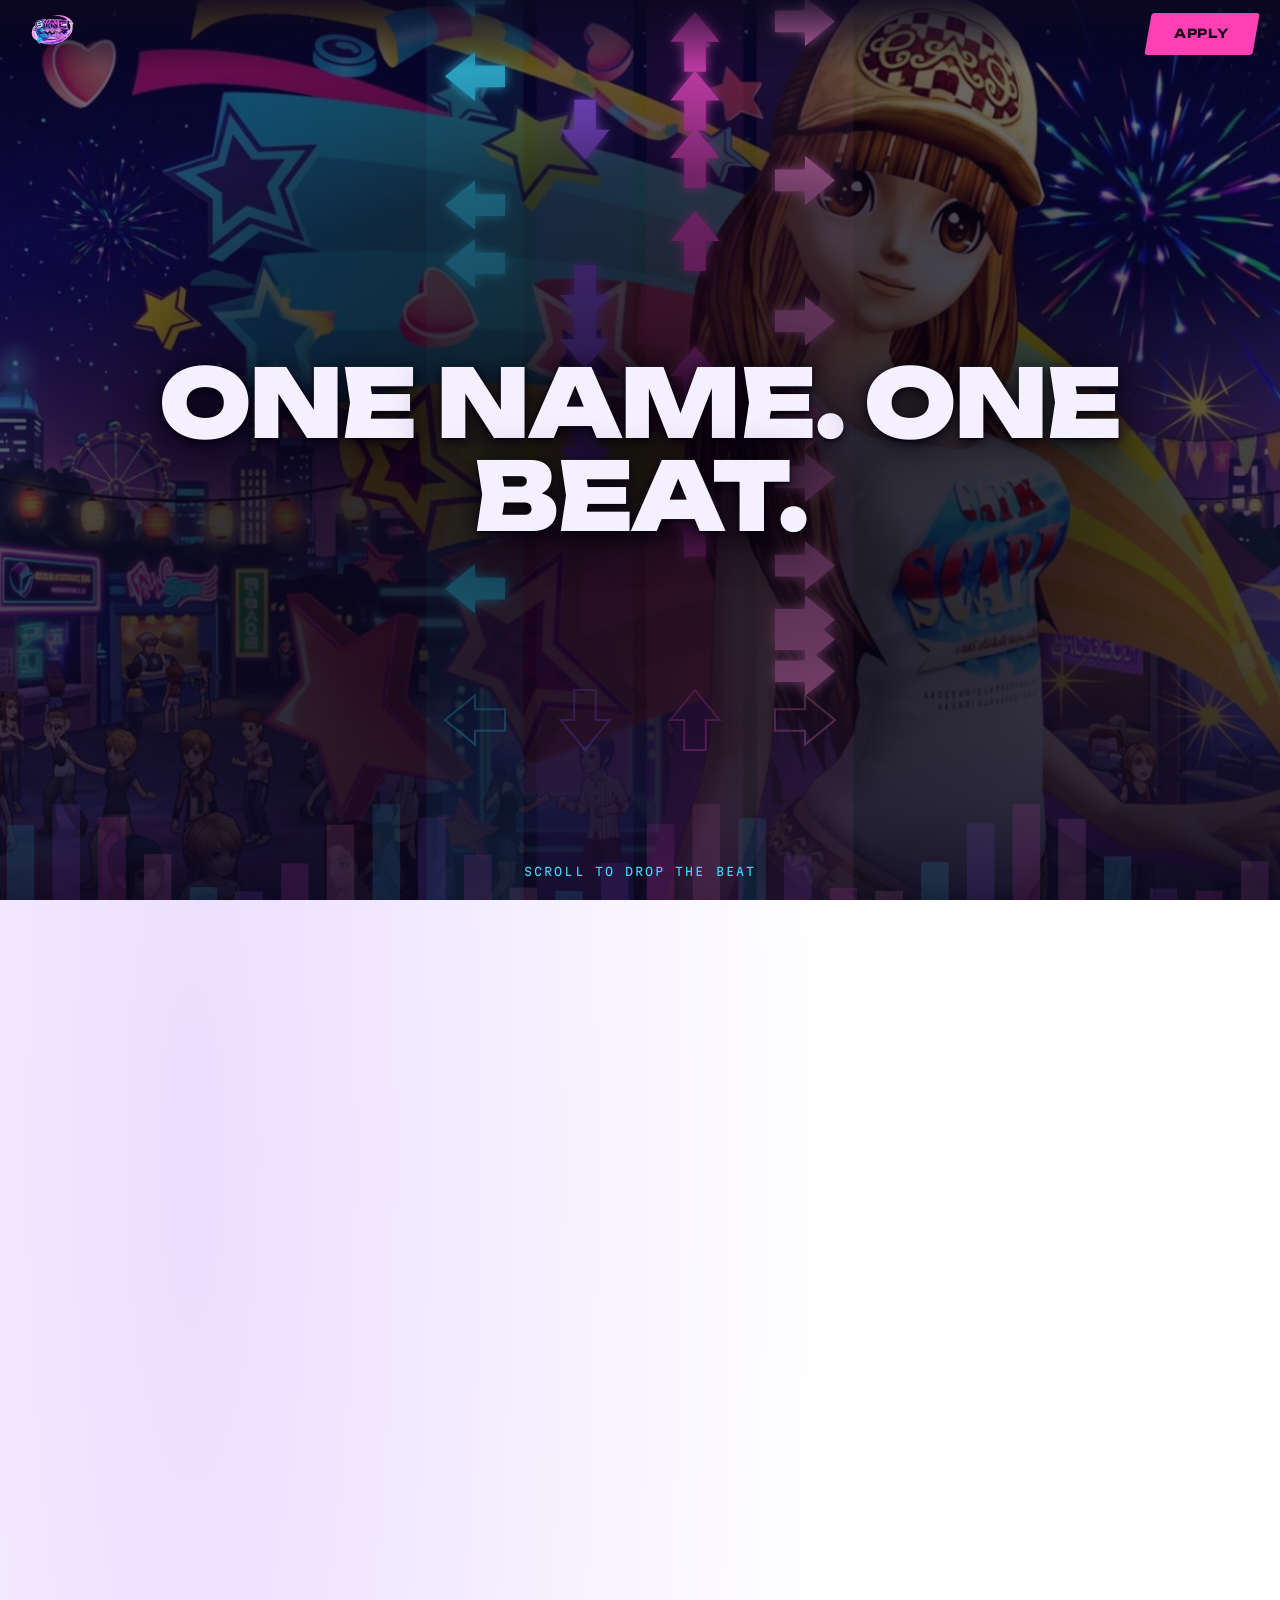
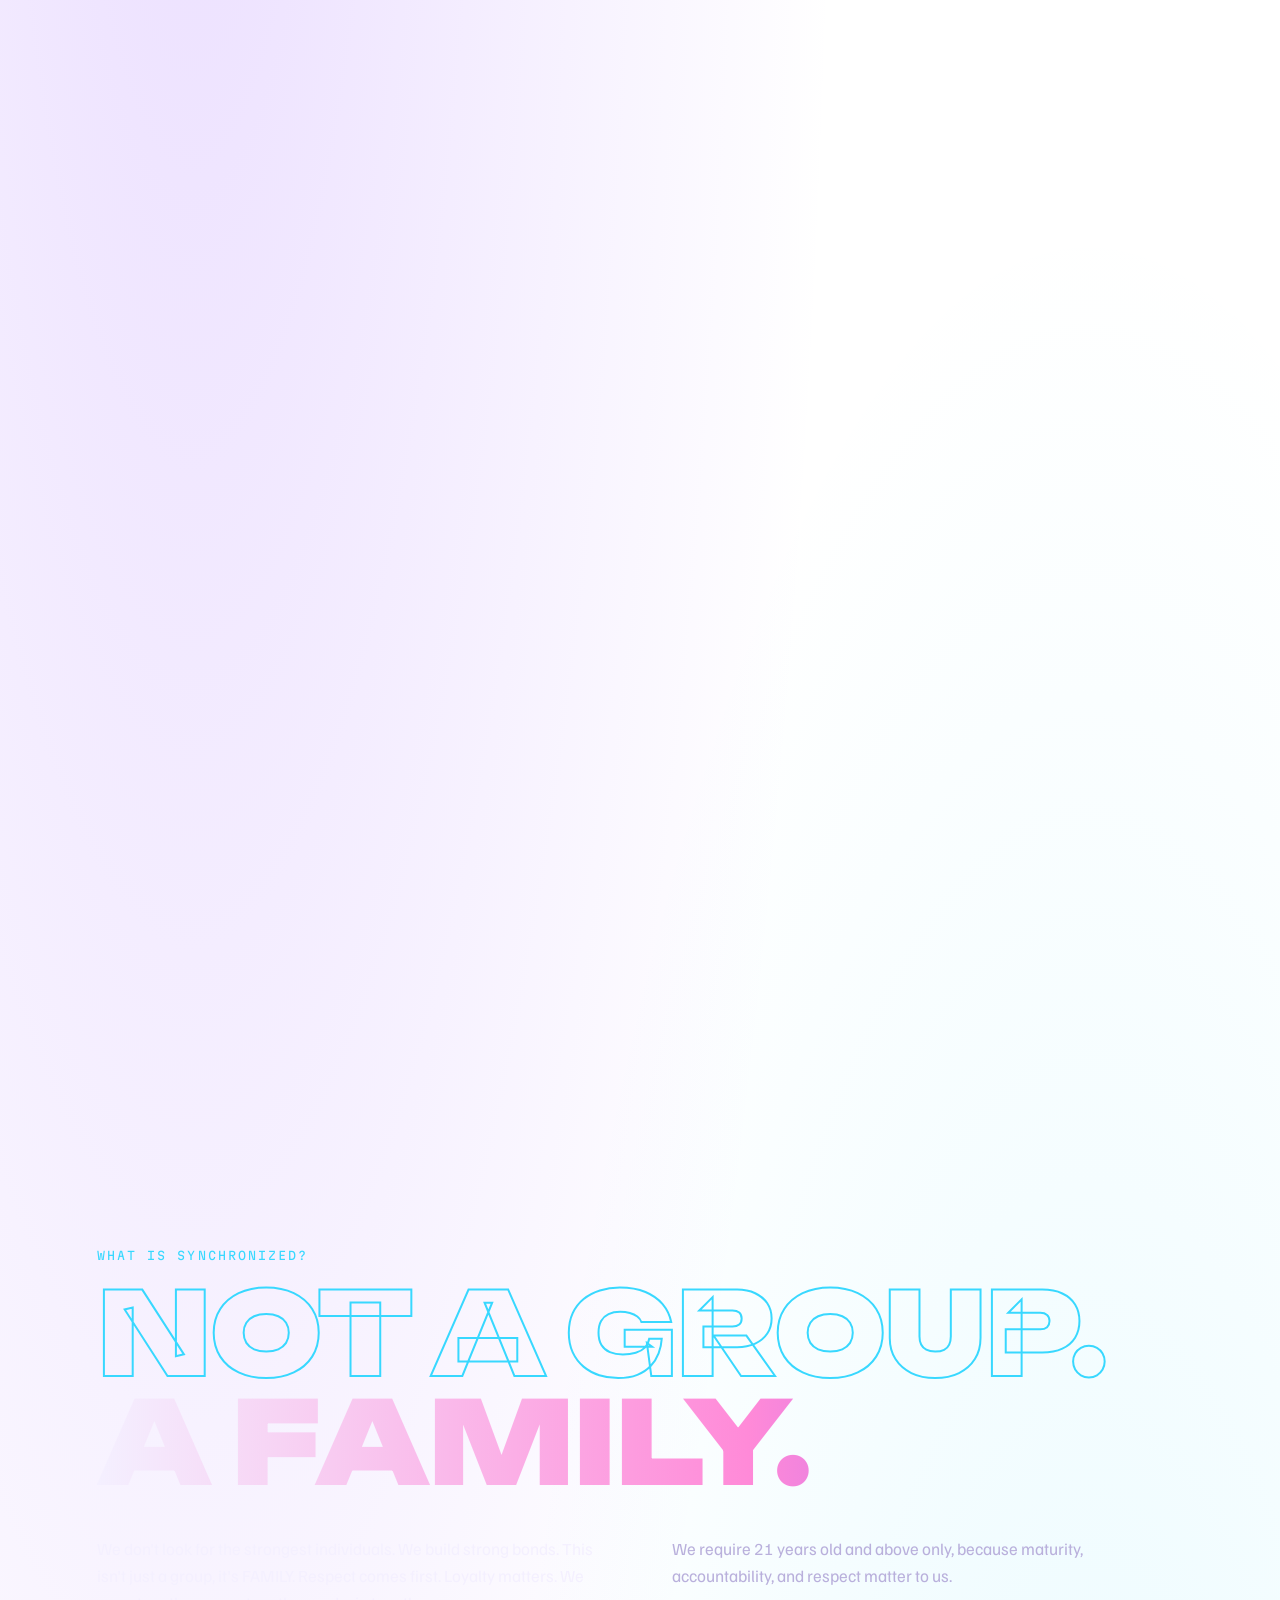
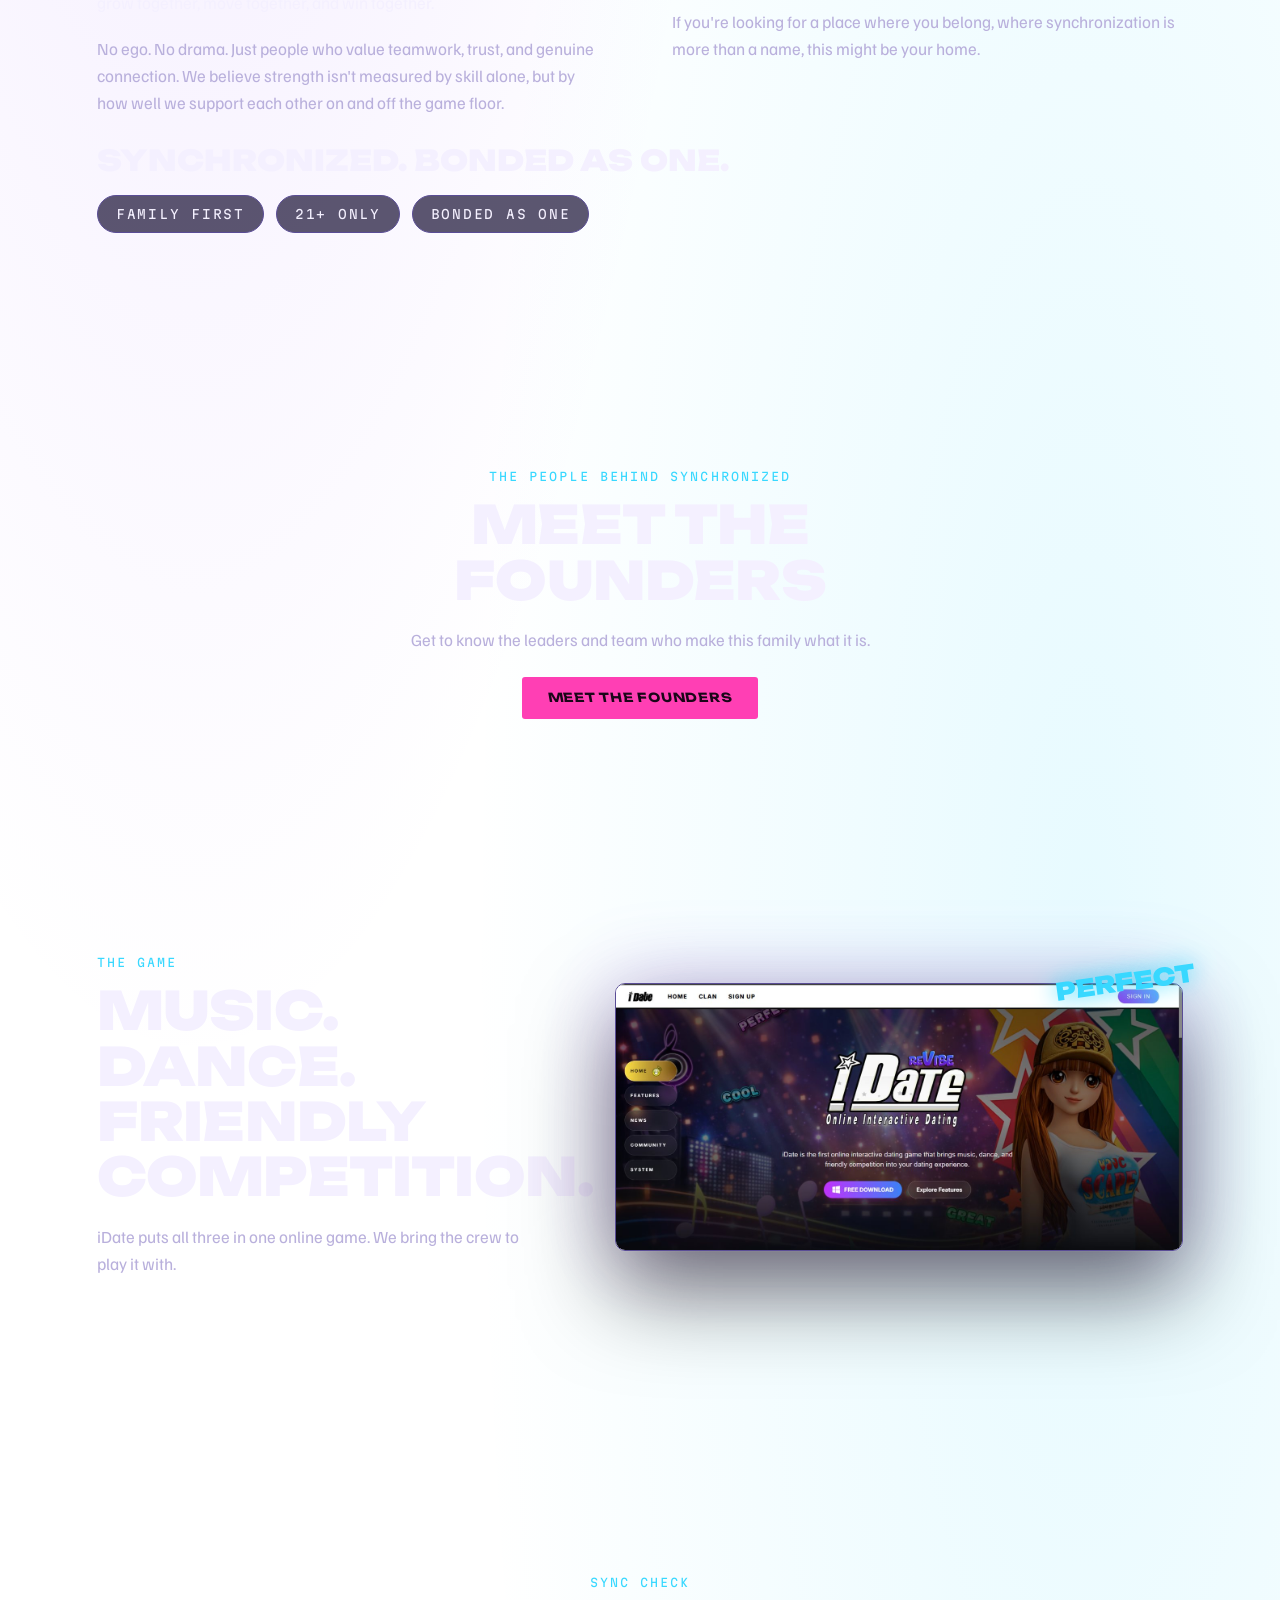
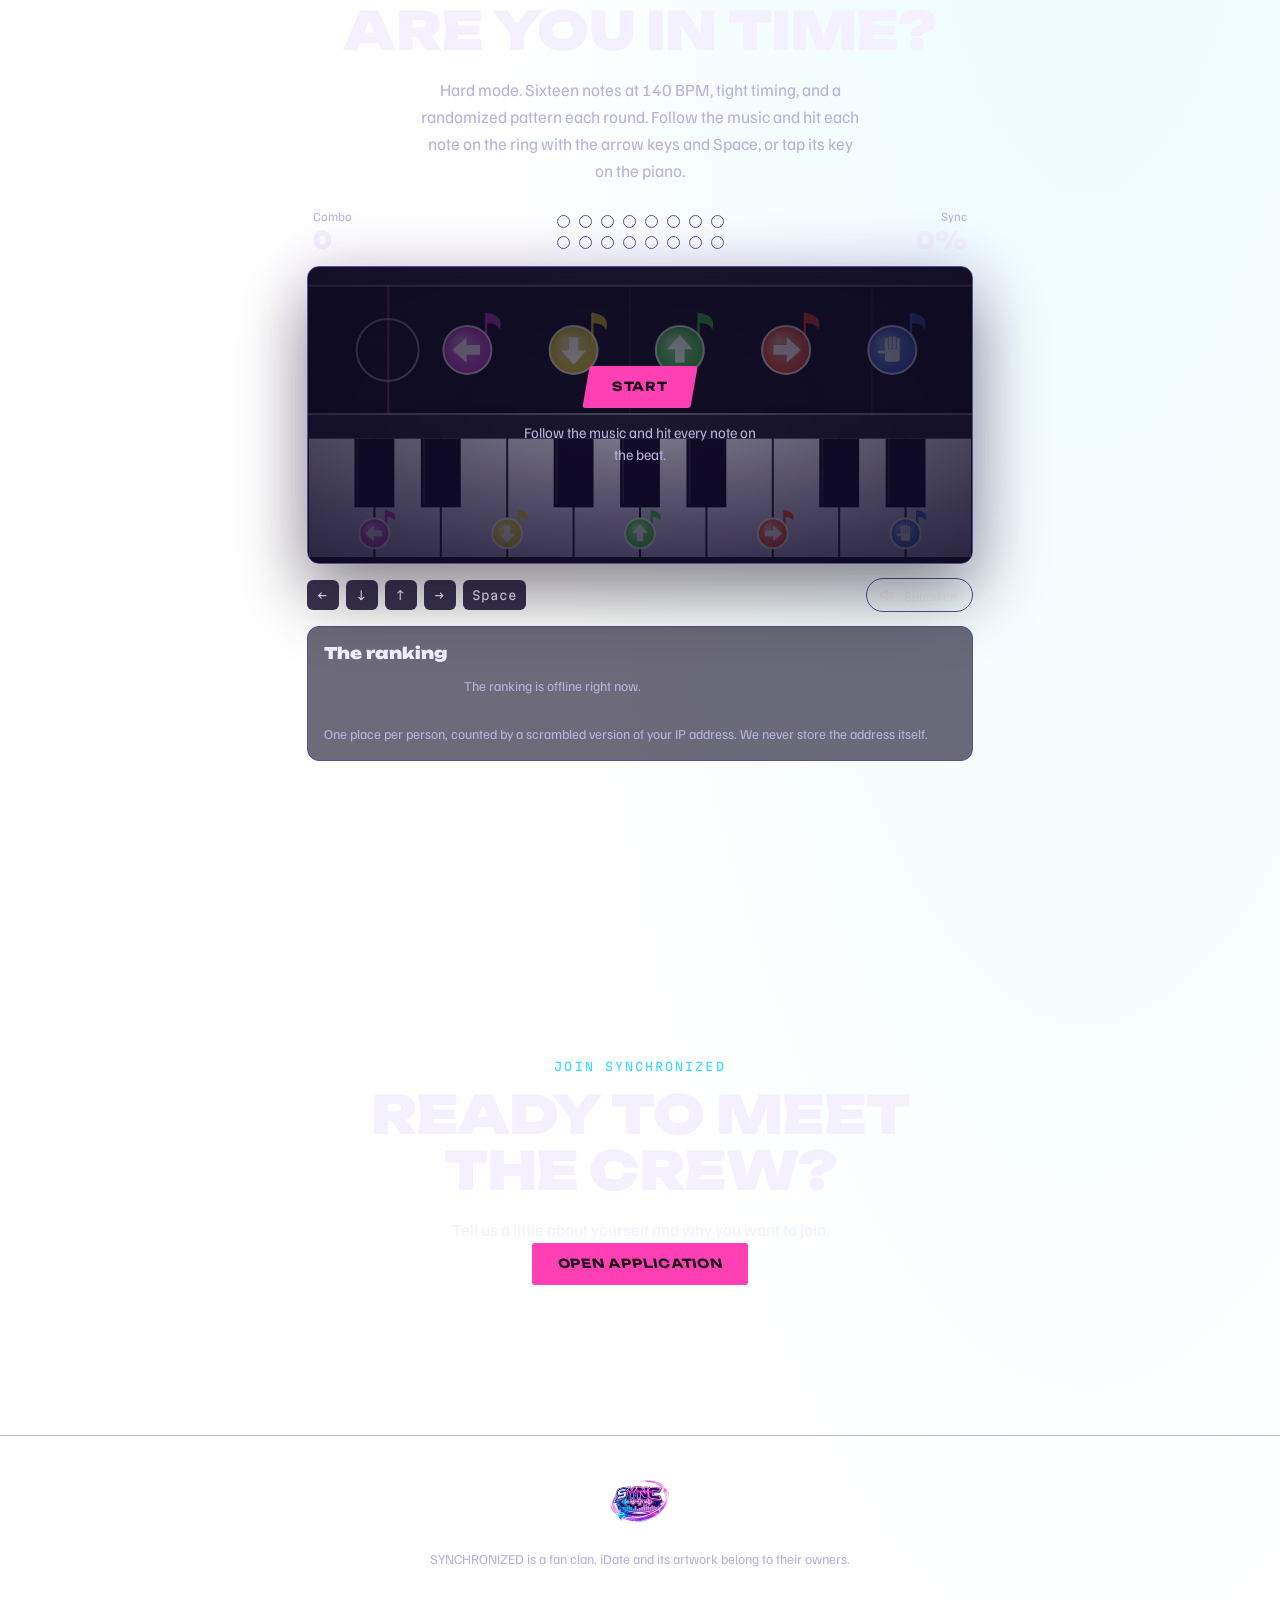
==== index.html @ 236f2f5f "Update print statement from 'Hello' to 'Goodbye'" ====
<!DOCTYPE html>
<html lang="en">
<head>
<meta charset="utf-8">
<meta name="viewport" content="width=device-width, initial-scale=1, viewport-fit=cover">
<title>SYNCHRONIZED | An iDate clan</title>
<meta name="description" content="SYNCHRONIZED is an iDate clan for people who hit the beat together. Apply to join.">
<meta name="theme-color" content="#0c0820">
<link rel="canonical" href="https://synchronized.site/">
<link rel="icon" type="image/png" href="https://synchronized.site/assets/logo.png">
<link rel="apple-touch-icon" href="https://synchronized.site/assets/logo.png">
<meta property="og:title" content="SYNCHRONIZED | An iDate clan">
<meta property="og:description" content="One Name. One beat. Apply to join.">
<meta property="og:url" content="https://synchronized.site/">
<meta property="og:type" content="website">
<meta property="og:image:alt" content="SYNCHRONIZED — One Name. One beat.">
<meta name="twitter:card" content="summary_large_image">
<meta name="twitter:title" content="SYNCHRONIZED | An iDate clan">
<meta name="twitter:description" content="One Name. One beat. Apply to join.">
<meta name="twitter:image" content="https://synchronized.site/assets/SYNCBANNER.jpg">
<meta property="og:image" content="https://synchronized.site/assets/SYNCBANNER.jpg">
<link rel="preconnect" href="https://fonts.googleapis.com"><link rel="preconnect" href="https://fonts.gstatic.com" crossorigin>
<link href="https://fonts.googleapis.com/css2?family=Unbounded:wght@700;900&family=Familjen+Grotesk:wght@400;500&family=Martian+Mono:wght@400&display=swap" rel="stylesheet">
<style>
@property --k{syntax:'<number>';inherits:true;initial-value:0}
:root{--canvas:#0c0820;--panel:#171034;--accent:#ff3fb4;--accent-hover:#ff6cc7;--accent-muted:rgba(255,63,180,.28);--text-secondary:#b9b0dc;--text-primary:#f4f0ff;--cy:#38d8ff;--vi:#9b5cff;--line:#5a4d96;
--ease:cubic-bezier(.2,.7,.1,1);--tshadow:0 1px 2px rgba(5,3,14,.95),0 3px 12px rgba(5,3,14,.78),0 10px 44px rgba(5,3,14,.8);
--d:'Unbounded',system-ui,sans-serif;--b:'Familjen Grotesk',system-ui,sans-serif;--m:'Martian Mono',ui-monospace,monospace}
*{box-sizing:border-box;margin:0}
html{overflow-x:hidden;overflow-x:clip;scroll-behavior:smooth}
body{overflow-x:hidden;overflow-x:clip;background:radial-gradient(ellipse at 15% 18%,rgba(155,92,255,.2),transparent 42%),radial-gradient(ellipse at 85% 65%,rgba(56,216,255,.12),transparent 40%),linear-gradient(135deg,#0c0820 0%,#171034 52%,#0c0820 100%) fixed;color:var(--text-primary);font:400 1.06rem/1.6 var(--b);animation:pg .9s var(--ease) both}
@keyframes pg{from{opacity:0}}
.env{position:fixed;inset:0;z-index:-1;overflow:hidden;pointer-events:none}
.env::before{content:"";position:absolute;inset:-30%;background:radial-gradient(40% 35% at 20% 30%,rgba(155,92,255,.30),transparent 70%),radial-gradient(35% 30% at 80% 65%,rgba(56,216,255,.16),transparent 70%),radial-gradient(30% 30% at 55% 95%,rgba(255,63,180,.18),transparent 70%);animation:dr 70s linear infinite alternate}
@keyframes dr{to{transform:translate3d(6%,-4%,0) rotate(8deg)}}
a{color:inherit}
:focus-visible{outline:2px solid var(--accent);outline-offset:3px}
.skip{position:absolute;left:-999px}.skip:focus{left:12px;top:12px;z-index:99;background:var(--panel);padding:8px 12px}
nav{position:fixed;top:0;left:0;right:0;z-index:20;display:flex;justify-content:space-between;align-items:center;padding:calc(12px + env(safe-area-inset-top,0px)) 24px 12px;background:linear-gradient(rgba(12,8,32,.85),transparent)}
nav img{height:38px;width:auto}
.btn{display:inline-block;font:700 .78rem/1 var(--d);letter-spacing:.06em;text-transform:uppercase;text-decoration:none;color:#1a0618;background:var(--accent);padding:15px 26px;border:0;border-radius:3px;cursor:pointer;transform:skewX(-10deg);transition:background .3s var(--ease),transform .3s var(--ease),box-shadow .3s var(--ease)}
.btn>span{display:inline-block;transform:skewX(10deg)}
.btn:hover{background:var(--accent-hover);transform:skewX(-10deg) translateY(-2px);box-shadow:0 10px 34px var(--accent-muted)}
@media(pointer:coarse){.btn{min-height:44px}}
.lab{font:400 .72rem/1 var(--m);letter-spacing:.18em;text-transform:uppercase;color:var(--cy)}
/* hero */
#hero{height:300vh;position:relative}
.stage{position:sticky;top:0;height:100vh;overflow:hidden}
#hc,#hv{position:absolute;inset:0;width:100%;height:100%}
#hv{object-fit:cover;opacity:0;transition:opacity 1s;will-change:transform}
.ok #hv{opacity:1}
.bg{transition:opacity 1s}.ok .bg{opacity:0}
.bg{position:absolute;inset:-3%;background:url([data-uri]) 68% 50%/cover no-repeat;will-change:transform}
.bg::after{content:"";position:absolute;inset:0;background:linear-gradient(rgba(12,8,32,.55),rgba(12,8,32,.38) 40%,rgba(12,8,32,.82) 86%,#0c0820)}
@media(max-width:820px){.bg{background-position:78% 50%}}
.scrim{position:absolute;inset:0;pointer-events:none;background:radial-gradient(ellipse 120% 90% at 50% 45%,rgba(10,6,24,0) 35%,rgba(10,6,24,.62) 100%)}
.band{position:absolute;inset:0;display:flex;flex-direction:column;align-items:center;justify-content:center;text-align:center;padding:0 6vw;text-shadow:var(--tshadow);opacity:0;pointer-events:none}
.band.on{pointer-events:auto}
.band::before{content:"";position:absolute;inset:-4%;z-index:-1;pointer-events:none;opacity:calc(.25 + .75*var(--k,1));background:radial-gradient(ellipse 74% 62% at 50% 50%,rgba(6,3,16,.8) 0%,rgba(6,3,16,.56) 46%,transparent 76%)}
.band h2,.band h1{font:900 clamp(2.2rem,7.4vw,6.4rem)/.98 var(--d);letter-spacing:-.02em;text-transform:uppercase}
.band h1{font-size:clamp(1.7rem,5.6vw,4.6rem)}
.w{display:inline-block;--kc:clamp(0,calc((var(--k) - var(--i)*.1)*3),1);opacity:var(--kc);transform:translateY(calc((1 - var(--kc))*-26px))}
.band p{max-width:34ch;margin-top:1.1rem;color:var(--text-primary)}
.band .logo{width:min(380px,62vw);margin-bottom:.6rem;filter:drop-shadow(0 0 30px rgba(155,92,255,.55))}
.band .btn{margin-top:1.6rem;text-shadow:none}
#b1{--k:1;transition:--k 1.1s var(--ease)}
.cue{position:absolute;bottom:22px;left:50%;translate:-50% 0;transition:opacity .4s}
@media(max-height:560px){.cue{display:none}}
/* sections */
section{padding:clamp(80px,12vw,150px) 6vw;position:relative}
.rv{opacity:0;transform:translateY(28px);transition:opacity .9s var(--ease),transform .9s var(--ease);transition-delay:calc(var(--n,0)*.11s)}
.in .rv,.rv.in{opacity:1;transform:none}
h3{font:900 clamp(1.6rem,4.2vw,3.3rem)/1.05 var(--d);text-transform:uppercase;letter-spacing:-.015em;margin:.9rem 0 1.1rem}
#game{display:grid;grid-template-columns:minmax(0,1fr) minmax(0,1.25fr);gap:clamp(28px,5vw,80px);align-items:center;max-width:1240px;margin:auto}
#game p{color:var(--text-secondary);max-width:44ch}
.shot{position:relative;transform:perspective(1400px) rotateY(-9deg) rotateX(3deg);transition:transform 1s var(--ease)}
.shot:hover{transform:perspective(1400px) rotateY(-2deg) rotateX(0)}
.shot img{width:100%;display:block;border:1px solid var(--line);border-radius:10px;box-shadow:0 0 0 1px rgba(255,255,255,.04),0 40px 90px rgba(0,0,0,.55),0 0 80px rgba(155,92,255,.28)}
.shot::after{content:"PERFECT";position:absolute;right:-2%;top:-6%;font:900 1.5rem var(--d);color:var(--cy);transform:rotate(-8deg);text-shadow:0 0 22px var(--cy);animation:fl 5s ease-in-out -1.2s infinite}
@keyframes fl{50%{opacity:.35}}
/* sync check */
.rk{border:1px solid var(--line);border-radius:12px;padding:16px;background:rgba(12,8,32,.6)}
.rk h4{font:900 1rem var(--d);margin:0 0 12px}
.rk ol{list-style:none;padding:0;margin:0;display:grid;gap:6px}
.rk li{display:grid;grid-template-columns:2.2rem 1fr auto;gap:10px;align-items:center;padding:8px 10px;border-radius:8px;background:rgba(255,255,255,.04);font:400 .95rem var(--b)}
.rk li.me{outline:1.5px solid var(--accent)}
.rk li b{font:900 1rem var(--d);font-variant-numeric:tabular-nums}
.rk p,.rk small{display:block;margin:12px 0 0;color:var(--text-secondary);font-size:.85rem;max-width:none}
.ent{display:grid;grid-template-columns:minmax(0,1fr) auto;align-items:center;gap:10px;margin:14px 0}
.ent input{width:100%;min-width:0;min-height:44px;padding:0 12px;border-radius:8px;border:1px solid var(--line);background:rgba(8,5,22,.65);color:var(--text-primary);font:inherit}
.ent .btn{white-space:nowrap}
.ent-status{grid-column:1/-1;margin:0;color:var(--text-secondary);font-size:.9rem}
@property --p{syntax:'<number>';inherits:false;initial-value:0}
#check{text-align:center;max-width:820px;margin:auto}
#check p{color:var(--text-secondary);margin:0 auto 1.6rem;max-width:44ch}
.gm{display:grid;gap:14px;width:min(780px,100%);margin:0 auto;text-align:left}
.vh{position:absolute;width:1px;height:1px;overflow:hidden;clip:rect(0 0 0 0);white-space:nowrap}
.hud{display:grid;grid-template-columns:minmax(70px,1fr) auto minmax(70px,1fr);align-items:end;gap:14px;padding:0 6px}
.hud .st{display:grid;gap:6px;justify-items:start}
.hud .st:last-child{justify-items:end}
.hud small{font:400 .78rem/1 var(--b);color:var(--text-secondary)}
.hud b{font:900 1.5rem/1 var(--d);font-variant-numeric:tabular-nums;display:inline-block}
.hud b.pop{animation:cpop .32s var(--ease)}
@keyframes cpop{0%{transform:scale(1.45)}100%{transform:none}}
.dots{list-style:none;padding:0;display:grid;grid-template-columns:repeat(8,13px);gap:8px 9px;margin-bottom:3px}
.dots li{width:13px;height:13px;border-radius:50%;border:1.5px solid var(--line);transition:background .25s var(--ease),border-color .25s var(--ease),box-shadow .25s var(--ease)}
.dots .p3{background:#ff8ad8;border-color:#ff8ad8;box-shadow:0 0 14px rgba(255,138,216,.65)}
.dots .p2{background:var(--vi);border-color:var(--vi);box-shadow:0 0 14px rgba(155,92,255,.6)}
.dots .p1{background:var(--cy);border-color:var(--cy);box-shadow:0 0 14px rgba(56,216,255,.5)}
.dots .m{border-color:#6d6395;background:rgba(109,99,149,.25)}
.pad{position:relative;width:100%;aspect-ratio:760/340;border:1px solid var(--line);border-radius:12px;background:linear-gradient(180deg,rgba(23,16,52,.86),rgba(12,8,32,.92));overflow:hidden;touch-action:manipulation;box-shadow:0 0 0 1px rgba(255,255,255,.03),0 30px 70px rgba(0,0,0,.45),0 0 60px rgba(155,92,255,.16)}
.pad:focus{outline:none}
.pad:focus-visible{outline:2px solid var(--accent);outline-offset:3px}
#scCv{position:absolute;inset:0;width:100%;height:100%}
.ov{position:absolute;inset:0;z-index:2;display:grid;place-content:center;justify-items:center;gap:14px;padding:18px;text-align:center;background:radial-gradient(ellipse at 50% 50%,rgba(12,8,32,.5),rgba(12,8,32,.84));transition:opacity .45s var(--ease),visibility .45s}
.ov small{max-width:30ch;font:400 .92rem/1.45 var(--b);color:var(--text-secondary)}
.gm:not([data-s=idle]) .ov{opacity:0;visibility:hidden;pointer-events:none}
.cd{position:absolute;inset:0;z-index:1;display:grid;place-items:center;pointer-events:none;opacity:0;font:900 clamp(3rem,12vw,6rem)/1 var(--d);color:#fff;text-shadow:0 0 44px var(--accent),0 4px 30px rgba(5,3,14,.8)}
.cd.on{animation:cd .6s var(--ease) both}
@keyframes cd{0%{opacity:0;transform:scale(1.5)}20%{opacity:.9;transform:scale(1)}100%{opacity:0;transform:scale(.92)}}
.tools{display:flex;flex-wrap:wrap;align-items:center;justify-content:space-between;gap:10px 18px}
.keys{display:flex;gap:7px;align-items:center}
kbd{--k:var(--line);min-width:32px;height:30px;padding:0 9px;display:inline-grid;place-items:center;border:1px solid var(--k);border-bottom-width:3px;border-radius:6px;background:rgba(23,16,52,.85);color:var(--text-primary);font:400 .76rem/1 var(--m)}
.snd{display:inline-flex;align-items:center;gap:8px;padding:7px 15px 7px 11px;background:none;border:1px solid var(--line);border-radius:999px;color:var(--text-primary);font:400 .84rem/1 var(--b);cursor:pointer;transition:background .3s var(--ease),border-color .3s var(--ease),color .3s var(--ease)}
.snd:hover{background:rgba(155,92,255,.16);border-color:var(--vi)}
.snd svg{width:18px;height:18px}
.snd.off{color:var(--text-secondary)}
.snd:not(.off) .x,.snd.off .wave{display:none}
.res{font:700 1rem/1.4 var(--d);text-align:center;text-transform:uppercase}
.res small{display:block;font:400 .82rem var(--b);text-transform:none;color:var(--text-secondary);margin-top:.3rem}
.rc{display:grid;gap:22px;padding:clamp(18px,3.4vw,30px);background:var(--panel);border:1px solid var(--line);border-radius:12px;box-shadow:0 24px 70px rgba(0,0,0,.4),0 0 50px rgba(155,92,255,.14);animation:rcin .6s var(--ease) both}
.rc[hidden]{display:none}
@keyframes rcin{from{opacity:0;transform:translateY(16px)}}
.rtop{display:grid;grid-template-columns:auto 1fr;gap:clamp(16px,4vw,32px);align-items:center}
.ring{--p:0;position:relative;display:grid;place-items:center;width:clamp(92px,20vw,124px);aspect-ratio:1;border-radius:50%;background:conic-gradient(var(--accent) calc(var(--p)*1%),rgba(90,77,150,.35) 0);transition:--p 1.1s var(--ease);font:900 1.35rem var(--d);font-variant-numeric:tabular-nums}
.ring::before{content:"";position:absolute;inset:8px;border-radius:50%;background:var(--panel)}
.ring span{position:relative}
.rt{display:grid;gap:6px}
.rt strong{font:900 clamp(1.05rem,2.6vw,1.35rem)/1.2 var(--d)}
.rt>span{color:var(--text-secondary);font-size:.98rem}
.tiers{display:grid;grid-template-columns:repeat(4,1fr);gap:8px;margin-top:10px;padding:0}
.tiers div{display:flex;flex-direction:column-reverse;gap:3px;padding-left:10px;border-left:2px solid var(--c)}
.tiers dd{margin:0;font:900 1.2rem/1 var(--d);font-variant-numeric:tabular-nums}
.tiers dt{font:400 .78rem/1.2 var(--b);color:var(--text-secondary)}
.ruler{display:grid;gap:8px}
.rl{display:flex;justify-content:space-between;font:400 .78rem/1 var(--b);color:var(--text-secondary)}
.rbar{position:relative;height:38px;border-radius:8px;background:rgba(8,5,22,.65);border:1px solid var(--line);overflow:hidden}
.rbar::before{content:"";position:absolute;top:0;bottom:0;left:calc(50% - 14.06%);width:28.12%;background:linear-gradient(90deg,transparent,rgba(255,138,216,.2),transparent)}
.rbar::after{content:"";position:absolute;top:0;bottom:0;left:50%;width:2px;margin-left:-1px;background:var(--accent);box-shadow:0 0 12px var(--accent)}
.rbar i{position:absolute;top:50%;width:16px;height:16px;margin:-8px 0 0 -8px;border-radius:50%;background:var(--c);box-shadow:0 0 14px var(--c);z-index:1;animation:rdot .5s var(--ease) both;animation-delay:var(--d)}
@keyframes rdot{from{opacity:0;transform:scale(.2)}}
#check .ruler p{margin:0;text-align:center;color:var(--text-secondary);font-size:.95rem;max-width:none}
.acts{display:flex;flex-wrap:wrap;gap:12px;justify-content:center}
.btn.ghost{background:transparent;color:var(--text-primary);border:1px solid var(--line)}
.btn.ghost:hover{background:rgba(155,92,255,.18);box-shadow:none}
@media(max-width:560px){.pad{aspect-ratio:360/300}.rtop{grid-template-columns:1fr;justify-items:center;text-align:center}.tiers{text-align:left;width:100%}.hud b{font-size:1.25rem}}
@media(pointer:coarse){.keys{display:none}.tools{justify-content:center}}
.apply-cta{max-width:800px;margin:0 auto;text-align:center}
form{background:var(--panel);border:1px solid var(--line);border-radius:10px;padding:clamp(22px,4vw,44px);display:grid;gap:18px}
#application-dialog{position:fixed;inset:0;margin:auto;box-sizing:border-box;width:min(760px,calc(100vw - 32px));max-width:none;max-height:min(90vh,900px);overflow-y:auto;overscroll-behavior:contain;padding:clamp(22px,4vw,40px);background:var(--panel);color:var(--text-primary);border:1px solid var(--line);border-radius:10px;box-shadow:0 24px 100px rgba(0,0,0,.6)}
*{scrollbar-width:thin;scrollbar-color:var(--vi) var(--canvas)}
*::-webkit-scrollbar{width:10px}
*::-webkit-scrollbar-track{background:var(--canvas)}
*::-webkit-scrollbar-thumb{background:linear-gradient(180deg,var(--cy),var(--vi),var(--accent));border:2px solid var(--canvas);border-radius:999px}
*::-webkit-scrollbar-thumb:hover{background:linear-gradient(180deg,var(--accent),var(--vi),var(--cy))}
#application-dialog::backdrop{background:rgba(5,3,18,.78);backdrop-filter:blur(6px)}
html:has(#application-dialog[open]),html:has(#council-dialog[open]){overflow:hidden}
#application-dialog form{background:none;border:0;padding:0}
.dialog-head{display:flex;justify-content:space-between;align-items:flex-start;gap:18px;margin-bottom:22px}
.dialog-close{font:700 .72rem var(--m);letter-spacing:.1em;text-transform:uppercase;color:var(--text-primary);background:transparent;border:1px solid var(--line);border-radius:4px;padding:10px 12px;cursor:pointer}
@property --ang{syntax:'<angle>';inherits:false;initial-value:0deg}
#council-dialog{position:fixed;inset:0;margin:auto;box-sizing:border-box;width:min(1040px,calc(100vw - 24px));max-width:none;max-height:min(92vh,980px);overflow-y:auto;overscroll-behavior:contain;padding:clamp(20px,4vw,44px);background:radial-gradient(60% 38% at 50% 0%,rgba(255,214,107,.14),transparent 70%),var(--panel);color:var(--text-primary);border:1px solid var(--line);border-radius:12px;box-shadow:0 24px 100px rgba(0,0,0,.6),0 0 90px rgba(155,92,255,.18)}
#council-dialog[open]{animation:dlg .5s var(--ease) both}
@keyframes dlg{from{opacity:0;transform:translateY(18px) scale(.98)}}
#council-dialog::backdrop{background:rgba(5,3,18,.8);backdrop-filter:blur(6px)}
.dialog-close{transition:border-color .25s,color .25s,box-shadow .25s}
.dialog-close:hover{border-color:var(--cy);color:var(--cy);box-shadow:0 0 14px rgba(56,216,255,.3)}
@media(pointer:coarse){.dialog-close{min-height:44px}}
.council-intro{color:var(--text-secondary);margin:-12px 0 6px;max-width:52ch}
.pyramid{position:relative;padding-bottom:6px}
.pyramid::before{content:"";position:absolute;inset:0;clip-path:polygon(50% 0,100% 100%,0 100%);background:linear-gradient(180deg,rgba(255,214,107,.18),rgba(155,92,255,.07) 50%,transparent);pointer-events:none;animation:beam 6s ease-in-out infinite alternate}
@keyframes beam{to{opacity:.45}}
.council-group{padding:0;position:relative}
.pyramid>.council-group:nth-child(1){--rw:34%}.pyramid>.council-group:nth-child(2){--rw:60%}.pyramid>.council-group:nth-child(3){--rw:76%}.pyramid>.council-group:nth-child(4){--rw:90%}.pyramid>.council-group:nth-child(5){--rw:100%}
.council-rank{display:flex;align-items:center;gap:14px;width:var(--rw,100%);margin:30px auto 14px;font:400 .68rem var(--m);letter-spacing:.3em;text-transform:uppercase;color:var(--cy);white-space:nowrap}
.council-rank::before,.council-rank::after{content:"";flex:1;height:1px;background:linear-gradient(90deg,transparent,var(--line))}
.council-rank::after{transform:scaleX(-1)}
.pyramid>.council-group:first-child .council-rank{margin-top:14px}
.tier{display:flex;flex-wrap:wrap;justify-content:center;gap:12px;position:relative}
.tier+.tier{margin-top:36px}
.tier+.tier::before,.council-group+.council-group::before{content:"";position:absolute;left:50%;top:-36px;width:2px;height:36px;translate:-50% 0;background:linear-gradient(180deg,transparent,#ffd66b,transparent) 0 0/100% 300%;animation:flow 2.4s linear infinite}
.council-group+.council-group::before{top:0;height:30px}
@keyframes flow{from{background-position:0 100%}to{background-position:0 -100%}}
.founder-cta{max-width:800px;margin:0 auto;text-align:center;padding-top:clamp(48px,7vw,88px);padding-bottom:clamp(48px,7vw,88px)}
.founder-cta p{color:var(--text-secondary);margin:0 auto 1.5rem;max-width:48ch}
.application-grid{display:grid;grid-template-columns:repeat(2,minmax(0,1fr));gap:18px}
.application-grid .wide{grid-column:1/-1}
label{display:grid;gap:7px;font:400 .72rem var(--m);letter-spacing:.14em;text-transform:uppercase;color:var(--text-secondary)}
input,textarea{font:400 1rem var(--b);letter-spacing:0;text-transform:none;color:var(--text-primary);background:rgba(12,8,32,.8);border:1px solid #7a6cc0;border-radius:4px;padding:13px 14px;width:100%;transition:border-color .3s,box-shadow .3s}
input:focus,textarea:focus{outline:0;border-color:var(--cy);box-shadow:0 0 0 3px rgba(56,216,255,.2)}
textarea{min-height:110px;resize:vertical}
.hp{position:absolute;left:-9999px}
#fs{min-height:1.5em;font-size:.95rem}
#about{max-width:1240px;margin:auto}
.big{font-size:clamp(2.6rem,9vw,8rem);line-height:.95;margin:1rem 0 2.4rem}
.big span{display:block}
.big .o{color:transparent;-webkit-text-stroke:2px var(--cy)}
.big span:last-child{background:linear-gradient(90deg,var(--text-primary),#ff8ad8 60%,var(--vi));-webkit-background-clip:text;background-clip:text;color:transparent}
.cols{columns:2;column-gap:clamp(24px,5vw,72px);color:var(--text-secondary)}
.cols p{break-inside:avoid;margin-bottom:1.1em}
.cols p:first-child{color:var(--text-primary)}
.sig{font:900 clamp(1.1rem,2.4vw,1.8rem) var(--d);text-transform:uppercase;margin:1.6rem 0 1.1rem}
.chips{display:flex;flex-wrap:wrap;gap:12px;list-style:none;padding:0}
.chips li{font:400 .78rem var(--m);letter-spacing:.14em;text-transform:uppercase;padding:11px 18px;border:1px solid var(--line);border-radius:999px;background:rgba(23,16,52,.7)}
footer{padding:40px 6vw calc(40px + env(safe-area-inset-bottom,0px));text-align:center;color:var(--text-secondary);font-size:.85rem;border-top:1px solid rgba(90,77,150,.4)}
footer img{height:54px;margin-bottom:12px}
@media(max-width:820px){.cols{columns:1}#game{grid-template-columns:1fr}.application-grid{grid-template-columns:1fr}.application-grid .wide{grid-column:auto}.shot{transform:none}}
@media(prefers-reduced-motion:reduce){*,::before,::after{animation:none!important;transition:none!important}.rv{opacity:1;transform:none}.w{--kc:1}#hero{height:100vh}.shot{transform:none}}
.av{--av:56px;position:relative;width:var(--av);aspect-ratio:1;margin:0 auto 10px;border-radius:50%;display:grid;place-items:center;overflow:hidden;font:900 calc(var(--av)*.34) var(--d);color:var(--c);background:radial-gradient(circle at 35% 30%,color-mix(in srgb,var(--c) 32%,#1b1238),#120b2c 75%);border:2px solid var(--c);box-shadow:0 0 18px color-mix(in srgb,var(--c) 55%,transparent),inset 0 0 14px rgba(0,0,0,.5)}
.av img{position:absolute;inset:0;width:100%;height:100%;object-fit:cover}
.t1 .av{--av:96px}.t2 .av{--av:74px}.t4 .av{--av:64px}.t5 .av{--av:54px}.t6 .av{--av:60px}
.editing .av{cursor:pointer;outline:2px dashed var(--cy);outline-offset:3px}
.editing .av:not(:has(img))::after{content:"+";position:absolute;right:2px;bottom:0;font:700 1rem var(--m);color:var(--cy)}
.head-actions{display:flex;gap:10px;align-items:center}
.head-actions [hidden]{display:none}


/* Dev: a hacker terminal, matrix rain, scanline and a glitching handle */
.node--dev{--c:#39ff88;--from:translateX(40px) skewX(-8deg)}
.node--dev .council-member{--sh:polygon(0 0,calc(100% - 14px) 0,100% 14px,100% 100%,14px 100%,0 calc(100% - 14px));--fill:linear-gradient(180deg,#04160d,#020a07);padding:30px 14px 16px}
.node--dev .dtb{left:0;right:0;top:0;height:17px;background:rgba(57,255,136,.14);border-bottom:1px solid rgba(57,255,136,.5)}
.node--dev .dtb::before{content:"";position:absolute;left:7px;top:6px;width:5px;height:5px;border-radius:50%;background:#ff5f56;box-shadow:9px 0 #ffbd2e,18px 0 #27c93f}
.node--dev .dtb::after{content:"~/dev $";position:absolute;right:7px;top:3px;font:400 .5rem var(--m);letter-spacing:.08em;color:var(--c)}
.node--dev .drn{top:17px;bottom:0;width:10px}
.node--dev .drn::before{content:"1\A0\A1\A1\A0\A1\A0\A0\A1\A0\A1\A1\A0\A1";white-space:pre;position:absolute;left:0;top:0;font:400 .55rem/1.2 var(--m);color:var(--c);text-shadow:0 0 6px var(--c);opacity:0;animation:devrain 3.4s linear infinite}
.node--dev .drn:nth-child(2){left:8%}.node--dev .drn:nth-child(3){left:24%;--dl:-1.1s}.node--dev .drn:nth-child(4){left:42%;--dl:-2.2s}.node--dev .drn:nth-child(5){left:60%;--dl:-.5s}.node--dev .drn:nth-child(6){left:77%;--dl:-2.8s}.node--dev .drn:nth-child(7){left:91%;--dl:-1.7s}
.node--dev .drn::before{animation-delay:var(--dl,0s)}
@keyframes devrain{0%{transform:translateY(-110px);opacity:0}15%{opacity:.55}100%{transform:translateY(150px);opacity:0}}
.node--dev .dsc{left:0;right:0;top:0;height:34%;background:linear-gradient(transparent,rgba(57,255,136,.18),transparent);animation:devscan 3.2s linear infinite}
@keyframes devscan{from{transform:translateY(-100%)}to{transform:translateY(300%)}}
.node--dev .tag,.node--dev .nm,.node--dev .role{font-family:var(--m)}
.node--dev .nm{color:var(--c);text-shadow:0 0 9px rgba(57,255,136,.6);animation:devglitch 3.6s steps(1) infinite}
.node--dev .role::before{content:"> "}
.node--dev .role::after{content:"_";animation:devblink 1s steps(1) infinite}
@keyframes devblink{50%{opacity:0}}
@keyframes devglitch{0%,91%,100%{transform:none;text-shadow:0 0 9px rgba(57,255,136,.6)}92%{transform:translate(-2px,0) skewX(9deg);text-shadow:2px 0 #ff2a6d,-2px 0 #05d9e8}94%{transform:translate(2px,1px);text-shadow:-2px 0 #ff2a6d,2px 0 #05d9e8}96%{transform:translate(-1px,-1px) skewX(-6deg);text-shadow:1px 0 #ff2a6d,-1px 0 #05d9e8}}
/* Muse: a hex gem with motes of light drifting up */
.t7{--cw:200px;--nf:.95rem}
.node--muse{--c:#7dffc4;--from:translateY(30px) scale(.6) rotate(-6deg)}
.node--muse .council-member{--sh:polygon(50% 0,100% 16%,100% 84%,50% 100%,0 84%,0 16%);--fill:linear-gradient(160deg,rgba(18,44,52,.92),#0f0a26);padding:26px 18px 24px}
.node--muse .mu{bottom:-8px;width:5px;height:5px;border-radius:50%;background:var(--c);box-shadow:0 0 10px var(--c);animation:muse 4.2s ease-in infinite}
.node--muse .mu:nth-child(1){left:18%}.node--muse .mu:nth-child(2){left:36%;animation-delay:-1.2s}.node--muse .mu:nth-child(3){left:54%;animation-delay:-2.4s}.node--muse .mu:nth-child(4){left:72%;animation-delay:-.6s}.node--muse .mu:nth-child(5){left:86%;animation-delay:-3.1s}
@keyframes muse{0%{transform:translateY(0) scale(.4);opacity:0}20%{opacity:1}100%{transform:translateY(-130px) scale(1);opacity:0}}
@media(max-width:640px){.t7{--cw:min(220px,70%)}}

/* ===== COUNCIL editor (only visible with #edit) ===== */
.head-actions{flex-wrap:wrap;justify-content:flex-end}
.editing .node{display:flex;flex-direction:column}
.editing .node .council-member{height:auto;flex:1}
.ctl{display:flex;gap:4px;justify-content:center;margin-top:8px}
.ctl button{font:700 .62rem var(--m);letter-spacing:.06em;text-transform:uppercase;color:var(--text-primary);background:rgba(12,8,32,.85);border:1px solid var(--line);border-radius:3px;padding:6px 8px;min-height:30px;cursor:pointer}
.ctl button:hover{border-color:var(--cy);color:var(--cy)}
.ctl [data-act=del]:hover{border-color:#ff5c7a;color:#ff5c7a}
#member-dialog{position:fixed;inset:0;margin:auto;box-sizing:border-box;width:min(460px,calc(100vw - 24px));max-height:calc(100vh - 24px);max-height:calc(100dvh - 24px);overflow-y:auto;padding:24px;background:var(--panel);color:var(--text-primary);border:1px solid var(--line);border-radius:12px;box-shadow:0 24px 100px rgba(0,0,0,.6)}
#member-dialog::backdrop{background:rgba(5,3,18,.7);backdrop-filter:blur(4px)}
#member-form{display:grid;gap:14px}
.mf-photo{display:flex;align-items:center;gap:10px;flex-wrap:wrap}
.mf-photo .av{margin:0;--av:84px}
#mf-av{outline:0!important;cursor:default!important}
#mf-av::after{content:none!important}
.mf-row{display:flex;gap:12px;align-items:center;flex-wrap:wrap;margin-top:6px}
select{font:400 1rem var(--b);letter-spacing:0;text-transform:none;color:var(--text-primary);background:rgba(12,8,32,.8);border:1px solid #7a6cc0;border-radius:4px;padding:13px 14px;width:100%}
select:focus{outline:0;border-color:var(--cy);box-shadow:0 0 0 3px rgba(56,216,255,.2)}

/* ===== COUNCIL v2: nine roles, nine shapes, nine behaviours ===== */
.council-rank{font:700 .8rem/1 var(--d);letter-spacing:0;text-transform:none;color:var(--text-secondary)}
.node{position:relative;flex:0 1 var(--cw,180px);min-width:0;--go:.35;--gb:14px;--from:translateY(-22px);filter:drop-shadow(0 0 var(--gb) color-mix(in srgb,var(--c) calc(var(--go)*100%),transparent));transition:filter .4s var(--ease)}
.node:hover{--go:.8;--gb:24px}
#council-dialog[open] .node{animation:rise .8s var(--ease) calc(var(--i)*80ms + .15s) both}
@keyframes rise{from{opacity:0;transform:var(--from)}}
.t1{--cw:300px;--nf:1.75rem;--ay:82px}.t2{--cw:250px;--nf:1.2rem;--ay:53px}.t3{--cw:172px}.t4{--cw:210px;--nf:1.05rem}.t5{--cw:172px;--nf:.92rem}.t6{--cw:200px;--nf:.95rem}
.t1 .node{--go:.6;--gb:34px}.t2 .node{--go:.45;--gb:22px}
.node--cm{--c:#ffd66b;--from:translateY(-44px) scale(.7)}.node--vcm{--c:var(--cy);--from:translateX(-44px) skewX(10deg)}.node--hhc{--c:#c08aff;--from:rotate(-12deg) scale(.82)}
.node--hc{--c:#ff8ad8;--from:translateY(36px) skewY(5deg)}.node--vip{--c:#ffb65c;--from:perspective(600px) rotateX(75deg)}.node--hex{--c:#ffe18a;--from:scaleY(.15)}
.node--ex{--c:#70ddff;--from:translateY(-34px)}.node--fm{--c:#86aaff;--from:scale(.55) translateY(14px)}.node--gfx{--c:#ff78cb;--from:rotate(7deg) scale(.8)}
.council-member{--sh:inset(0 round 4px);--fill:linear-gradient(165deg,color-mix(in srgb,var(--c) 14%,#1d1440),#110a28);position:relative;isolation:isolate;height:100%;padding:16px 14px 15px;text-align:center;background:color-mix(in srgb,var(--c) 78%,transparent);clip-path:var(--sh);transition:transform .35s var(--ease),rotate .35s var(--ease)}
.council-member::before{content:"";position:absolute;inset:1.5px;z-index:-1;clip-path:var(--sh);background:var(--fill)}
.node:hover .council-member{transform:translateY(-5px)}
.council-member>:not(.fx){position:relative;z-index:1}
.fx{position:absolute;inset:0;z-index:0;pointer-events:none;overflow:hidden}
.fx i{position:absolute;display:block}
.tag{display:block;font:400 .58rem var(--m);letter-spacing:.08em;color:var(--text-secondary)}
.nm{display:block;margin-top:4px;font:900 var(--nf,.95rem)/1.15 var(--d);overflow-wrap:anywhere}
.nm em{font:400 .5em var(--m);font-style:normal;color:var(--c);margin-left:.2em;vertical-align:.55em}
.role{display:block;margin-top:7px;font:500 .82rem/1.2 var(--b);color:var(--c)}
.av{box-shadow:none;border-width:2px}.t1 .av{--av:96px}.t2 .av{--av:74px}
@keyframes rot{to{transform:rotate(360deg)}}
@keyframes spin{to{--ang:360deg}}

/* Clan Master: a stage throne under two sweeping spotlights */
.node--cm .council-member{--sh:polygon(0 26px,50% 0,100% 26px,100% 100%,0 100%);--fill:linear-gradient(#22173f,#120b2c);padding:36px 22px 22px;background:conic-gradient(from var(--ang),#ffd66b,#ff8ad8,#38d8ff,#9b5cff,#ffd66b);animation:spin 5s linear infinite}
.node--cm .nm{background:linear-gradient(90deg,#fff,#ffd66b);-webkit-background-clip:text;background-clip:text;color:transparent}
.node--cm .nm em{-webkit-text-fill-color:var(--c)}
.node--cm .tag{-webkit-text-fill-color:var(--text-secondary)}
.crown{display:block;width:46px;margin:0 auto 8px;color:var(--c);filter:drop-shadow(0 0 10px var(--c));animation:flt 3s ease-in-out infinite}
@keyframes flt{50%{translate:0 -5px}}
.node--cm .bm{left:50%;top:0;width:230%;height:160%;margin-left:-115%;transform-origin:50% 0;background:conic-gradient(from 163deg at 50% 0,transparent 0,rgba(255,214,107,.34) 6deg,transparent 20deg,transparent);animation:swing 6.5s ease-in-out infinite alternate}
.node--cm .bm.r{background:conic-gradient(from 163deg at 50% 0,transparent 0,rgba(56,216,255,.26) 6deg,transparent 20deg,transparent);animation-duration:8.5s;animation-delay:-3.4s;animation-direction:alternate-reverse}
@keyframes swing{from{transform:rotate(-40deg)}to{transform:rotate(40deg)}}
.node--cm .sp{width:3px;height:3px;border-radius:50%;background:#ffd66b;bottom:12px;opacity:0;animation:rs 3.6s ease-in infinite}
.node--cm .sp:nth-child(3){left:16%}.node--cm .sp:nth-child(4){left:38%;animation-delay:-1.2s}.node--cm .sp:nth-child(5){left:64%;animation-delay:-2.1s}.node--cm .sp:nth-child(6){left:84%;animation-delay:-2.8s}
@keyframes rs{0%{transform:translateY(0);opacity:0}15%{opacity:1}100%{transform:translateY(-140px);opacity:0}}

/* Vice Clan Master: sonar, the echo of the master's beat */
.node--vcm .council-member{--sh:polygon(18px 0,100% 0,100% calc(100% - 18px),calc(100% - 18px) 100%,0 100%,0 18px)}
.node--vcm .rp{left:50%;top:var(--ay);width:74px;height:74px;margin:-37px 0 0 -37px;border:1.5px solid var(--c);border-radius:50%;opacity:0;animation:rip 3.2s cubic-bezier(.2,.6,.3,1) infinite}
.node--vcm .rp+.rp{animation-delay:-1.6s}
@keyframes rip{0%{transform:scale(1);opacity:.75}100%{transform:scale(2.7);opacity:0}}

/* Head High Council: a seal with two counter-turning rings */
.node--hhc .council-member{--sh:polygon(16px 0,calc(100% - 16px) 0,100% 16px,100% calc(100% - 16px),calc(100% - 16px) 100%,16px 100%,0 calc(100% - 16px),0 16px)}
.node--hhc .sl{left:50%;top:var(--ay);width:94px;height:94px;margin:-47px 0 0 -47px;border:1.5px dashed var(--c);border-radius:50%;opacity:.85;animation:rot 22s linear infinite}
.node--hhc .sl.in{width:84px;height:84px;margin:-42px 0 0 -42px;border-style:dotted;opacity:.55;animation-direction:reverse;animation-duration:13s}

/* High Council: an equalizer rising behind a slanted plate */
.node--hc .council-member{--sh:polygon(16px 0,100% 0,calc(100% - 16px) 100%,0 100%);padding:16px 22px 15px}
.node--hc .fx{display:flex;align-items:flex-end;gap:4px;padding:0 12px}
.node--hc .eq{position:static;flex:1;height:72%;transform-origin:50% 100%;background:linear-gradient(transparent,color-mix(in srgb,var(--c) 34%,transparent));animation:eq 1.2s ease-in-out infinite alternate}
.node--hc .eq:nth-child(2n){animation-delay:-.4s}.node--hc .eq:nth-child(3n){animation-delay:-.8s;animation-duration:1.55s}.node--hc .eq:nth-child(5n){animation-delay:-.2s;animation-duration:.8s}
@keyframes eq{from{transform:scaleY(.12)}to{transform:scaleY(1)}}

/* VIP: a ticket with torn notches and a foil that catches the light */
.node--vip .council-member{--sh:polygon(0 0,100% 0,100% calc(100% - 38px),calc(100% - 9px) calc(100% - 31px),100% calc(100% - 24px),100% 100%,0 100%,0 calc(100% - 24px),9px calc(100% - 31px),0 calc(100% - 38px));padding-bottom:42px;rotate:-1.6deg}
.node:hover .council-member{rotate:0deg}
.node--vip .foil{inset:-20% -40%;background:linear-gradient(112deg,transparent 42%,rgba(255,236,170,.5) 50%,transparent 58%);animation:foil 5.5s ease-in-out infinite}
@keyframes foil{0%,55%{transform:translateX(-70%)}100%{transform:translateX(70%)}}
.node--vip .perf{left:14px;right:14px;bottom:31px;border-top:1.5px dashed color-mix(in srgb,var(--c) 55%,transparent)}
.node--vip .st{bottom:9px;width:10px;height:10px;background:#ffe9a8;clip-path:polygon(50% 0,62% 38%,100% 50%,62% 62%,50% 100%,38% 62%,0 50%,38% 38%);animation:tw 2.6s ease-in-out infinite}
.node--vip .st:nth-child(3){left:32%}.node--vip .st:nth-child(4){left:48%;animation-delay:-.9s}.node--vip .st:nth-child(5){left:64%;animation-delay:-1.7s}
@keyframes tw{0%,100%{opacity:.2;transform:scale(.5)}50%{opacity:1;transform:scale(1)}}

/* Head Examiner: viewfinder brackets and a judging scan line */
.node--hex .br{width:11px;height:11px;border:2px solid var(--c)}
.node--hex .br:nth-child(1){top:6px;left:6px;border-right:0;border-bottom:0}.node--hex .br:nth-child(2){top:6px;right:6px;border-left:0;border-bottom:0}
.node--hex .br:nth-child(3){bottom:6px;left:6px;border-right:0;border-top:0}.node--hex .br:nth-child(4){bottom:6px;right:6px;border-left:0;border-top:0}
.node--hex .scan{inset:0;background:linear-gradient(transparent 55%,color-mix(in srgb,var(--c) 22%,transparent) calc(100% - 2px),var(--c) calc(100% - 2px));animation:scan 3.6s linear infinite}
@keyframes scan{0%{transform:translateY(-100%);opacity:0}15%,85%{opacity:1}100%{transform:translateY(0);opacity:0}}

/* Examiner: notes fall down four lanes and land on the hit line */
.node--ex .ln{top:0;bottom:0;width:6px;margin-left:-3px;background:radial-gradient(circle at 50% calc(100% - 9px),var(--c) 2.3px,transparent 3.2px);animation:fall 2.6s cubic-bezier(.5,0,.9,.6) infinite}
.node--ex .ln:nth-child(1){left:18%}.node--ex .ln:nth-child(2){left:38%;animation-delay:-.7s}.node--ex .ln:nth-child(3){left:58%;animation-delay:-1.5s}.node--ex .ln:nth-child(4){left:80%;animation-delay:-2s}
.node--ex .hit{left:8px;right:8px;bottom:6px;height:1px;background:color-mix(in srgb,var(--c) 65%,transparent)}
@keyframes fall{from{transform:translateY(-100%)}to{transform:translateY(0)}}

/* Forum Moderator: a speech bubble that is always typing */
.node--fm .council-member{--sh:polygon(0 0,100% 0,100% calc(100% - 14px),44px calc(100% - 14px),26px 100%,28px calc(100% - 14px),0 calc(100% - 14px));padding-bottom:30px}
.node--fm .dt{top:12px;width:4px;height:4px;border-radius:50%;background:var(--c);animation:ty 1.3s ease-in-out infinite}
.node--fm .dt:nth-child(1){right:30px}.node--fm .dt:nth-child(2){right:21px;animation-delay:.16s}.node--fm .dt:nth-child(3){right:12px;animation-delay:.32s}
@keyframes ty{0%,60%,100%{transform:none;opacity:.35}30%{transform:translateY(-4px);opacity:1}}

/* Graphic Artist: a wet-paint swatch with a live gradient, registration marks and a drawn stroke */
.node--gfx .council-member{--sh:inset(0 round 34px 8px 34px 8px);--fill:linear-gradient(160deg,rgba(23,16,52,.86),rgba(12,8,32,.92));padding-bottom:26px}
.node--gfx .ink{inset:-60%;background:conic-gradient(#38d8ff,#9b5cff,#ff3fb4,#38d8ff);opacity:.3;animation:rot 14s linear infinite}
.node--gfx .cr{width:10px;height:10px;background:linear-gradient(var(--c),var(--c)) center/100% 1px no-repeat,linear-gradient(var(--c),var(--c)) center/1px 100% no-repeat}
.node--gfx .cr:nth-child(2){top:14px;right:16px}.node--gfx .cr:nth-child(3){bottom:14px;left:16px}
.node--gfx .stroke{left:16%;right:16%;bottom:10px;height:3px;border-radius:3px;background:linear-gradient(90deg,#38d8ff,#ff3fb4);transform-origin:0 50%;animation:draw 4s var(--ease) infinite}
@keyframes draw{0%{transform:scaleX(0);opacity:1}35%,80%{transform:scaleX(1);opacity:1}100%{transform:scaleX(1);opacity:0}}
@media(max-width:640px){.t2,.t3,.t5,.t6{--cw:calc(50% - 6px)}.t1{--cw:min(300px,100%);--nf:1.5rem}.t2{--nf:1rem}.t4{--cw:min(220px,70%)}.council-rank{width:100%}.node--vip .council-member{rotate:0deg}}

/* ===== WATCHER: demonic eyes that wake up out of nowhere ===== */
.watcher{position:fixed;z-index:6;left:var(--ex,50%);top:var(--ey,50%);width:clamp(240px,34vw,520px);aspect-ratio:340/140;pointer-events:none;visibility:hidden;opacity:0;translate:-50% -50%;rotate:var(--er,0deg)}
.watcher.go{visibility:visible;animation:wk 4.4s linear both}
.watcher .halo{position:absolute;inset:-45% -30%;background:radial-gradient(closest-side,rgba(255,30,30,.3),rgba(155,92,255,.1) 55%,transparent);opacity:.7;animation:hl 1.6s ease-in-out infinite}
.watcher svg,.watcher img{display:block}.watcher .eye{position:relative;display:block;width:100%;height:100%;filter:drop-shadow(0 0 10px rgba(255,40,50,.75)) drop-shadow(0 0 28px rgba(255,30,60,.45))}

.watcher:not(.go) .halo{animation:none}
.watcher .pup{transform:translate(calc(var(--px,0)*5px),calc(var(--py,0)*3px))}
@keyframes wk{0%{opacity:0;transform:scale(.9)}5%{opacity:1;transform:scale(1)}86%{opacity:1}100%{opacity:0;transform:scale(1.04)}}
@keyframes lids{0%,6%{transform:scaleY(.03)}22%{transform:scaleY(1)}38%{transform:scaleY(1)}41%{transform:scaleY(.04)}45%{transform:scaleY(1)}52%{transform:scaleY(1)}55%{transform:scaleY(.04)}59%{transform:scaleY(1)}78%{transform:scaleY(1)}90%,100%{transform:scaleY(.03)}}
@keyframes hl{50%{opacity:.35}}
@media(prefers-reduced-motion:reduce){.watcher{display:none}}

/* ===== WATCHER RAGE: the eyes swarm the whole page when provoked ===== */
.swarm,.rage{position:fixed;inset:0;pointer-events:none;overflow:hidden}
.swarm{z-index:7}.rage{z-index:6;background:radial-gradient(ellipse at 50% 50%,transparent 42%,rgba(255,20,40,.36));opacity:0;animation:rg 2.4s ease-out both}
.swarm .se{position:absolute;left:var(--x);top:var(--y);width:var(--w);aspect-ratio:340/140;translate:-50% -50%;rotate:var(--r);scale:var(--sx,1) 1;opacity:0;animation:wk 4.4s var(--d,0s) linear both}
.swarm .se img{display:block;width:100%;height:100%;filter:drop-shadow(0 0 12px rgba(255,40,50,.75))}
.raging .watcher{visibility:hidden!important}
@keyframes rg{0%{opacity:0}14%{opacity:1}100%{opacity:0}}
@media(prefers-reduced-motion:reduce){.swarm,.rage{display:none}}
@media(max-width:640px){.pad{aspect-ratio:380/270}}
@media(max-width:640px){
 body{font-size:1rem}
 nav{padding:calc(8px + env(safe-area-inset-top,0px)) max(14px,4vw) 8px}
 nav img{width:auto;height:auto;max-width:58vw;max-height:34px}
 nav .btn{padding:13px 18px;font-size:.7rem;white-space:nowrap}
 #hero{height:260vh;height:260svh}
 .stage{height:100vh;height:100svh}
 .band{padding:0 7vw}
 .band h2{font-size:clamp(2rem,9.5vw,3.25rem);line-height:1.02;text-wrap:balance}
 .band h1{font-size:clamp(1.7rem,7.5vw,2.7rem);line-height:1.08;overflow-wrap:anywhere}
 .band .logo{width:min(300px,72vw)}
 .band p{max-width:30ch;font-size:1rem}
 .cue{bottom:max(16px,env(safe-area-inset-bottom,0px))}
 section{padding:68px 20px}
 h3{font-size:clamp(1.55rem,7vw,2.25rem);line-height:1.12;overflow-wrap:anywhere}
 .big{font-size:clamp(2.25rem,10vw,3.6rem);line-height:1;margin:1rem 0 1.8rem}
 .big .o{-webkit-text-stroke-width:1px}
 .cols{font-size:1rem}
 .chips{gap:9px}
 .chips li{padding:10px 13px;font-size:.68rem;letter-spacing:.08em}
 #game{gap:26px}
 .shot::after{right:0;top:-5%;font-size:1.1rem}
 .gm{gap:12px}
 .hud{grid-template-columns:minmax(0,1fr) auto minmax(0,1fr);gap:8px;padding:0 2px}
 .dots{grid-template-columns:repeat(8,10px);gap:7px}
 .dots li{width:10px;height:10px}
 .tools{gap:12px}
 .rc{gap:18px}
 .ent{grid-template-columns:1fr}
 .ent .btn{width:100%}
 .acts{gap:10px}
 .acts .btn{flex:1 1 135px;text-align:center;padding:14px 16px}
 #application-dialog,#council-dialog{width:calc(100% - 20px);max-height:calc(100vh - 20px);max-height:calc(100dvh - 20px);padding:20px 16px;border-radius:9px}
 #application-dialog form{gap:16px}
 .dialog-head{gap:10px;margin-bottom:18px}
 .dialog-head h3{font-size:1.35rem}
 .dialog-close{padding:10px;font-size:.65rem;letter-spacing:.06em;white-space:nowrap}
 .council-intro{margin:0 0 8px}
 .council-rank{font-size:.6rem;letter-spacing:.16em;white-space:normal;text-align:center}
 .tier{display:grid;grid-template-columns:repeat(2,minmax(0,1fr));gap:10px}
 .tier .node{width:100%;min-width:0;flex:none}
 .tier.t1,.tier.t4{grid-template-columns:minmax(0,1fr)}
 .tier.t1 .node,.tier.t4 .node{max-width:300px;justify-self:center}
 .t1{--nf:1.4rem}
 .t2{--nf:.92rem}
 .council-member{padding:14px 10px}
 .t1 .council-member{padding:30px 16px 18px}
 .t1 .av{--av:80px}
 .t2 .av{--av:62px}
 .tag{font-size:.52rem}
 .role{font-size:.76rem}
 footer{padding:32px 20px calc(32px + env(safe-area-inset-bottom,0px))}
}
@media(max-width:380px){
 section{padding-right:16px;padding-left:16px}
 nav{padding-right:12px;padding-left:12px}
 nav .btn{padding:12px 14px}
 .tiers{grid-template-columns:repeat(2,minmax(0,1fr))}
 .hud small{font-size:.7rem}
 .council-member{padding-right:8px;padding-left:8px}
 .nm{font-size:var(--nf,.88rem)}
}
@supports not (height:100svh){
 #hero{height:260vh}
 .stage{height:100vh}
}
</style>
</head>
<body>
<a class="skip" href="#main">Skip to content</a>
<div class="env" aria-hidden="true"></div>
<div class="watcher" id="watcher" aria-hidden="true"><div class="halo"></div><img class="eye" alt="" decoding="async" src="[data-uri]"></div>
<nav><a href="#hero" aria-label="SYNCHRONIZED home"><img src="[data-uri]" alt="SYNC logo"></a><a class="btn" href="#apply"><span>Apply</span></a></nav>
<main id="main" tabindex="-1">
<div id="hero">
 <div class="stage" id="stage">
  <div class="bg" id="bg" aria-hidden="true"></div>
  <video id="hv" preload="none" muted playsinline aria-hidden="true" tabindex="-1"></video>
  <canvas id="hc" aria-hidden="true"></canvas><div class="scrim"></div>
  <div class="band" id="b1" data-a="0" data-b=".34"><h2 class="split">One Name. One beat.</h2></div>
  <div class="band" id="b2" data-a=".34" data-b=".68"><h2 class="split">Nobody here plays alone.</h2></div>
  <div class="band" id="b3" data-a=".68" data-b="1"><img class="logo" src="[data-uri]" alt=""><h1>SYNCHRONIZED</h1><p>Beat the Heat.</p><a class="btn" href="#apply"><span>Apply to join</span></a></div>
  <div class="lab cue" id="cue" aria-hidden="true">Scroll to drop the beat</div>
 </div>
</div>
<section id="about"><div class="lab rv">What is SYNCHRONIZED?</div>
 <h3 class="big rv" style="--n:1"><span class="o">Not a Group.</span><span>A Family.</span></h3>
 <div class="cols rv" style="--n:2"><p>We don't look for the strongest individuals. We build strong bonds. This isn't just a group, it's FAMILY. Respect comes first. Loyalty matters. We grow together, move together, and win together.</p>
 <p>No ego. No drama. Just people who value teamwork, trust, and genuine connection. We believe strength isn't measured by skill alone, but by how well we support each other on and off the game floor.</p>
 <p>We require 21 years old and above only, because maturity, accountability, and respect matter to us.</p>
 <p>If you're looking for a place where you belong, where synchronization is more than a name, this might be your home.</p></div>
 <p class="sig rv" style="--n:3">SYNCHRONIZED. Bonded as one.</p>
 <ul class="chips rv" style="--n:4"><li>Family First</li><li>21+ Only</li><li>Bonded as One</li></ul></section>
 <section class="founder-cta">
 <div class="lab rv">The people behind SYNCHRONIZED</div>
 <h3 class="rv" style="--n:1">Meet the Founders</h3>
 <p class="rv" style="--n:2">Get to know the leaders and team who make this family what it is.</p>
 <button class="btn rv" style="--n:3" id="open-council" type="button"><span>Meet the Founders</span></button>
 </section>
<section id="game"><div><div class="lab rv">The game</div><h3 class="rv" style="--n:1">Music. Dance. Friendly competition.</h3><p class="rv" style="--n:2">iDate puts all three in one online game. We bring the crew to play it with.</p></div>
 <div class="shot rv" style="--n:2"><img src="[data-uri]" alt="The iDate ReVibe home page" loading="lazy"></div></section>
<section id="check"><div class="lab rv">Sync check</div><h3 class="rv" style="--n:1">Are you in time?</h3><p class="rv" style="--n:2">Hard mode. Sixteen notes at 140 BPM, tight timing, and a randomized pattern each round. Follow the music and hit each note on the ring with the arrow keys and Space, or tap its key on the piano.</p>
 <div class="gm rv" style="--n:3" id="scGm" data-s="idle">
  <div class="hud" aria-hidden="true">
   <div class="st"><small>Combo</small><b id="scCombo">0</b></div>
   <ol class="dots" id="scDots"><li></li><li></li><li></li><li></li><li></li><li></li><li></li><li></li><li></li><li></li><li></li><li></li><li></li><li></li><li></li><li></li></ol>
   <div class="st"><small>Sync</small><b id="scSync">0%</b></div>
  </div>
  <div class="pad" id="scPad" tabindex="-1">
   <canvas id="scCv" aria-hidden="true"></canvas>
   <div class="cd" id="scCd" aria-hidden="true"></div>
   <div class="ov"><button class="btn" id="scGo" type="button"><span>Start</span></button><small>Follow the music and hit every note on the beat.</small></div>
  </div>
  <div class="tools">
   <div class="keys" aria-hidden="true"><kbd style="--k:#c83fd6">&larr;</kbd><kbd style="--k:#e0cc2e">&darr;</kbd><kbd style="--k:#3fc447">&uarr;</kbd><kbd style="--k:#ee4a2e">&rarr;</kbd><kbd style="--k:#3f6be0">Space</kbd></div>
   <button class="snd" id="scSnd" type="button"><svg viewBox="0 0 24 24" aria-hidden="true" fill="none" stroke="currentColor" stroke-width="1.8" stroke-linecap="round" stroke-linejoin="round"><path d="M4 9.5h3.5L12 6v12l-4.5-3.5H4z"/><path class="wave" d="M15.5 9a4 4 0 0 1 0 6M18 6.5a8 8 0 0 1 0 11"/><path class="x" d="M16 9.5l5 5M21 9.5l-5 5"/></svg><span>Sound on</span></button>
  </div>
  <div class="vh" id="scMsg" aria-live="polite"></div>
  <div class="rc" id="scCard" hidden>
   <div class="rtop" aria-hidden="true">
    <div class="ring" id="scRing"><span id="scPct">0%</span></div>
    <div class="rt"><strong id="scTitle"></strong><span id="scSub"></span>
     <dl class="tiers">
      <div style="--c:#ff8ad8"><dt>Perfect</dt><dd id="scT3">0</dd></div>
      <div style="--c:#9b5cff"><dt>Great</dt><dd id="scT2">0</dd></div>
      <div style="--c:#38d8ff"><dt>Cool</dt><dd id="scT1">0</dd></div>
      <div style="--c:#6d6395"><dt>Missed</dt><dd id="scT0">0</dd></div>
     </dl>
    </div>
   </div>
   <div class="ruler" aria-hidden="true">
    <div class="rl"><span>Early</span><span>On the beat</span><span>Late</span></div>
    <div class="rbar" id="scRuler"></div>
    <p id="scAvg"></p>
   </div>
   <form class="ent" id="scEnt" hidden><input id="scName" maxlength="16" autocomplete="nickname" placeholder="Your name" aria-label="Your name"><button class="btn" type="submit"><span>Add to ranking</span></button><p class="ent-status" id="scEntMsg" aria-live="polite"></p></form>
   <div class="acts"><button class="btn ghost" id="scAgain" type="button"><span>Try again</span></button><a class="btn" href="#apply"><span>Open application</span></a></div>
  </div>
  <div class="rk" id="scRk" hidden><h4>The ranking</h4><ol id="scList"></ol><p id="scRkMsg" aria-live="polite"></p><small>One place per person, counted by a scrambled version of your IP address. We never store the address itself.</small></div>
 </div></section>
<section id="apply" class="apply-cta">
 <div class="lab rv">Join SYNCHRONIZED</div><h3 class="rv" style="--n:1">Ready to meet the crew?</h3>
 <p class="rv" style="--n:2">Tell us a little about yourself and why you want to join.</p>
 <button class="btn rv" style="--n:3" type="button" data-open-application><span>Open application</span></button>
</section>
<dialog id="council-dialog" aria-labelledby="council-title">
 <div class="dialog-head"><div><div class="lab">SYNCHRONIZED leadership</div><h3 id="council-title" style="margin-bottom:0">Meet the Founders</h3></div>
  <div class="head-actions"><button class="dialog-close" id="add-member" type="button" hidden>+ Add member</button><button class="dialog-close" id="save-config" type="button" hidden>Save config file</button><button class="dialog-close" id="copy-photos" type="button" hidden>Copy config</button><button class="dialog-close" id="reset-draft" type="button" hidden>Reset edits</button><button class="dialog-close" id="close-council" type="button">Close</button></div></div>
 <p class="council-intro">Meet the people leading, supporting, and creating for the family.</p>
 <div class="pyramid" id="pyramid"></div>
</dialog>
<dialog id="member-dialog" aria-labelledby="member-title">
 <form id="member-form" novalidate>
  <h3 id="member-title" style="margin:0">Add member</h3>
  <div class="mf-photo"><div id="mf-pv" class="node--hc"><div class="av" id="mf-av"><span class="ini">?</span></div></div>
   <button class="dialog-close" id="mf-pick" type="button">Choose photo</button><button class="dialog-close" id="mf-clear" type="button">Remove photo</button></div>
  <label>Name<input id="mf-name" maxlength="24" autocomplete="off" required></label>
  <label>Rank style (sets the card shape and animation)<select id="mf-kind"></select></label>
  <label>Code after the name<input id="mf-code" maxlength="6" autocomplete="off" placeholder="HC"></label>
  <label>Role title<input id="mf-role" maxlength="40" autocomplete="off" placeholder="High Council"></label>
  <div class="mf-row"><button class="btn" type="submit"><span>Save member</span></button><button class="btn ghost" id="mf-cancel" type="button"><span>Cancel</span></button></div>
 </form>
</dialog>
<dialog id="application-dialog" aria-labelledby="application-title">
 <div class="dialog-head"><div><div class="lab">Join SYNCHRONIZED</div><h3 id="application-title" style="margin-bottom:0">Tell us who you are.</h3></div>
  <button class="dialog-close" id="close-application" type="button">Close</button></div>
 <form id="f"><div class="application-grid">
  <label>Name<input name="name" required maxlength="80" autocomplete="name"></label>
  <label>IGN<input name="ign" required maxlength="40" autocomplete="off"></label>
  <label>Discord Username<input name="dc" required maxlength="40" autocomplete="off"></label>
  <label>Level<input name="level" required maxlength="20" autocomplete="off"></label>
  <label>Old Fam<input name="oldFam" required maxlength="80" autocomplete="off"></label>
  <label>Birthday<input name="birthday" type="date" required></label>
  <label>Age (21+)<input name="age" type="number" min="21" step="1" required></label>
  <label>Facebook Email<input name="facebookEmail" type="email" required maxlength="254" autocomplete="email"></label>
  <label>Examiner<input name="examiner" required maxlength="80" autocomplete="off"></label>
  <label class="wide">Reason for Leaving<textarea name="reasonLeaving" required maxlength="500"></textarea></label>
  <label class="wide">Reasons for Joining<textarea name="reasonsJoining" required maxlength="500"></textarea></label>
 </div>
 <input class="hp" name="site" tabindex="-1" autocomplete="off" aria-hidden="true">
 <div><button class="btn" type="submit"><span>Send my application</span></button></div><div id="fs" role="status"></div></form>
</dialog>
</main>
<footer><img src="[data-uri]" alt=""><p>SYNCHRONIZED is a fan clan. iDate and its artwork belong to their owners.</p></footer>
<script>
const WEBHOOK='https://discord.com/api/webhooks/1490734947185463527/U1SBMH3Yn_i8S361crLkActJKZcViMGs7e9G27HbRYYaM_D0P-nzrmXfYhD5TTjGGV18';
const $=s=>document.querySelector(s),clamp=(v,a,b)=>Math.min(b,Math.max(a,v)),ss=(p,a,b)=>{const t=clamp((p-a)/(b-a),0,1);return t*t*(3-2*t)};
const RM=matchMedia('(prefers-reduced-motion: reduce)');
/* split headlines into word spans */
document.querySelectorAll('.split').forEach(h=>{const t=h.textContent;h.setAttribute('aria-label',t);h.innerHTML=t.split(' ').map((w,i)=>`<span class="w" style="--i:${i}" aria-hidden="true">${w}</span> `).join('')});
/* reveals */
const io=new IntersectionObserver(e=>e.forEach(x=>{if(x.isIntersecting){x.target.classList.add('in');io.unobserve(x.target)}}),{threshold:.2});
document.querySelectorAll('.rv').forEach(e=>io.observe(e));
/* hero: a falling-note highway driven by scroll */
window.__cx=null;const bg=$('#bg'),hero=$('#hero'),stage=$('#stage'),cv=$('#hc'),cx=window.__cx=cv.getContext('2d'),vid=$('#hv'),bands=[...document.querySelectorAll('.band')];
const COL=['#38d8ff','#9b5cff','#ff4fd8','#ff8ad8'],ROT=[Math.PI,Math.PI/2,-Math.PI/2,0];
let W,H,dpr,tgt=0,shown=0,raf=null,lt=0,seed=7;
const rnd=()=>(seed=(seed*1664525+1013904223)>>>0)/4294967296;
const T=18,notes=Array.from({length:44},(_,i)=>({t:1+i*.4+rnd()*.2,l:Math.floor(rnd()*4)}));
function arrow(x,y,s,r,c,a,f,g){const cx=g||window.__cx;cx.save();cx.translate(x,y);cx.rotate(r);cx.globalAlpha=a;cx.beginPath();cx.moveTo(-s,-s*.36);cx.lineTo(0,-s*.36);cx.lineTo(0,-s*.82);cx.lineTo(s,0);cx.lineTo(0,s*.82);cx.lineTo(0,s*.36);cx.lineTo(-s,s*.36);cx.closePath();if(f){cx.fillStyle=c;cx.fill()}else{cx.strokeStyle=c;cx.lineWidth=2;cx.stroke()}cx.restore()}
function size(){dpr=Math.min(2,devicePixelRatio||1);W=cv.clientWidth;H=cv.clientHeight;cv.width=W*dpr;cv.height=H*dpr;cx.setTransform(dpr,0,0,dpr,0,0)}
function draw(p){const u=p*T,gap=Math.min(W*.19,110),x0=W/2-gap*1.5,ly=H*.8,sp=H*.075,s=Math.min(30,gap*.3);cx.clearRect(0,0,W,H);
 cx.shadowBlur=0;for(let i=0;i<28;i++){const h=(Math.sin(u*1.7+i*.9)*.5+.5)*H*.1+6;cx.globalAlpha=.16;cx.fillStyle=COL[i%4];cx.fillRect(W*(i+.15)/28,H-h,W/28*.6,h)}
 for(let l=0;l<4;l++){const x=x0+l*gap;cx.globalAlpha=.1;cx.fillStyle=COL[l];cx.fillRect(x-gap*.44,0,gap*.88,H);arrow(x,ly,s,ROT[l],COL[l],.55,0)}
 for(const n of notes){const d=n.t-u,y=ly-d*sp;if(y<-s||y>ly+s*3)continue;const x=x0+n.l*gap,hit=Math.abs(d)<.3;cx.shadowColor=COL[n.l];cx.shadowBlur=hit?36:12;arrow(x,y,s,ROT[n.l],COL[n.l],d<-.1?clamp(1+d*3,0,1):1,1);if(hit){cx.globalAlpha=1-Math.abs(d)/.3;cx.lineWidth=3;cx.strokeStyle='#fff';cx.beginPath();cx.arc(x,ly,s*(1.1+Math.abs(d)*3),0,7);cx.stroke()}}cx.shadowBlur=0}
/* optional scrub video: used only when assets/hero-scrub.mp4 exists */
let busy=false,pend=null;
function seek(t){if(!vid.duration)return;if(busy){pend=t;return}busy=true;vid.currentTime=t}
vid.addEventListener('seeked',()=>{busy=false;if(pend!==null){const t=pend;pend=null;seek(t)}});vid.addEventListener('error',()=>{busy=false;pend=null});
let vstarted=false;async function loadVid(){if(vstarted||RM.matches||innerWidth<721)return;vstarted=true;try{const r=await fetch('assets/hero-scrub.mp4');if(!r.ok||!(r.headers.get('content-type')||'').includes('video'))return;vid.src=URL.createObjectURL(await r.blob());vid.addEventListener('canplay',()=>{stage.classList.add('ok');seek(shown*vid.duration)},{once:true})}catch(e){}}
const cache=bands.map(()=>({o:-1,k:-1}));
function caps(p){bands.forEach((b,i)=>{const a=+b.dataset.a,e=+b.dataset.b,f=Math.min(.03,(e-a)/3);let o=i?ss(p,a,a+f):1;if(i<bands.length-1)o*=1-ss(p,e-f,e);o=Math.round(o*100)/100;const c=cache[i];if(o!==c.o){c.o=o;b.style.opacity=o;b.style.transform=`translateY(${(1-o)*14}px)`;b.classList.toggle('on',o>.5)}
 if(i){const k=Math.round(clamp((p-a)/.07,0,1)*125)/125;if(k!==c.k){c.k=k;b.style.setProperty('--k',k)}}})}
function tick(now){const dt=Math.min(100,now-(lt||now));lt=now;shown+=(tgt-shown)*(1-Math.pow(.84,dt/16.667));if(Math.abs(tgt-shown)<.0005){shown=tgt;raf=null;lt=0}else raf=requestAnimationFrame(tick);bg.style.transform=`scale(${1.04+shown*.06})`;draw(shown);caps(shown);seek(shown*(vid.duration||0))}
function onScroll(){const r=hero.offsetHeight-innerHeight;if(scrollY>r+innerHeight)return;tgt=RM.matches?1:clamp(scrollY/r,0,1);$('#cue').style.opacity=tgt>.04?0:1;if(raf===null)raf=requestAnimationFrame(tick)}
function mode(){size();if(RM.matches){bands.forEach(b=>{b.style.opacity=0});bands[2].style.opacity=1;bands[2].classList.add('on');bands[2].style.setProperty('--k',1);draw(.86)}else{cache.forEach(c=>{c.o=c.k=-1});caps(shown);draw(shown);loadVid()}onScroll()}
addEventListener('scroll',onScroll,{passive:true});addEventListener('resize',mode);RM.addEventListener('change',mode);
document.addEventListener('visibilitychange',()=>document.querySelector('.env').style.animationPlayState=document.hidden?'paused':'running');
mode();
/* sync check: randomized notes, synced music, and sound feedback */
(()=>{
const BPM=140,BEAT=60000/BPM,LEAD=.3,WIN=160,P3=45,P2=100,SPEED=.00085,DARK=[8,11],FADE=.45; /* hard: fast tempo, tight windows, fast highway, a beat blackout from beat 8 to 11, notes fade near the ring */
const CHART=[4,4.5,5.5,6,6.25,6.5,7.5,8.5,9,9.5,10.25,10.5,11,11.5,11.75,12.5]; /* in beats; beats 0 to 3 are the count-in */
/* lanes follow the real game: left, down, up, right arrows plus the hand (Space) */
const GL=[{c:'#c83fd6',l:'#f39cf9',a:-Math.PI/2},{c:'#e0cc2e',l:'#fff59a',a:Math.PI},{c:'#3fc447',l:'#a6f7a9',a:0},{c:'#ee4a2e',l:'#ffb09c',a:Math.PI/2},{c:'#3f6be0',l:'#a9c0ff',a:0,h:1}];
const PATTERNS=(()=>{const patterns=[],seen=new Set();while(patterns.length<30){let p1=-1,p2=-1;
 const lanes=CHART.map(()=>{let l;do{l=Math.floor(Math.random()*GL.length)}while(l===p1||l===p2);p2=p1;p1=l;return l});
 const key=lanes.join('');if(!seen.has(key)){seen.add(key);patterns.push(lanes)}}return patterns})();
const TIER=['Missed','Cool','Great','Perfect'],TC=['#b9b0dc','#38d8ff','#9b5cff','#ff8ad8'];

/* ---------- sound: synced music with a tone only on successful hits ---------- */
const AU=(()=>{
 let ctx=null,out=null,musicBuffer=null,musicSource=null,musicGain=null,on=true;
 try{on=localStorage.getItem('sync-snd')!=='0'}catch(e){}
 const NOTE=[523.25,587.33,659.25,783.99,880]; /* C D E G A: any order sounds musical */
 const MASTER=.85;
 function init(){
  if(!ctx){
   const C=window.AudioContext||window.webkitAudioContext;if(!C)return false;
   try{ctx=new C({latencyHint:'interactive'})}catch(e){try{ctx=new C()}catch(x){return false}}
   out=ctx.createGain();out.gain.value=on?MASTER:0;out.connect(ctx.destination)}
  if(ctx.state==='suspended')ctx.resume();
  return true}
 async function prepare(){if(musicBuffer)return;
  const r=await fetch('assets/sync-check-music.wav');if(!r.ok)throw new Error('Music request failed: '+r.status);
  musicBuffer=await ctx.decodeAudioData(await r.arrayBuffer())}
 function stopMusic(){if(!musicSource)return;
  const s=musicSource,v=musicGain;musicSource=null;musicGain=null;s.onended=null;
  v.gain.cancelScheduledValues(ctx.currentTime);v.gain.setTargetAtTime(0,ctx.currentTime,.015);s.stop(ctx.currentTime+.1);
  setTimeout(()=>{s.disconnect();v.disconnect()},250)}
 function tone(f,t,dur,g){const osc=ctx.createOscillator(),v=ctx.createGain();
  osc.type='triangle';osc.frequency.setValueAtTime(f,t);
  v.gain.setValueAtTime(.0001,t);v.gain.exponentialRampToValueAtTime(g,t+.004);v.gain.exponentialRampToValueAtTime(.0001,t+dur);
  osc.connect(v);v.connect(out);osc.start(t);osc.stop(t+dur+.05)}
 const ok=()=>ctx&&ctx.state!=='closed';
 return{
  init,prepare,
  get on(){return on},
  setOn(v){on=v;try{localStorage.setItem('sync-snd',v?'1':'0')}catch(e){}if(ok())out.gain.setTargetAtTime(v?MASTER:0,ctx.currentTime,.02)},
  /* Only successful hits add a note over the music. */
  hit(l,j){if(ok())tone(NOTE[l],ctx.currentTime,.18,[0,.1,.15,.2][j])},
  /* Count-in and music share the audio clock so the track stays aligned with the chart. */
  start(){if(!ok())return;
   stopMusic();
   const lat=Math.min(.2,ctx.outputLatency||ctx.baseLatency||0),t0=ctx.currentTime+LEAD,at=b=>t0+b*BEAT/1000-lat;
   const source=ctx.createBufferSource(),gain=ctx.createGain();source.buffer=musicBuffer;gain.gain.value=.42;
   source.connect(gain);gain.connect(out);musicSource=source;musicGain=gain;
   source.onended=()=>{if(musicSource===source){musicSource=null;musicGain=null}source.disconnect();gain.disconnect()};
   source.start(at(0))},
  stop(keepMusic){if(!ok())return;if(!keepMusic)stopMusic()}
 }})();

/* ---------- game ---------- */
const gm=$('#scGm'),pad=$('#scPad'),cv=$('#scCv'),g=cv.getContext('2d'),go=$('#scGo'),cdEl=$('#scCd'),snd=$('#scSnd'),msg=$('#scMsg'),card=$('#scCard'),again=$('#scAgain'),
 cb=$('#scCombo'),sy=$('#scSync'),dots=[...document.querySelectorAll('#scDots li')];
let gw=0,gh=0,st='idle',raf=0,t0=0,notes=[],combo=0,best=0,score=0,cnt=[0,0,0,0],lastBeat=-1,fx=[],pops=[],kf=[null,null,null,null,null],shake=0,strays=0;
let lastPattern=-1;

function say(html,visible){msg.className=visible?'res':'vh';msg.innerHTML=html}
function build(){let i=Math.floor(Math.random()*(PATTERNS.length- (lastPattern>=0?1:0)));if(lastPattern>=0&&i>=lastPattern)i++;lastPattern=i;
 notes=CHART.map((b,n)=>({t:b*BEAT,l:PATTERNS[i][n],j:0,off:0,ha:0}))}
function hud(bump){
 cb.textContent=combo;if(bump){cb.classList.remove('pop');void cb.offsetWidth;cb.classList.add('pop')}
 const n=cnt[0]+cnt[1]+cnt[2]+cnt[3];sy.textContent=(n?Math.round(Math.max(0,score-strays)/(n*3)*100):0)+'%';
 dots.forEach((d,i)=>{const x=notes[i];d.className=!x?'':x.j===3?'p3':x.j===2?'p2':x.j===1?'p1':x.j<0?'m':''})}

/* ---------- drawing ---------- */
function rr(x,y,w,h,r){g.moveTo(x+r,y);g.arcTo(x+w,y,x+w,y+h,r);g.arcTo(x+w,y+h,x,y+h,r);g.arcTo(x,y+h,x,y,r);g.arcTo(x,y,x+w,y,r);g.closePath()}
function glyph(l,s){g.fillStyle='#fff';g.beginPath();if(GL[l].h){rr(-s*.5,-s*.05,s,s*.85,s*.22);for(let i=0;i<4;i++)rr(-s*.5+i*s*.265,-s*.8+(i==1||i==2?-s*.12:0),s*.2,s*.9,s*.1);rr(-s*.98,s*.05,s*.5,s*.2,s*.1)}else{g.rotate(GL[l].a);g.moveTo(0,-s);g.lineTo(s*.85,-s*.05);g.lineTo(s*.32,-s*.05);g.lineTo(s*.32,s*.85);g.lineTo(-s*.32,s*.85);g.lineTo(-s*.32,-s*.05);g.lineTo(-s*.85,-s*.05);g.closePath()}g.fill()}
function bub(l,x,y,r,al,sc){const k=GL[l];g.save();g.globalAlpha=al;g.translate(x,y);g.scale(sc,sc);
 g.strokeStyle=k.c;g.lineWidth=2.4;g.beginPath();g.moveTo(r*.78,-r*.3);g.lineTo(r*.78,-r*1.55);g.stroke();
 g.fillStyle=k.c;g.beginPath();g.moveTo(r*.78,-r*1.55);g.quadraticCurveTo(r*1.55,-r*1.45,r*1.35,-r*.85);g.quadraticCurveTo(r*1.2,-r*1.15,r*.78,-r*1.1);g.closePath();g.fill();
 const q=g.createRadialGradient(-r*.3,-r*.35,r*.1,0,0,r);q.addColorStop(0,k.l);q.addColorStop(1,k.c);
 g.fillStyle=q;g.beginPath();g.arc(0,0,r,0,7);g.fill();g.strokeStyle='rgba(255,255,255,.92)';g.lineWidth=2;g.stroke();glyph(l,r*.62);g.restore()}
function draw(el,now){
 const v=Math.max(gw*SPEED,.38),r=Math.min(Math.max(Math.min(gh*.085,gw*.045),12),24),hx=gw*.12,y0=gh*.06,y1=gh*.5,cy=(y0+y1)/2,py=gh*.58,ph=gh*.4,kw=gw/10,run=st==='run';
 g.clearRect(0,0,gw,gh);g.save();
 const bt=el/BEAT,dark=run&&bt>=DARK[0]&&bt<DARK[1];
 if(shake>now)g.translate(Math.sin(now*.09)*4*((shake-now)/240),0);
 /* track and beat lines */
 g.fillStyle='rgba(8,5,22,'+(dark?.9:.6)+')';g.fillRect(0,y0,gw,y1-y0);
 g.fillStyle='rgba(235,230,255,.5)';g.fillRect(0,y0,gw,2);g.fillRect(0,y1-2,gw,2);
 for(let b=0;b<=14;b++){if(dark)continue;const x=hx+(b*BEAT-el)*v;if(x<4||x>gw-4)continue;g.fillStyle=b%4?'rgba(235,230,255,.14)':'rgba(235,230,255,.3)';g.fillRect(x,y0,b%4?1:1.5,y1-y0)}
 /* the ring pulses on every beat, in step with the sound */
 const pulse=run&&el>=0&&!dark?Math.exp(-((el%BEAT)/BEAT)*7):0;
 g.fillStyle='rgba(255,63,180,'+(dark?.14:.3+pulse*.4)+')';g.fillRect(hx-1,y0,2,y1-y0);
 g.strokeStyle='rgba(255,63,180,'+(pulse*.55)+')';g.lineWidth=2;g.beginPath();g.arc(hx,cy,r+13+pulse*9,0,7);g.stroke();
 g.strokeStyle='rgba(255,255,255,'+(dark?.26:.5+pulse*.4)+')';g.lineWidth=2+pulse*1.5;g.beginPath();g.arc(hx,cy,r+7+pulse*3,0,7);g.stroke();
 /* notes */
 if(!run){for(let l=0;l<5;l++)bub(l,hx+(.12+l*.16)*gw,cy,r,.85,1)}
 else for(const n of notes){const age=now-n.ha;
  if(n.j>0){if(age<460){const f=age/460;g.strokeStyle=GL[n.l].l;g.globalAlpha=1-f;g.lineWidth=3;g.beginPath();g.arc(hx,cy,r+7+f*r*1.8,0,7);g.stroke();g.globalAlpha=1;if(age<240)bub(n.l,hx,cy,r,1-age/240,1+age/240*.7)}continue}
  if(n.j<0){if(age<600){const f=age/600;bub(n.l,hx+(n.t-el)*v,cy+f*f*gh*.18,r,.5*(1-f),1-f*.2)}continue}
  const x=hx+(n.t-el)*v;if(x>gw+r*2||x<-r*2)continue;const dn=clamp((x-hx)/(gw-hx)/FADE,0,1);bub(n.l,x,cy,r,.2+.8*dn,1)}
 /* sparks */
 fx=fx.filter(p=>now-p.t<p.life);
 for(const p of fx){const a=(now-p.t)/1000,f=1-(now-p.t)/p.life;g.globalAlpha=f;g.fillStyle=p.c;g.beginPath();g.arc(p.x+p.vx*a,p.y+p.vy*a+160*a*a,1+2.4*f,0,7);g.fill()}
 g.globalAlpha=1;
 /* judgement text above the ring */
 pops=pops.filter(p=>now-p.t<760);
 for(const p of pops){const a=now-p.t,al=a<520?1:1-(a-520)/240,sc=a<140?1.3-a/140*.3:1;
  g.save();g.translate(hx,cy-r*1.9-a*.02);g.scale(sc,sc);g.globalAlpha=al;g.textAlign='center';g.textBaseline='middle';
  g.font='900 '+Math.round(r*.78)+'px Unbounded,system-ui,sans-serif';g.shadowColor=p.c;g.shadowBlur=16;g.fillStyle=p.c;g.fillText(p.txt,0,0);
  if(p.sub){g.shadowBlur=0;g.font='400 '+Math.round(r*.55)+'px "Familjen Grotesk",system-ui,sans-serif';g.fillStyle='#f4f0ff';g.fillText(p.sub,0,r*.85)}g.restore()}
 /* piano */
 const q=g.createLinearGradient(0,py,0,py+ph);q.addColorStop(0,'#f6f2ff');q.addColorStop(1,'#bdb3e4');
 g.fillStyle=q;for(let i=0;i<10;i++)g.fillRect(i*kw+1,py,kw-2,ph);
 for(let l=0;l<5;l++){const f=kf[l];if(!f)continue;const a=Math.max(0,1-(now-f.t)/300);if(a>0){g.globalAlpha=a*.75;g.fillStyle=f.c;g.fillRect(l*2*kw+1,py,2*kw-2,ph);g.globalAlpha=1}}
 g.fillStyle='#140c30';for(let i=0;i<9;i++)if([0,1,3,4,5].includes(i%7)){const bx=(i+1)*kw-kw*.3;g.fillRect(bx,py,kw*.6,ph*.58);g.fillStyle='rgba(255,255,255,.12)';g.fillRect(bx+2,py,2,ph*.55);g.fillStyle='#140c30'}
 for(let l=0;l<5;l++){const f=kf[l],a=f?Math.max(0,1-(now-f.t)/200):0;bub(l,(l*2+1)*kw,py+ph*.8,r*.62,.95,1+a*.18)}
 g.restore()}
function size(){const d=Math.min(2,devicePixelRatio||1);gw=cv.clientWidth;gh=cv.clientHeight;cv.width=Math.round(gw*d);cv.height=Math.round(gh*d);g.setTransform(d,0,0,d,0,0);if(st!=='run')draw(0,performance.now())}

/* ---------- input ---------- */
function burst(l,n,now){const hx=gw*.12,cy=(gh*.06+gh*.5)/2;for(let i=0;i<n;i++){const a=Math.random()*6.283,s=60+Math.random()*150;fx.push({x:hx,y:cy,vx:Math.cos(a)*s,vy:Math.sin(a)*s-40,c:i%3?GL[l].l:'#fff',t:now,life:420+Math.random()*220})}}
function press(l,ts){
 if(st!=='run')return;
 const now=performance.now(),el=Math.min(ts,now)-t0;
 let b=null;for(const n of notes)if(!n.j&&n.l===l&&Math.abs(n.t-el)<=WIN&&(!b||Math.abs(n.t-el)<Math.abs(b.t-el)))b=n;
 if(b){ /* hit */
  const d=el-b.t,a=Math.abs(d),j=a<P3?3:a<P2?2:1;
  b.j=j;b.off=d;b.ha=now;score+=j;cnt[j]++;combo++;best=Math.max(best,combo);
  AU.hit(l,j,combo);kf[l]={t:now,c:GL[l].c};burst(l,j===3?16:j===2?10:6,now);
  pops.push({txt:TIER[j],sub:j===3?'':d<0?'Early':'Late',c:TC[j],t:now});hud(true);return}
 const last=notes[notes.length-1];
 if(el<notes[0].t-WIN-250||el>last.t+WIN){kf[l]={t:now,c:GL[l].c};return}
 /* A mistimed or incorrect key changes the score, but stays silent. */
 const soon=notes.some(n=>!n.j&&n.l===l&&n.t-el>WIN&&n.t-el<=WIN+400);
 kf[l]={t:now,c:'#8d84bd'};combo=0;strays++;pops.push({txt:soon?'Too early':'Wrong key',c:TC[0],t:now});hud()}
function miss(n,now){n.j=-1;n.ha=now;cnt[0]++;combo=0;shake=now+240;pops.push({txt:'Miss',c:TC[0],t:now});hud()}
const stamp=e=>e.timeStamp>0&&e.timeStamp<1e11?e.timeStamp:performance.now();
addEventListener('keydown',e=>{if(st!=='run')return;const l={ArrowLeft:0,ArrowDown:1,ArrowUp:2,ArrowRight:3,Space:4}[e.code];if(l===undefined)return;e.preventDefault();if(!e.repeat)press(l,stamp(e))});
pad.addEventListener('pointerdown',e=>{if(st==='run')press(Math.min(4,Math.floor((e.clientX-cv.getBoundingClientRect().left)/(gw/5))),stamp(e))});

/* ---------- flow ---------- */
function reset(){combo=0;best=0;score=0;strays=0;cnt=[0,0,0,0];lastBeat=-1;fx=[];pops=[];kf=[null,null,null,null,null];shake=0;card.hidden=true;ent.hidden=true;dots.forEach(d=>d.className='');cb.textContent='0';sy.textContent='0%'}
function loop(now){
 const el=now-t0;draw(el,now);
 const bi=Math.floor(el/BEAT);
 if(el>=0&&bi<4&&bi!==lastBeat){lastBeat=bi;cdEl.textContent=['3','2','1','Go'][bi];cdEl.classList.remove('on');void cdEl.offsetWidth;cdEl.classList.add('on')}
 for(const n of notes)if(!n.j&&el-n.t>WIN)miss(n,now);
 if(notes.every(n=>n.j)&&el>notes[notes.length-1].t+900){finish();return}
 raf=requestAnimationFrame(loop)}
async function start(){
 if(st==='run'||st==='loading')return;
 if(RM.matches){say('Motion is off<small>Skip the check and apply below.</small>',true);return}
 if(!AU.init()){say('Audio is unavailable<small>Try a browser that supports Web Audio.</small>',true);return}
 st='loading';go.disabled=true;say('Loading the sync-check music...',true);
 try{await AU.prepare()}catch(e){console.error('Could not load sync-check music.',e);st='idle';go.disabled=false;say('The sync-check music could not load.<small>Refresh the page and try again.</small>',true);return}
 reset();build();say('',false);st='run';gm.dataset.s='run';
 pad.focus({preventScroll:true});
 go.disabled=false;AU.start();t0=performance.now()+LEAD*1000;
 cancelAnimationFrame(raf);raf=requestAnimationFrame(loop)}
function abort(){cancelAnimationFrame(raf);AU.stop();st='idle';gm.dataset.s='idle';reset();notes=[];draw(0,performance.now());say('Paused<small>Press Start to try again.</small>',true)}
function finish(){
 cancelAnimationFrame(raf);AU.stop(true);st='done';gm.dataset.s='done';draw(0,performance.now());
 const p=Math.round(Math.max(0,score-strays)/(CHART.length*3)*100),line=p>=85?'Dead on the beat. Apply below.':p>=60?'You fit right in. Apply below.':'Good start. The clan can help with that. Apply below.';
 offer(p);
 $('#scTitle').textContent='Your sync: '+p+'%';$('#scSub').textContent=line;
 for(let i=0;i<4;i++)$('#scT'+i).textContent=cnt[i];
 const hits=notes.filter(n=>n.j>0),ru=$('#scRuler');
 ru.innerHTML=hits.map((n,i)=>'<i style="left:'+((Math.max(-WIN,Math.min(WIN,n.off))+WIN)/(2*WIN)*100).toFixed(1)+'%;--c:'+TC[n.j]+';--d:'+(i*70+250)+'ms"></i>').join('');
 let avgTxt='Nothing landed this time.';
 if(hits.length){const m=hits.reduce((s,n)=>s+n.off,0)/hits.length;avgTxt=Math.abs(m)<12?'Right on the beat.':Math.round(Math.abs(m))+' ms '+(m<0?'early':'late')+' on average.';avgTxt+=' Best streak: '+best+'.'}
 if(strays)avgTxt+=' '+strays+' stray '+(strays>1?'presses':'press')+' cost you points.';$('#scAvg').textContent=avgTxt;
 card.hidden=false;
 const ring=$('#scRing'),pct=$('#scPct');ring.style.setProperty('--p',0);pct.textContent='0%';
 requestAnimationFrame(()=>requestAnimationFrame(()=>{ring.style.setProperty('--p',p);const s=performance.now();(function c(n){const f=Math.min(1,(n-s)/900);pct.textContent=Math.round(p*(1-Math.pow(1-f,3)))+'%';if(f<1)requestAnimationFrame(c)})(s)}));
 say('Your sync: '+p+'%. '+TIER[3]+' '+cnt[3]+', '+TIER[2]+' '+cnt[2]+', '+TIER[1]+' '+cnt[1]+', missed '+cnt[0]+'. '+avgTxt+' '+line,false);
 again.focus({preventScroll:true});
 card.scrollIntoView({block:'nearest',behavior:'smooth'})}
go.onclick=start;
again.onclick=start;
document.addEventListener('visibilitychange',()=>{if(document.hidden&&st==='run')abort()});
/* sound switch */
function paintSnd(){snd.classList.toggle('off',!AU.on);snd.lastChild.textContent=AU.on?'Sound on':'Sound off'}
snd.onclick=()=>{AU.setOn(!AU.on);paintSnd()};
paintSnd();
/* ---------- ranking: needs the Worker in worker.js. Replace this with your deployed Worker URL to enable the leaderboard ---------- */
const LB='https://sync-ranking.alcastro-batucan.workers.dev'; /* paste your Worker URL here, no trailing slash */
const rk=$('#scRk'),ent=$('#scEnt'),nm=$('#scName'),lst=$('#scList'),rkm=$('#scRkMsg'),entMsg=$('#scEntMsg');let lastP=0,personalBest=null,offerId=0;
function paintRank(d){rk.hidden=false;lst.textContent='';
 d.top.forEach((e,i)=>{const li=document.createElement('li'),a=document.createElement('b'),n=document.createElement('span'),sc=document.createElement('b');
  if(e.me)li.className='me';a.textContent=i+1;n.textContent=e.name;sc.textContent=e.score+'%';li.append(a,n,sc);lst.append(li)});
 personalBest=d.you?d.you.score:null;
 rkm.textContent=!d.top.length?'No scores yet. Be the first.':d.you?'You are number '+d.you.rank+' of '+d.total+' with '+d.you.score+'%.':''}
async function refreshRank(){const r=await fetch(LB+'/top',{cache:'no-store'});if(!r.ok)throw new Error('Ranking request failed');const d=await r.json();paintRank(d);return d}
async function loadRank(){if(!LB)return;try{await refreshRank()}catch(e){rk.hidden=false;rkm.textContent='The ranking is offline right now.'}}
function updateOffer(){const b=ent.querySelector('button');
 if(personalBest!==null&&lastP<=personalBest){b.disabled=true;entMsg.textContent='You cannot submit '+lastP+'% because your current high score is '+personalBest+'%. Beat '+personalBest+'% to update your ranking.'}
 else{b.disabled=false;entMsg.textContent=personalBest===null?'No score submitted yet. You can add '+lastP+'% to the ranking.':'New high score! You can submit '+lastP+'% to replace your current best of '+personalBest+'%.'}}
async function offer(p){if(!LB)return;lastP=p;const requestId=++offerId;
 try{nm.value=localStorage.getItem('sync-name')||''}catch(e){}ent.hidden=false;ent.querySelector('button').disabled=true;entMsg.textContent='Checking your current high score...';
 try{await refreshRank();if(requestId===offerId)updateOffer()}
 catch(e){if(requestId===offerId){entMsg.textContent='Could not check your current high score. The ranking will validate your submission.';ent.querySelector('button').disabled=false}}}
ent.addEventListener('submit',async e=>{e.preventDefault();const b=ent.querySelector('button');b.disabled=true;
 if(personalBest!==null&&lastP<=personalBest){updateOffer();return}
 try{const r=await fetch(LB+'/score',{method:'POST',headers:{'Content-Type':'application/json'},body:JSON.stringify({name:nm.value.trim(),score:lastP})}),d=await r.json();
  if(!r.ok)throw d;try{localStorage.setItem('sync-name',nm.value.trim())}catch(x){}paintRank(d);rkm.textContent='High score submitted to the ranking.';ent.hidden=true;rk.scrollIntoView({block:'nearest',behavior:'smooth'})}
 catch(x){if(x&&Number.isInteger(x.currentBest)){personalBest=x.currentBest;updateOffer()}else{entMsg.textContent=(x&&x.error)||'Could not send. Try again.';b.disabled=false}rkm.textContent=(x&&x.error)||'Could not send. Try again.';rk.hidden=false}});
loadRank();
size();addEventListener('resize',size);
})();
/* application form -> Discord webhook */
const applicationDialog=$('#application-dialog');
document.querySelectorAll('a[href="#apply"],[data-open-application]').forEach(trigger=>trigger.addEventListener('click',e=>{e.preventDefault();applicationDialog.showModal()}));
$('#close-application').addEventListener('click',()=>applicationDialog.close());
applicationDialog.addEventListener('click',e=>{if(e.target===applicationDialog)applicationDialog.close()});
const councilDialog=$('#council-dialog');
$('#open-council').addEventListener('click',()=>{councilDialog.showModal();councilDialog.scrollTop=0});
const rep=(h,n)=>h.repeat(n),FX={cm:'<i class="bm"></i><i class="bm r"></i>'+rep('<i class="sp"></i>',4),vcm:rep('<i class="rp"></i>',2),hhc:'<i class="sl"></i><i class="sl in"></i>',hc:rep('<i class="eq"></i>',9),vip:'<i class="foil"></i><i class="perf"></i>'+rep('<i class="st"></i>',3),hex:rep('<i class="br"></i>',4)+'<i class="scan"></i>',ex:rep('<i class="ln"></i>',4)+'<i class="hit"></i>',fm:rep('<i class="dt"></i>',3),gfx:'<i class="ink"></i>'+rep('<i class="cr"></i>',2)+'<i class="stroke"></i>'};
/* COUNCIL: members are data now. Open the page with #edit at the end of the URL to add, edit, remove, reorder members and set photos. Then press "Save config file" and hand the file over to be baked in here. */
const COUNCIL_MEMBERS=[{"id":"luj","n":"Luj","k":"cm","c":"CM","r":"Clan Master"},{"id":"zyx","n":"Zyx","k":"vcm","c":"VCM","r":"Vice Clan Master"},{"id":"mxx","n":"Mxx","k":"hhc","c":"HHC","r":"Head High Council"},{"id":"sh1n","n":"Sh1n","k":"hc","c":"HC","r":"High Council"},{"id":"kdiii","n":"KDiii","k":"hc","c":"HC","r":"High Council"},{"id":"shene","n":"Shene","k":"hc","c":"HC","r":"High Council"},{"id":"love","n":"Love","k":"hc","c":"HC","r":"High Council"},{"id":"vela","n":"Vela","k":"hc","c":"HC","r":"High Council"},{"id":"feigh","n":"FeigH","k":"vip","c":"VIP","r":"VIP"},{"id":"vale","n":"Vale","k":"hex","c":"HEX","r":"Head Examiner"},{"id":"kyo","n":"Kyo","k":"ex","c":"EX","r":"Examiner"},{"id":"keiko","n":"Keiko","k":"ex","c":"EX","r":"Examiner"},{"id":"zariah","n":"Zariah","k":"ex","c":"EX","r":"Examiner"},{"id":"ian","n":"Ian","k":"ex","c":"EX","r":"Examiner"},{"id":"jags","n":"Jags","k":"fm","c":"FM","r":"Forum Moderator"},{"id":"jkn","n":"Jkn","k":"gfx","c":"GFX","r":"Graphic Artist"}];
const COUNCIL_PHOTOS={"luj":"[data-uri]","zyx":"[data-uri]","kdiii":"[data-uri]","sh1n":"[data-uri]","shene":"[data-uri]","love":"[data-uri]","vela":"[data-uri]","feigh":"[data-uri]"};
const TAG='[SYNC]',CROWN='<svg class="crown" viewBox="0 0 48 32" aria-hidden="true"><path d="M3 29 6 9l10 10L24 4l8 15L42 9l3 20z" fill="currentColor"/></svg>',
CTL='<div class="ctl"><button type="button" data-act="left" aria-label="Move earlier">&#9664;</button><button type="button" data-act="edit">Edit</button><button type="button" data-act="del">Remove</button><button type="button" data-act="right" aria-label="Move later">&#9654;</button></div>',
ROLES={cm:{g:0,t:1,c:'CM',r:'Clan Master'},vcm:{g:0,t:2,c:'VCM',r:'Vice Clan Master'},hhc:{g:0,t:2,c:'HHC',r:'Head High Council'},hc:{g:1,t:3,c:'HC',r:'High Council'},vip:{g:2,t:4,c:'VIP',r:'VIP'},hex:{g:3,t:5,c:'HEX',r:'Head Examiner'},ex:{g:3,t:5,c:'EX',r:'Examiner'},fm:{g:4,t:6,c:'FM',r:'Forum Moderator'},gfx:{g:4,t:6,c:'GFX',r:'Graphic Artist'},muse:{g:5,t:7,c:'MUSE',r:'Muse'},dev:{g:4,t:6,c:'DEV',r:'Forum Moderator',l:'Dev (Forum Moderator)'}},
GROUPS=[['leadership','Clan Leadership','34%'],['council','High Council','60%'],['vip','VIP','76%'],['examiners','Examiners','90%'],['creative','Community &amp; Creative','100%'],['muse','Muse','100%']];
FX.dev='<i class="dtb"></i>'+rep('<i class="drn"></i>',6)+'<i class="dsc"></i>';
FX.muse=rep('<i class="mu"></i>',5);
const editing=/[?&#]edit/.test(location.href),DK='councilPhotosDraft',DM='councilMembersDraft';
let draft={},dm=null;
try{if(editing){draft=JSON.parse(localStorage.getItem(DK)||'{}')||{};dm=JSON.parse(localStorage.getItem(DM)||'null')}}catch(e){}
const store=()=>{try{localStorage.setItem(DK,JSON.stringify(draft));localStorage.setItem(DM,JSON.stringify(dm))}catch(e){alert('Could not save this draft in the browser. Use "Save config file" now so nothing is lost.')}};
const members=()=>dm||COUNCIL_MEMBERS;
const photos=()=>({...COUNCIL_PHOTOS,...draft});
const esc=t=>String(t).replace(/[&<>"]/g,c=>({'&':'&amp;','<':'&lt;','>':'&gt;','"':'&quot;'}[c]));
const ini=n=>(n.replace(/[^A-Za-z0-9]/g,'').slice(0,2)||'?').toUpperCase();
function nodeHTML(m,i){return `<div class="node node--${m.k}" style="--i:${i}" data-id="${esc(m.id)}"><article class="council-member"><span class="fx" aria-hidden="true">${FX[m.k]||''}</span>${m.k==='cm'?CROWN:''}<div class="av" data-m="${esc(m.id)}" role="img" aria-label="${esc(m.n)} photo"><span class="ini">${esc(ini(m.n))}</span></div><strong class="nm"><small class="tag">${TAG}</small>${esc(m.n)}${m.c?`<em>*${esc(m.c)}</em>`:''}</strong><span class="role">${esc(m.r)}</span></article>${editing?CTL:''}</div>`}
function paintPhotos(){const P=photos();councilDialog.querySelectorAll('.av').forEach(a=>{const src=P[a.dataset.m],old=a.querySelector('img');if(old&&(!src||old.getAttribute('src')===src))return;if(old)old.remove();if(!src)return;const im=new Image();im.alt='';im.decoding='async';im.onerror=()=>im.remove();im.src=src;a.appendChild(im)})}
function renderCouncil(){const L=members().filter(m=>ROLES[m.k]);let i=0;
 $('#pyramid').innerHTML=GROUPS.map(([id,title,rw],g)=>{const ms=L.filter(m=>ROLES[m.k].g===g);if(!ms.length&&!editing)return '';
  const ts=[...new Set(ms.map(m=>ROLES[m.k].t))].sort((x,y)=>x-y);
  return `<section class="council-group" style="--rw:${rw}" aria-labelledby="rank-${id}"><h4 class="council-rank" id="rank-${id}">${title}</h4>`+ts.map(t=>`<div class="tier t${t}">`+ms.filter(m=>ROLES[m.k].t===t).map(m=>nodeHTML(m,++i)).join('')+'</div>').join('')+'</section>'}).join('');
 paintPhotos()}
renderCouncil();
if(editing){document.body.classList.add('editing');
 ['add-member','save-config','copy-photos','reset-draft'].forEach(id=>{$('#'+id).hidden=false});
 const fi=document.createElement('input');fi.type='file';fi.accept='image/*';fi.hidden=true;document.body.appendChild(fi);
 let pick=null;
 const choose=cb=>{pick=cb;fi.value='';fi.click()};
 fi.addEventListener('change',()=>{const f=fi.files[0];if(!f||!pick)return;const cb=pick,u=URL.createObjectURL(f),im=new Image();im.onload=()=>{const z=192,c=document.createElement('canvas');c.width=c.height=z;const m=Math.min(im.width,im.height);c.getContext('2d').drawImage(im,(im.width-m)/2,(im.height-m)/2,m,m,0,0,z,z);URL.revokeObjectURL(u);cb(c.toDataURL('image/jpeg',.82))};im.onerror=()=>URL.revokeObjectURL(u);im.src=u});
 const edit=fn=>{dm=JSON.parse(JSON.stringify(members()));fn(dm);store();renderCouncil()};
 const move=(id,d)=>edit(L=>{const i=L.findIndex(x=>x.id===id),r=ROLES[L[i].k];let j=i+d;while(L[j]&&!(ROLES[L[j].k]&&ROLES[L[j].k].g===r.g&&ROLES[L[j].k].t===r.t))j+=d;if(L[j])[L[i],L[j]]=[L[j],L[i]]});
 const uid=n=>{const b=n.toLowerCase().replace(/[^a-z0-9]/g,'')||'member',used=new Set(members().map(m=>m.id));let id=b,k=2;while(used.has(id))id=b+k++;return id};
 /* member form */
 const md=$('#member-dialog'),mf=$('#member-form'),kind=$('#mf-kind'),fn_=$('#mf-name'),fc=$('#mf-code'),fr=$('#mf-role'),av=$('#mf-av'),pv=$('#mf-pv');
 kind.innerHTML=Object.entries(ROLES).map(([k,r])=>`<option value="${k}">${esc(r.l||r.r)}</option>`).join('');
 let fid=null,fphoto,prevK='ex';
 function paintPv(){const src=fphoto!==undefined?fphoto:(fid?photos()[fid]:null),im=av.querySelector('img');av.querySelector('.ini').textContent=ini(fn_.value);pv.className='node--'+kind.value;if(im)im.remove();if(src){const n=new Image();n.alt='';n.src=src;av.appendChild(n)}}
 function openForm(id){fid=id;fphoto=undefined;const m=id&&members().find(x=>x.id===id);
  $('#member-title').textContent=m?'Edit '+m.n:'Add member';
  fn_.value=m?m.n:'';kind.value=m?m.k:'ex';prevK=kind.value;fc.value=m?m.c:ROLES[kind.value].c;fr.value=m?m.r:ROLES[kind.value].r;paintPv();md.showModal();fn_.focus()}
 kind.addEventListener('change',()=>{const o=ROLES[prevK],n=ROLES[kind.value];if(!fc.value||fc.value===o.c)fc.value=n.c;if(!fr.value||fr.value===o.r)fr.value=n.r;prevK=kind.value;paintPv()});
 fn_.addEventListener('input',paintPv);
 $('#mf-pick').addEventListener('click',()=>choose(d=>{fphoto=d;paintPv()}));
 $('#mf-clear').addEventListener('click',()=>{fphoto=null;paintPv()});
 $('#mf-cancel').addEventListener('click',()=>md.close());
 mf.addEventListener('submit',e=>{e.preventDefault();const n=fn_.value.trim();if(!n){fn_.focus();return}
  const rec={n,k:kind.value,c:fc.value.trim().replace(/^\*/,'').toUpperCase(),r:fr.value.trim()||ROLES[kind.value].r},id=fid||uid(n);
  if(!fid&&fphoto===undefined)fphoto=null;
  if(fphoto!==undefined)draft[id]=fphoto;
  edit(L=>{if(fid)Object.assign(L.find(x=>x.id===fid),rec);else{rec.id=id;L.push(rec)}});md.close()});
 $('#add-member').addEventListener('click',()=>openForm(null));
 councilDialog.addEventListener('click',e=>{
  const b=e.target.closest('.ctl button');
  if(b){const id=b.closest('.node').dataset.id,act=b.dataset.act,m=members().find(x=>x.id===id);
   if(act==='edit')openForm(id);
   else if(act==='left')move(id,-1);
   else if(act==='right')move(id,1);
   else if(act==='del'&&confirm('Remove '+m.n+' from the council?')){delete draft[id];edit(L=>{L.splice(L.findIndex(x=>x.id===id),1)})}
   return}
  const a=e.target.closest('.av');
  if(a)choose(d=>{draft[a.dataset.m]=d;store();paintPhotos()})});
 /* getting the edits out */
 const cfg=()=>{const L=members(),P=photos(),ph={};L.forEach(m=>{if(P[m.id])ph[m.id]=P[m.id]});return '/* SYNCHRONIZED council config */\nconst COUNCIL_MEMBERS='+JSON.stringify(L)+';\nconst COUNCIL_PHOTOS='+JSON.stringify(ph)+';\n'};
 $('#save-config').addEventListener('click',()=>{const a=document.createElement('a');a.href=URL.createObjectURL(new Blob([cfg()],{type:'text/javascript'}));a.download='council-config.js';document.body.appendChild(a);a.click();a.remove()});
 const cp=$('#copy-photos');cp.addEventListener('click',async()=>{try{await navigator.clipboard.writeText(cfg());cp.textContent='Copied'}catch(e){prompt('Copy this:',cfg())}setTimeout(()=>cp.textContent='Copy config',1800)});
 $('#reset-draft').addEventListener('click',()=>{if(!confirm('Throw away every unsaved edit and go back to the published council?'))return;try{localStorage.removeItem(DK);localStorage.removeItem(DM)}catch(e){}draft={};dm=null;renderCouncil()})}
$('#close-council').addEventListener('click',()=>councilDialog.close());
councilDialog.addEventListener('click',e=>{if(e.target===councilDialog)councilDialog.close()});
$('#f').addEventListener('submit',async e=>{e.preventDefault();const f=e.target,fs=$('#fs'),d=Object.fromEntries(new FormData(f));
 if(d.site)return;const empty=[...f.querySelectorAll('[required]')].find(input=>!input.value.trim());if(empty){fs.textContent='Please complete every required field.';empty.focus();return}
 if(!WEBHOOK){fs.textContent='Applications are not open yet. Check back soon.';return}
 const v=x=>(x||'-').toString().slice(0,1000),btn=f.querySelector('button');btn.disabled=true;fs.textContent='Sending...';
 try{const r=await fetch(WEBHOOK,{method:'POST',headers:{'Content-Type':'application/json'},body:JSON.stringify({username:'SYNCHRONIZED Apply',allowed_mentions:{parse:[]},embeds:[{title:'SYNCHRONIZED | New Application',color:16727988,fields:[
  {name:'Name',value:v(d.name),inline:true},
  {name:'IGN',value:v(d.ign),inline:true},
  {name:'Discord Username',value:v(d.dc),inline:true},
  {name:'Level',value:v(d.level),inline:true},
  {name:'Old Fam',value:v(d.oldFam),inline:true},
  {name:'Examiner',value:v(d.examiner),inline:true},
  {name:'Birthday',value:v(d.birthday),inline:true},
  {name:'Age',value:v(d.age),inline:true},
  {name:'Facebook Email',value:v(d.facebookEmail),inline:true},
  {name:'Reason for Leaving',value:v(d.reasonLeaving)},
  {name:'Reasons for Joining',value:v(d.reasonsJoining)}
 ]}]})});
  if(!r.ok)throw 0;f.reset();fs.textContent='Application sent. We will find you on Discord.'}catch(x){fs.textContent='That did not send. Try again in a minute.';btn.disabled=false}});

/* WATCHER: eyes wake up at a random spot, blink twice, stare, vanish */
(()=>{const w=document.getElementById('watcher');if(!w)return;const rm=matchMedia('(prefers-reduced-motion: reduce)'),R=(a,b)=>a+Math.random()*(b-a);let t,px=0,py=0;
const mv=e=>{px=(e.clientX/innerWidth-.5)*2;py=(e.clientY/innerHeight-.5)*2;const r=w.getBoundingClientRect(),dx=e.clientX-(r.left+r.width/2),dy=e.clientY-(r.top+r.height/2),d=Math.hypot(dx,dy)||1;w.style.setProperty('--px',(dx/d).toFixed(2));w.style.setProperty('--py',(dy/d).toFixed(2))};
function show(){if(rm.matches||document.hidden||document.body.classList.contains('raging')||document.querySelector('dialog[open]')){return next(6000)}
 const left=Math.random()<.5;w.style.setProperty('--ex',(left?R(22,34):R(66,78)).toFixed(1)+'%');w.style.setProperty('--ey',R(18,82).toFixed(1)+'%');w.style.setProperty('--er',R(-9,9).toFixed(1)+'deg');
 addEventListener('pointermove',mv,{passive:true});w.classList.remove('go');const g=w.querySelector('.eye');g.replaceWith(g.cloneNode());void w.offsetWidth;w.classList.add('go');
 w.addEventListener('animationend',e=>{if(e.target!==w)return;w.classList.remove('go');removeEventListener('pointermove',mv);next()},{once:true})}
function next(ms){clearTimeout(t);t=setTimeout(show,ms||R(22000,48000))}
next(/[#&?]eyes/.test(location.href)?1500:R(9000,16000))})();

/* WATCHER RAGE: 3 clicks on one thing, 5 clicks anywhere, 3 keys held at once, 8 keys mashed, or 3 fingers = eyes everywhere */
(()=>{const eye=document.querySelector('#watcher .eye');if(!eye)return;const rm=matchMedia('(prefers-reduced-motion: reduce)'),R=(a,b)=>a+Math.random()*(b-a);
let clicks=[],keys=new Set(),mash=[],cool=0,busy=false;
const skip=t=>t&&t.closest&&t.closest('#check,input,textarea,select,#member-dialog,body.editing #council-dialog');
const ok=()=>!rm.matches&&!document.hidden&&!busy&&Date.now()>cool;
function swarm(){if(!ok())return;busy=true;cool=Date.now()+6000;clicks=[];mash=[];document.body.classList.add('raging');
 const sw=document.createElement('div'),rg=document.createElement('div'),small=innerWidth<720,n=small?4:8;sw.className='swarm';rg.className='rage';sw.setAttribute('aria-hidden','true');rg.setAttribute('aria-hidden','true');
 [...Array(9).keys()].sort(()=>Math.random()-.5).slice(0,n).forEach(c=>{const e=document.createElement('div'),i=new Image();e.className='se';
  e.style.setProperty('--x',((c%3+.15+Math.random()*.7)/3*100).toFixed(1)+'%');e.style.setProperty('--y',(((c/3|0)+.15+Math.random()*.7)/3*100).toFixed(1)+'%');
  e.style.setProperty('--w',Math.round(Math.min(innerWidth*(small?.5:.34),R(small?130:150,small?200:300)))+'px');e.style.setProperty('--r',R(-18,18).toFixed(1)+'deg');e.style.setProperty('--sx',Math.random()<.5?-1:1);e.style.setProperty('--d',R(0,.9).toFixed(2)+'s');
  i.alt='';i.decoding='async';i.src=eye.src;e.appendChild(i);sw.appendChild(e)});
 (document.querySelector('dialog[open]')||document.body).append(rg,sw);setTimeout(()=>{sw.remove();rg.remove();document.body.classList.remove('raging');busy=false},5700)}
addEventListener('click',e=>{if(skip(e.target)||!ok())return;const now=Date.now(),el=e.target.closest('.council-member,button,a,img,h2,h3,section')||e.target;clicks=clicks.filter(c=>now-c.t<1300);clicks.push({t:now,el});
 if(clicks.filter(c=>c.el===el).length>=3||clicks.filter(c=>now-c.t<1500).length>=5)swarm()},true);
const free=new Set(['ArrowLeft','ArrowRight','ArrowUp','ArrowDown','Space','Tab','Enter','ShiftLeft','ShiftRight','ControlLeft','ControlRight','AltLeft','AltRight','MetaLeft','MetaRight','Escape']);
addEventListener('keydown',e=>{if(free.has(e.code)||e.repeat||skip(document.activeElement)||!ok())return;const now=Date.now();keys.add(e.code);mash=mash.filter(t=>now-t<1200);mash.push(now);if(keys.size>=3||mash.length>=8)swarm()});
addEventListener('keyup',e=>keys.delete(e.code));addEventListener('blur',()=>keys.clear());
addEventListener('touchstart',e=>{if(e.touches.length>=3&&!skip(e.target))swarm()},{passive:true})})();
</script>
</body>
</html>
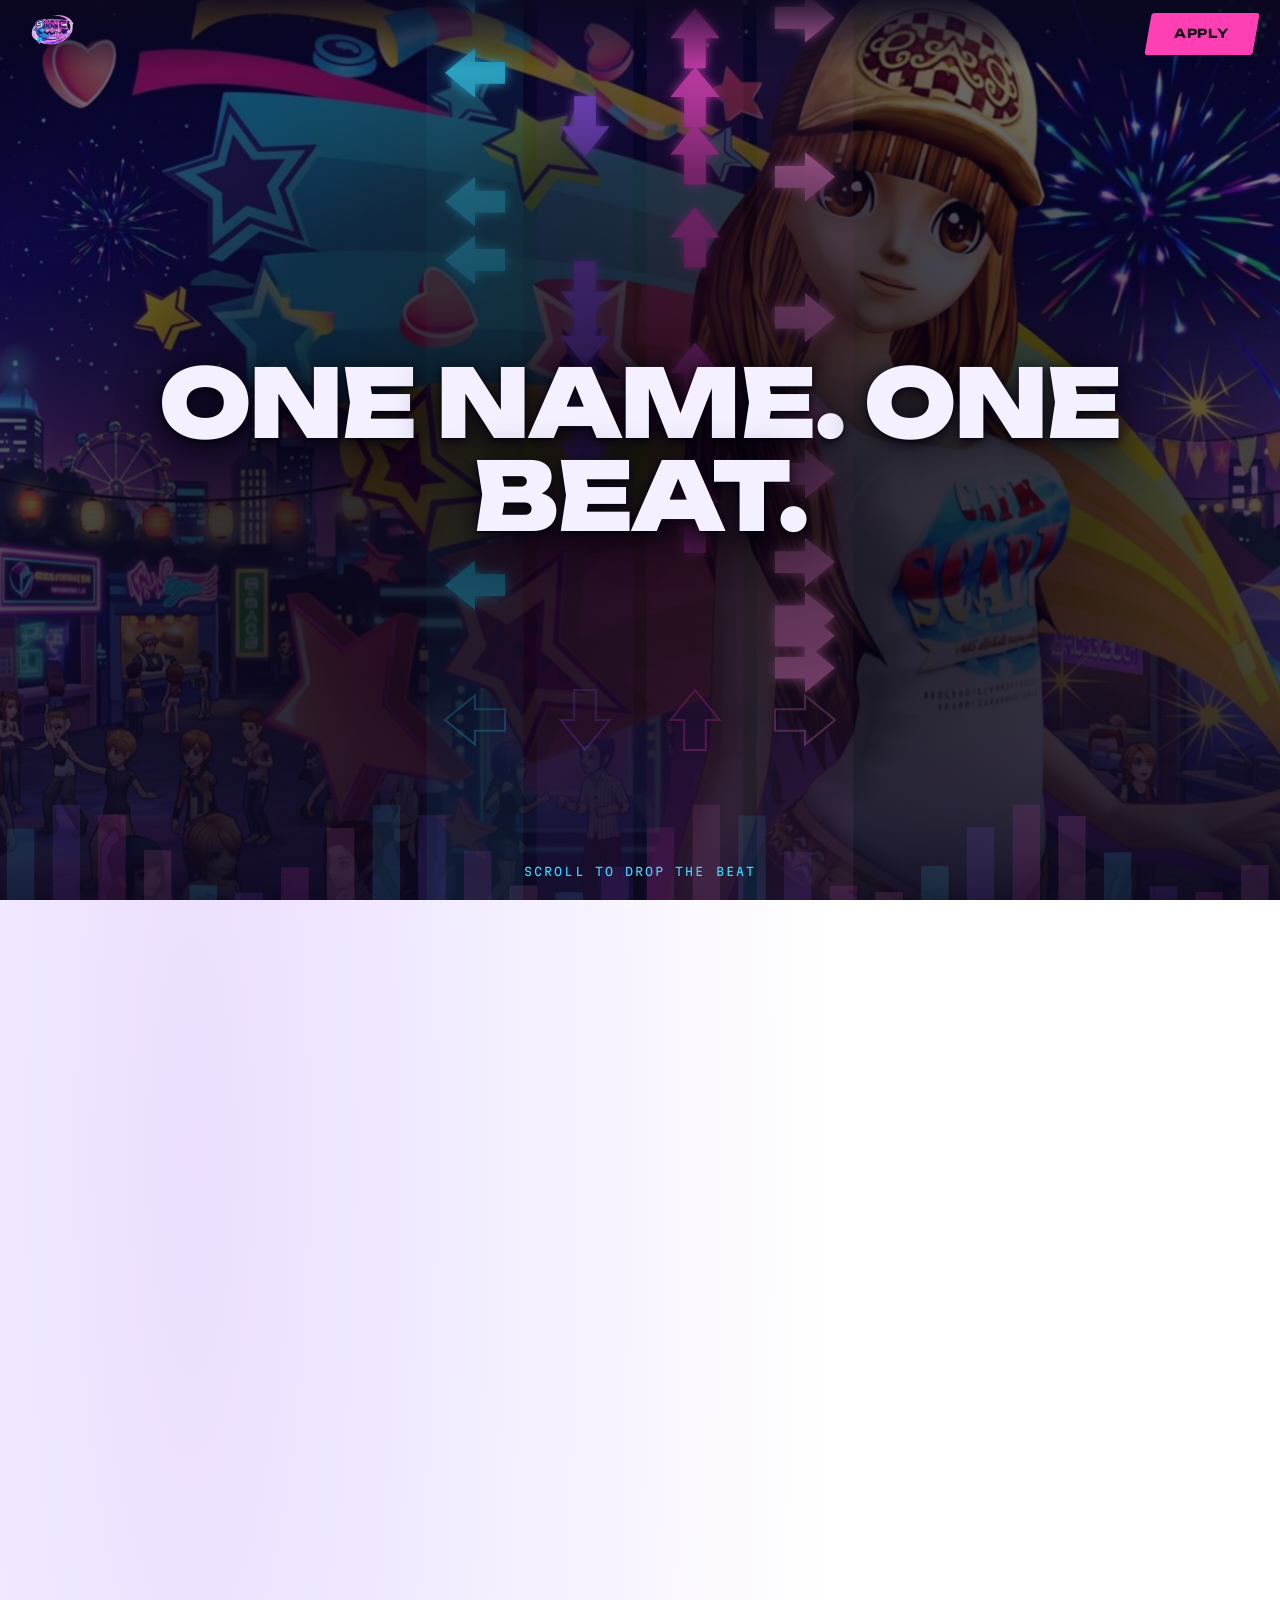
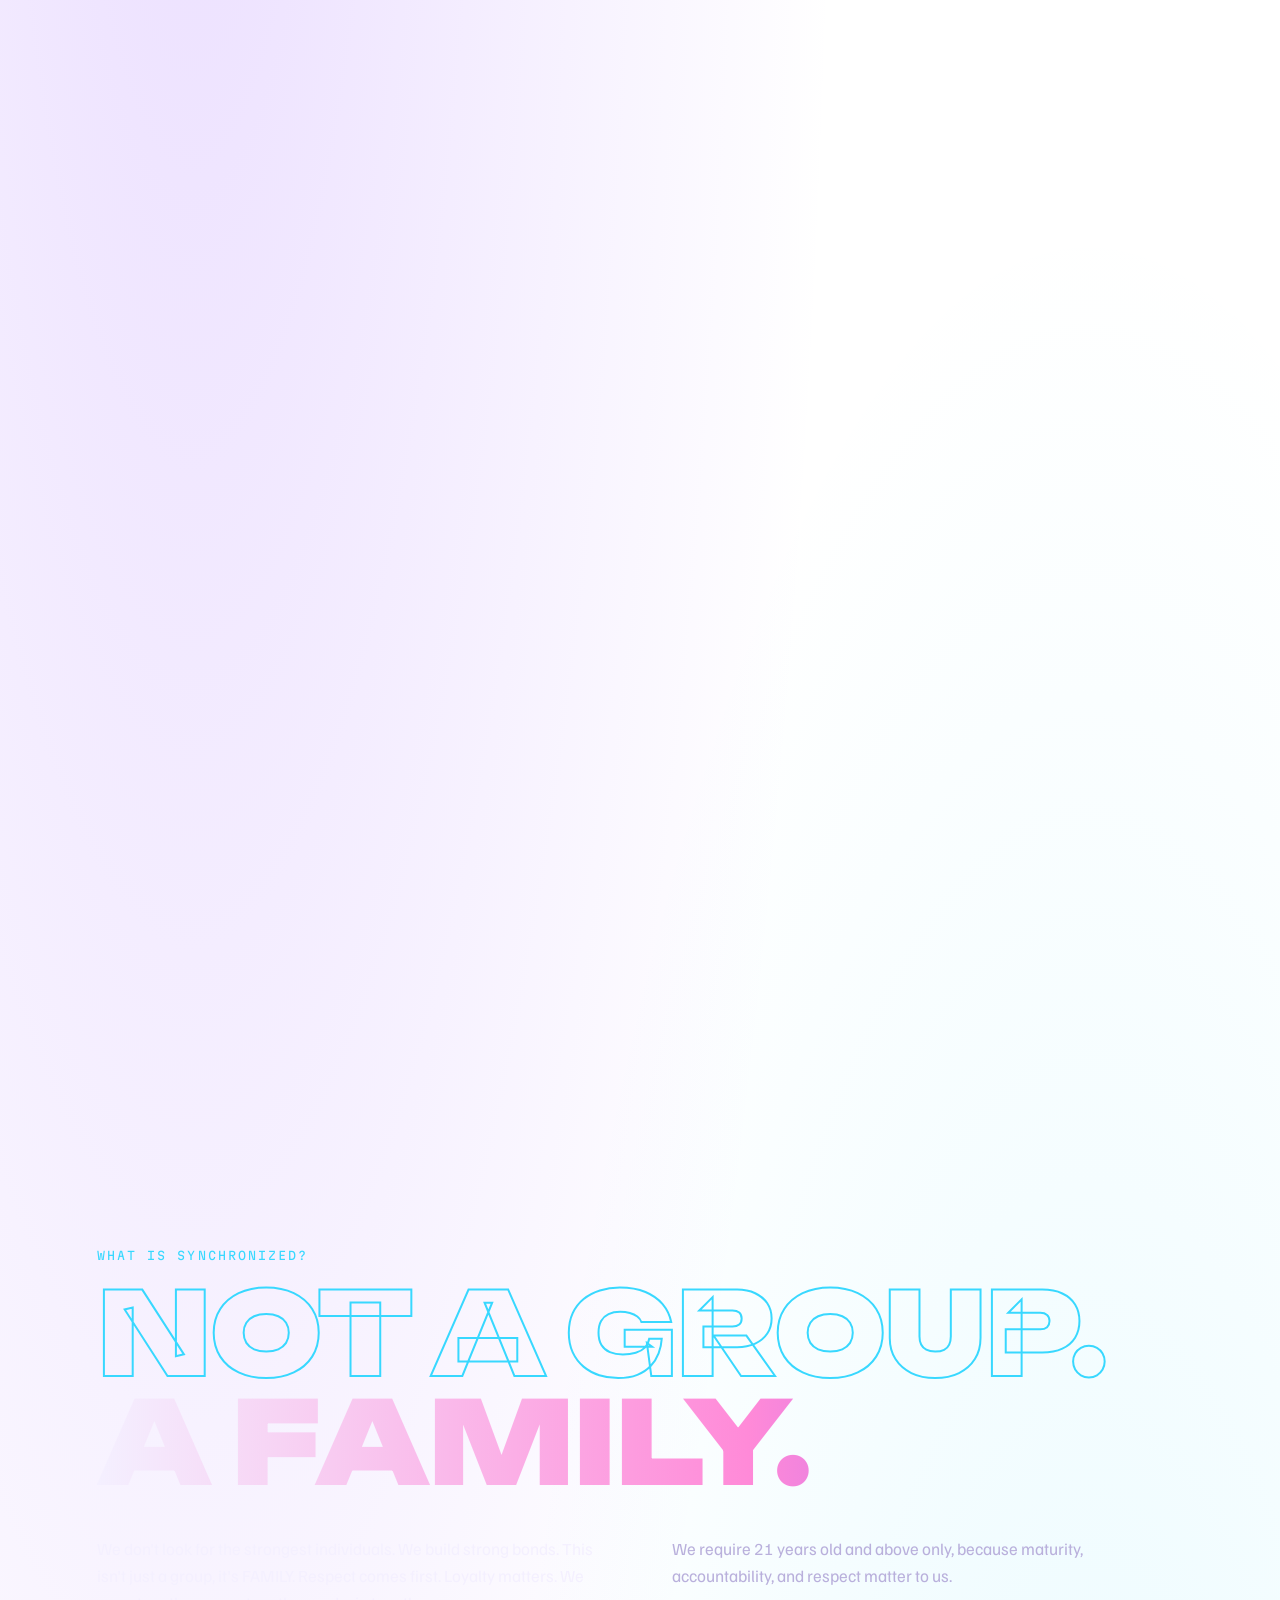
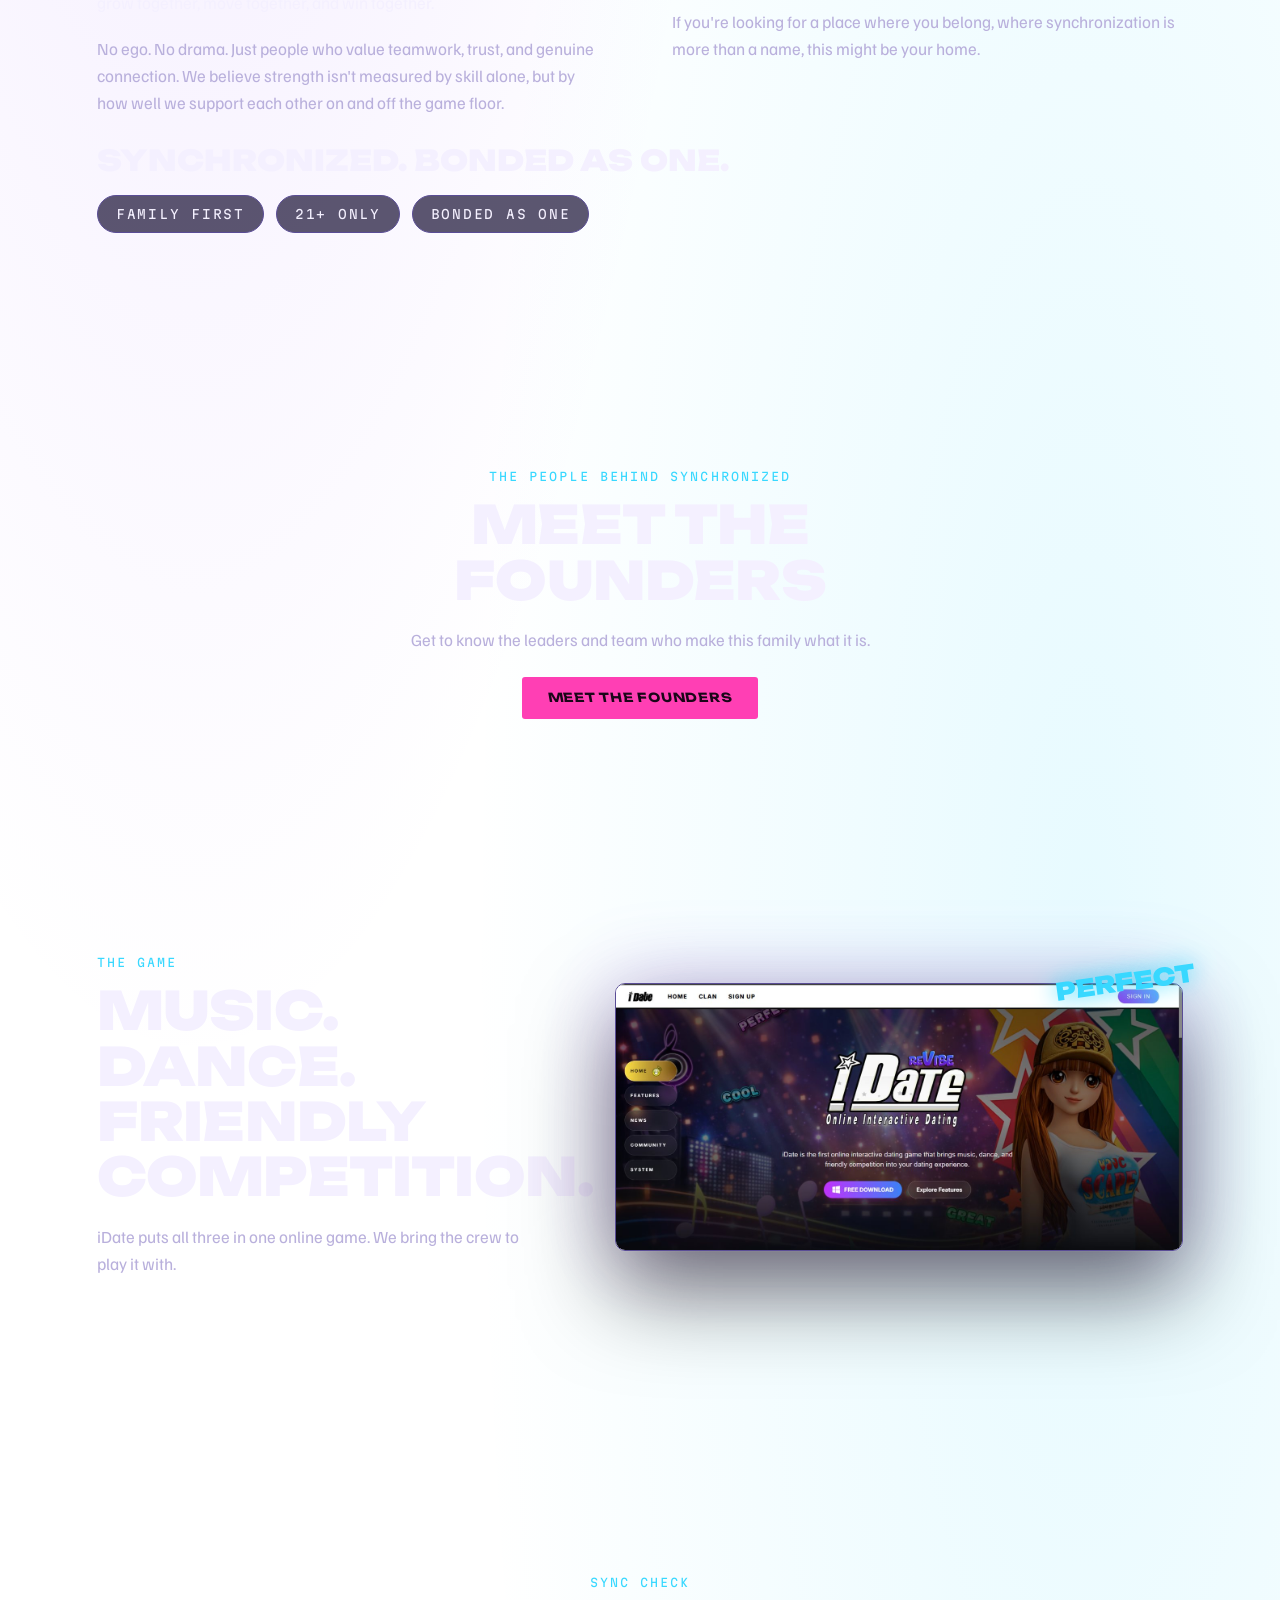
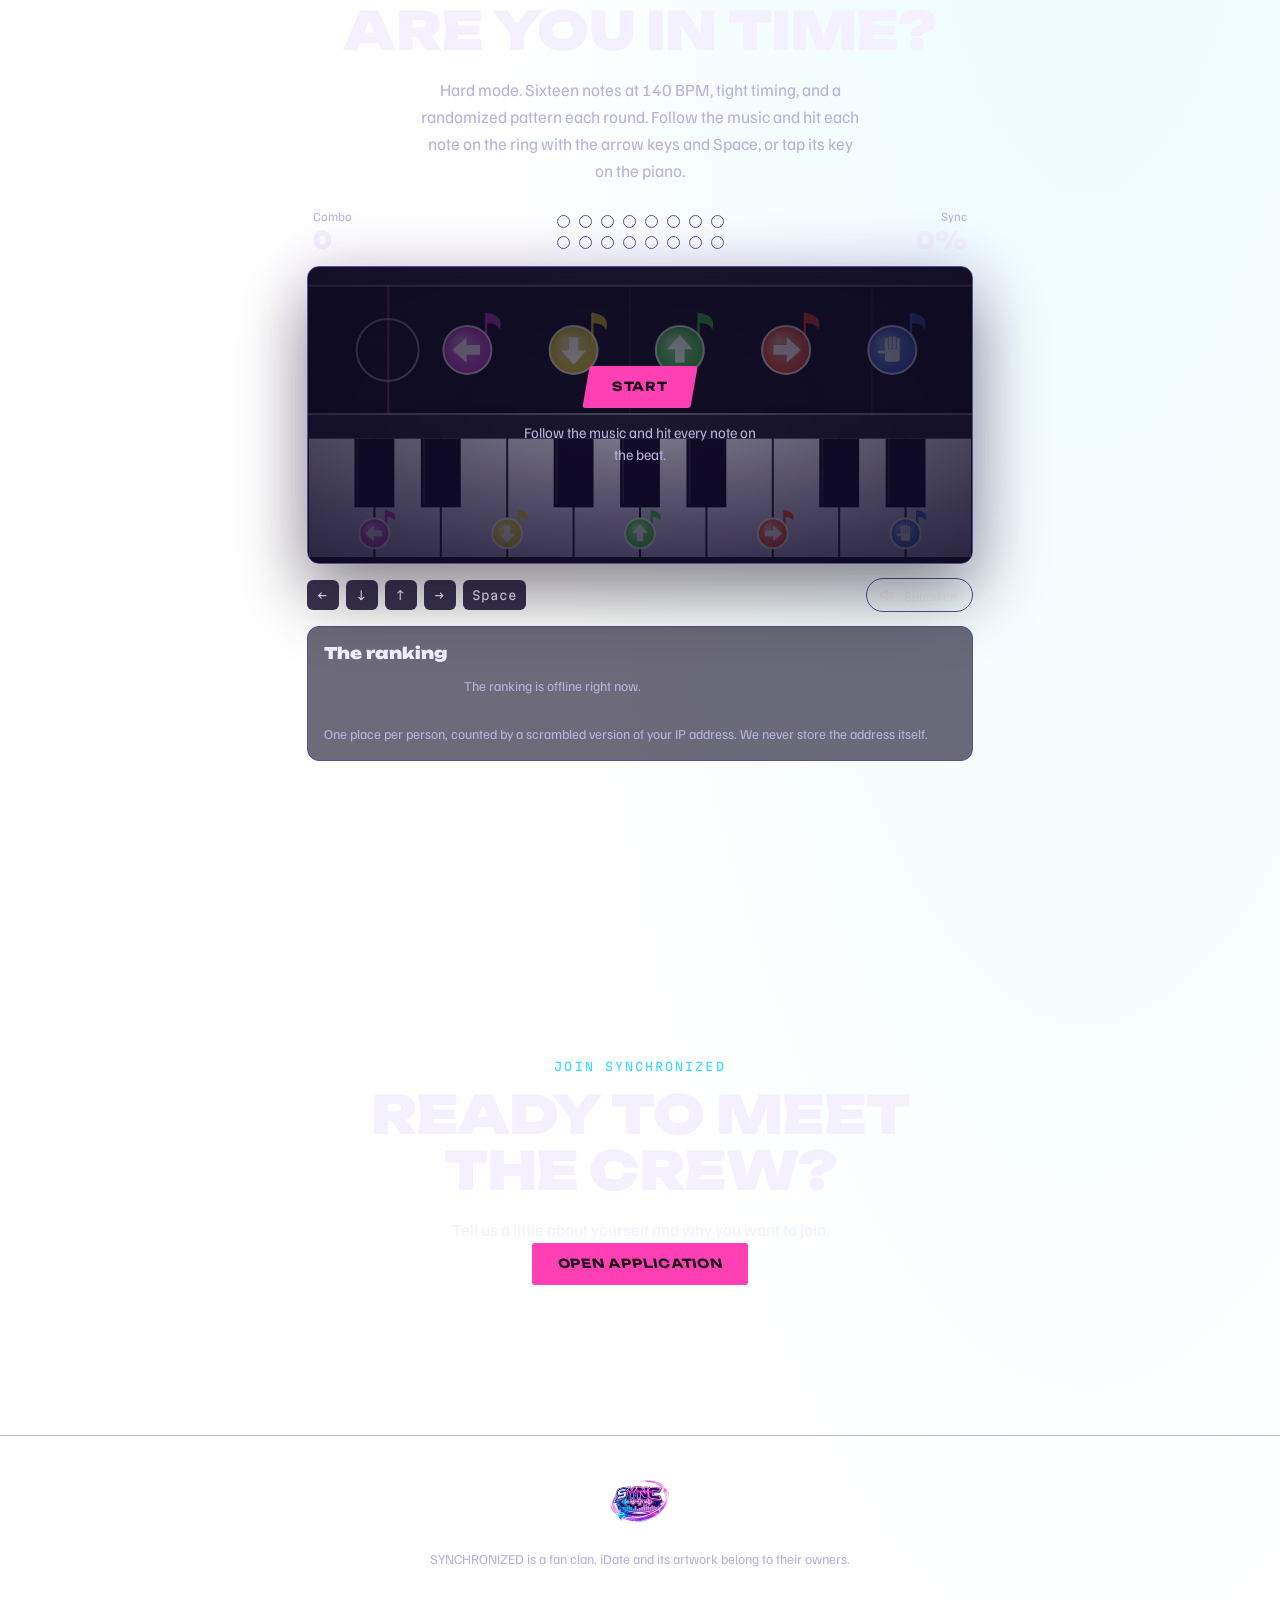
==== commit f1b319f1: "Update print statement from 'Hello' to 'Goodbye'" ====
--- a/index.html
+++ b/index.html
@@ -821,8 +821,9 @@
 $('#open-council').addEventListener('click',()=>{councilDialog.showModal();councilDialog.scrollTop=0});
 const rep=(h,n)=>h.repeat(n),FX={cm:'<i class="bm"></i><i class="bm r"></i>'+rep('<i class="sp"></i>',4),vcm:rep('<i class="rp"></i>',2),hhc:'<i class="sl"></i><i class="sl in"></i>',hc:rep('<i class="eq"></i>',9),vip:'<i class="foil"></i><i class="perf"></i>'+rep('<i class="st"></i>',3),hex:rep('<i class="br"></i>',4)+'<i class="scan"></i>',ex:rep('<i class="ln"></i>',4)+'<i class="hit"></i>',fm:rep('<i class="dt"></i>',3),gfx:'<i class="ink"></i>'+rep('<i class="cr"></i>',2)+'<i class="stroke"></i>'};
 /* COUNCIL: members are data now. Open the page with #edit at the end of the URL to add, edit, remove, reorder members and set photos. Then press "Save config file" and hand the file over to be baked in here. */
-const COUNCIL_MEMBERS=[{"id":"luj","n":"Luj","k":"cm","c":"CM","r":"Clan Master"},{"id":"zyx","n":"Zyx","k":"vcm","c":"VCM","r":"Vice Clan Master"},{"id":"mxx","n":"Mxx","k":"hhc","c":"HHC","r":"Head High Council"},{"id":"sh1n","n":"Sh1n","k":"hc","c":"HC","r":"High Council"},{"id":"kdiii","n":"KDiii","k":"hc","c":"HC","r":"High Council"},{"id":"shene","n":"Shene","k":"hc","c":"HC","r":"High Council"},{"id":"love","n":"Love","k":"hc","c":"HC","r":"High Council"},{"id":"vela","n":"Vela","k":"hc","c":"HC","r":"High Council"},{"id":"feigh","n":"FeigH","k":"vip","c":"VIP","r":"VIP"},{"id":"vale","n":"Vale","k":"hex","c":"HEX","r":"Head Examiner"},{"id":"kyo","n":"Kyo","k":"ex","c":"EX","r":"Examiner"},{"id":"keiko","n":"Keiko","k":"ex","c":"EX","r":"Examiner"},{"id":"zariah","n":"Zariah","k":"ex","c":"EX","r":"Examiner"},{"id":"ian","n":"Ian","k":"ex","c":"EX","r":"Examiner"},{"id":"jags","n":"Jags","k":"fm","c":"FM","r":"Forum Moderator"},{"id":"jkn","n":"Jkn","k":"gfx","c":"GFX","r":"Graphic Artist"}];
-const COUNCIL_PHOTOS={"luj":"[data-uri]","zyx":"[data-uri]","kdiii":"[data-uri]","sh1n":"[data-uri]","shene":"[data-uri]","love":"[data-uri]","vela":"[data-uri]","feigh":"[data-uri]"};
+/* SYNCHRONIZED council config */
+const COUNCIL_MEMBERS=[{"id":"luj","n":"Luj","k":"cm","c":"CM","r":"Clan Master"},{"id":"zyx","n":"Zyx","k":"vcm","c":"VCM","r":"Vice Clan Master"},{"id":"mxx","n":"Mxx","k":"hhc","c":"HHC","r":"Head High Council"},{"id":"sh1n","n":"Sh1n","k":"hc","c":"HC","r":"High Council"},{"id":"kdiii","n":"KDiii","k":"hc","c":"HC","r":"High Council"},{"id":"love","n":"Love","k":"hc","c":"HC","r":"High Council"},{"id":"shene","n":"Shene","k":"hc","c":"HC","r":"High Council"},{"id":"vela","n":"Vela","k":"hc","c":"HC","r":"High Council"},{"id":"feigh","n":"FeigH","k":"vip","c":"VIP","r":"VIP"},{"id":"vale","n":"Vale","k":"hex","c":"HEX","r":"Head Examiner"},{"id":"kyo","n":"Kyo","k":"ex","c":"EX","r":"Examiner"},{"id":"keiko","n":"Keiko","k":"ex","c":"EX","r":"Examiner"},{"id":"ian","n":"Rovic","k":"ex","c":"EX","r":"Examiner"},{"id":"jags","n":"Jags","k":"fm","c":"FM","r":"Forum Moderator"},{"id":"jkn","n":"Jkn","k":"gfx","c":"GFX","r":"Graphic Artist"},{"n":"Miyu","k":"hhc","c":"HHC","r":"Head High Council","id":"miyu"},{"n":"Chawi","k":"muse","c":"MUSE","r":"Muse","id":"chawi"},{"n":"pino","k":"dev","c":"DEV","r":"Forum Moderator","id":"pino"}];
+const COUNCIL_PHOTOS={"luj":"[data-uri]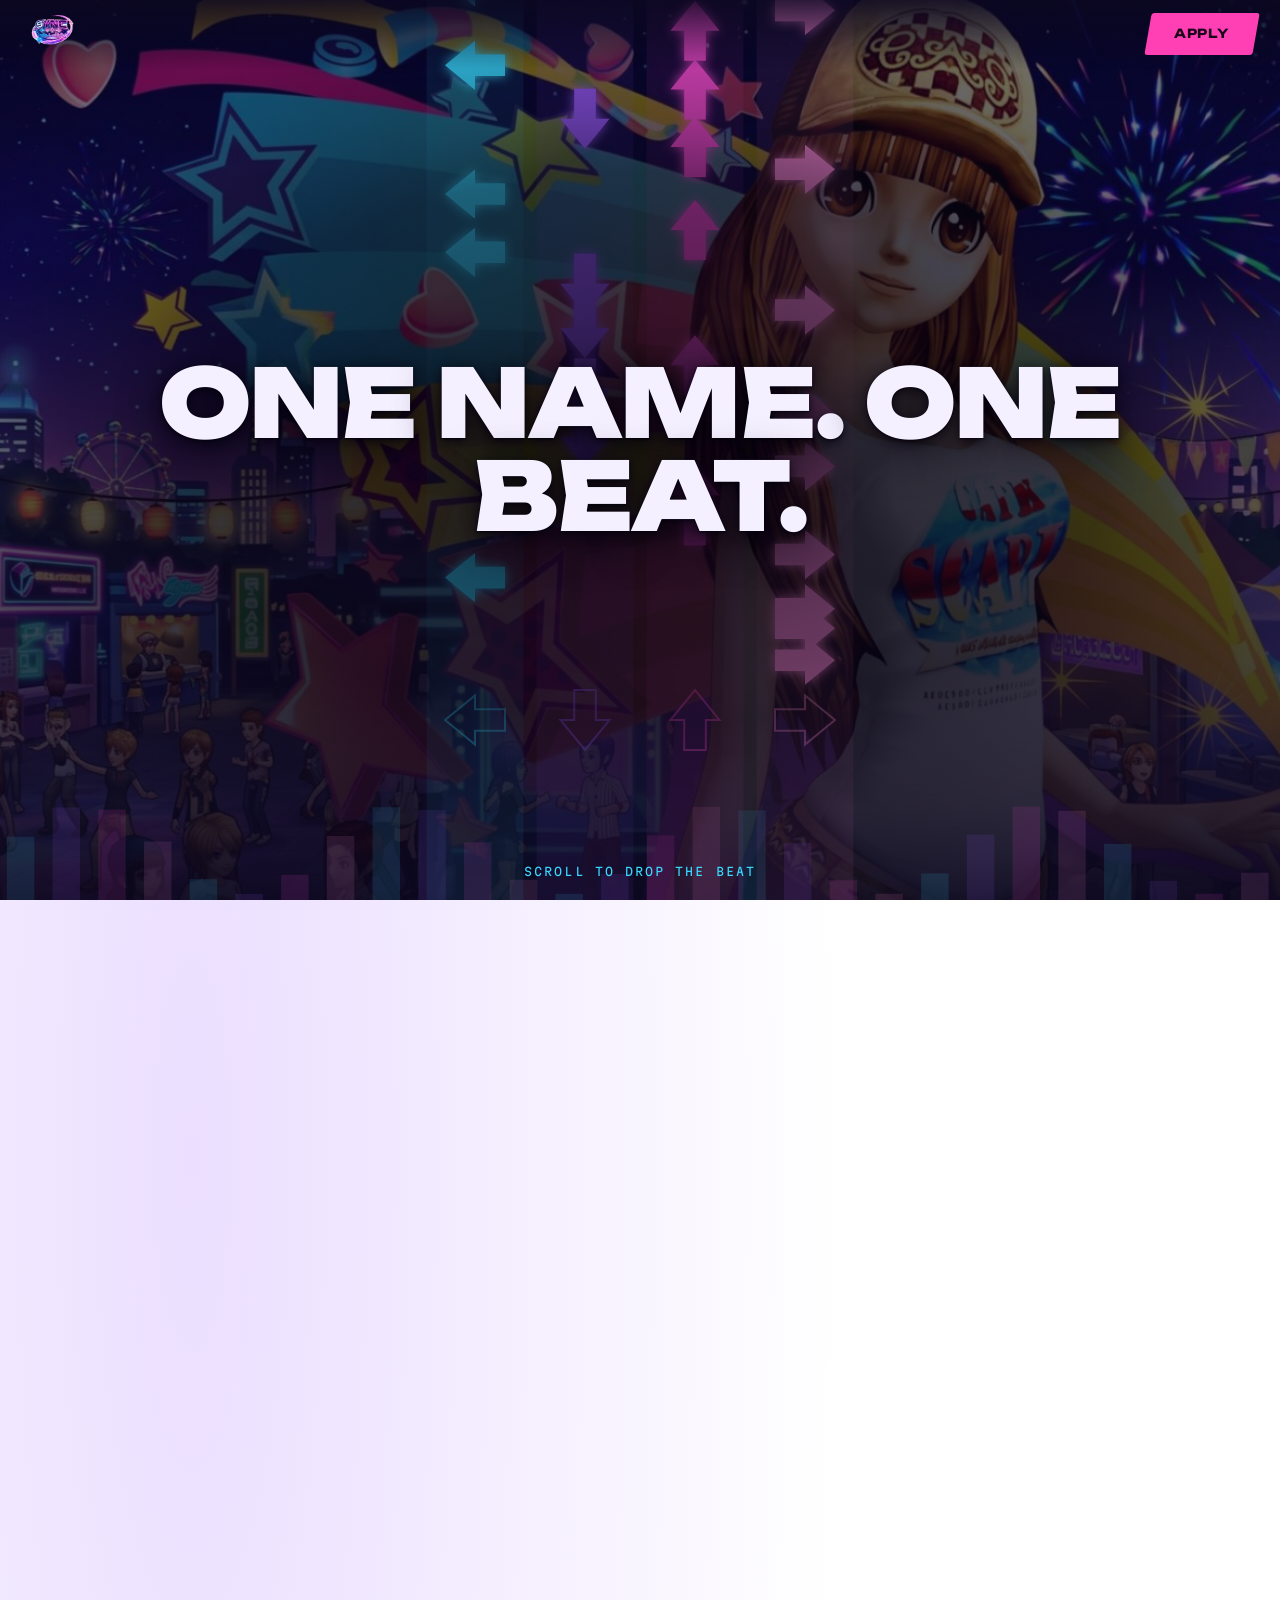
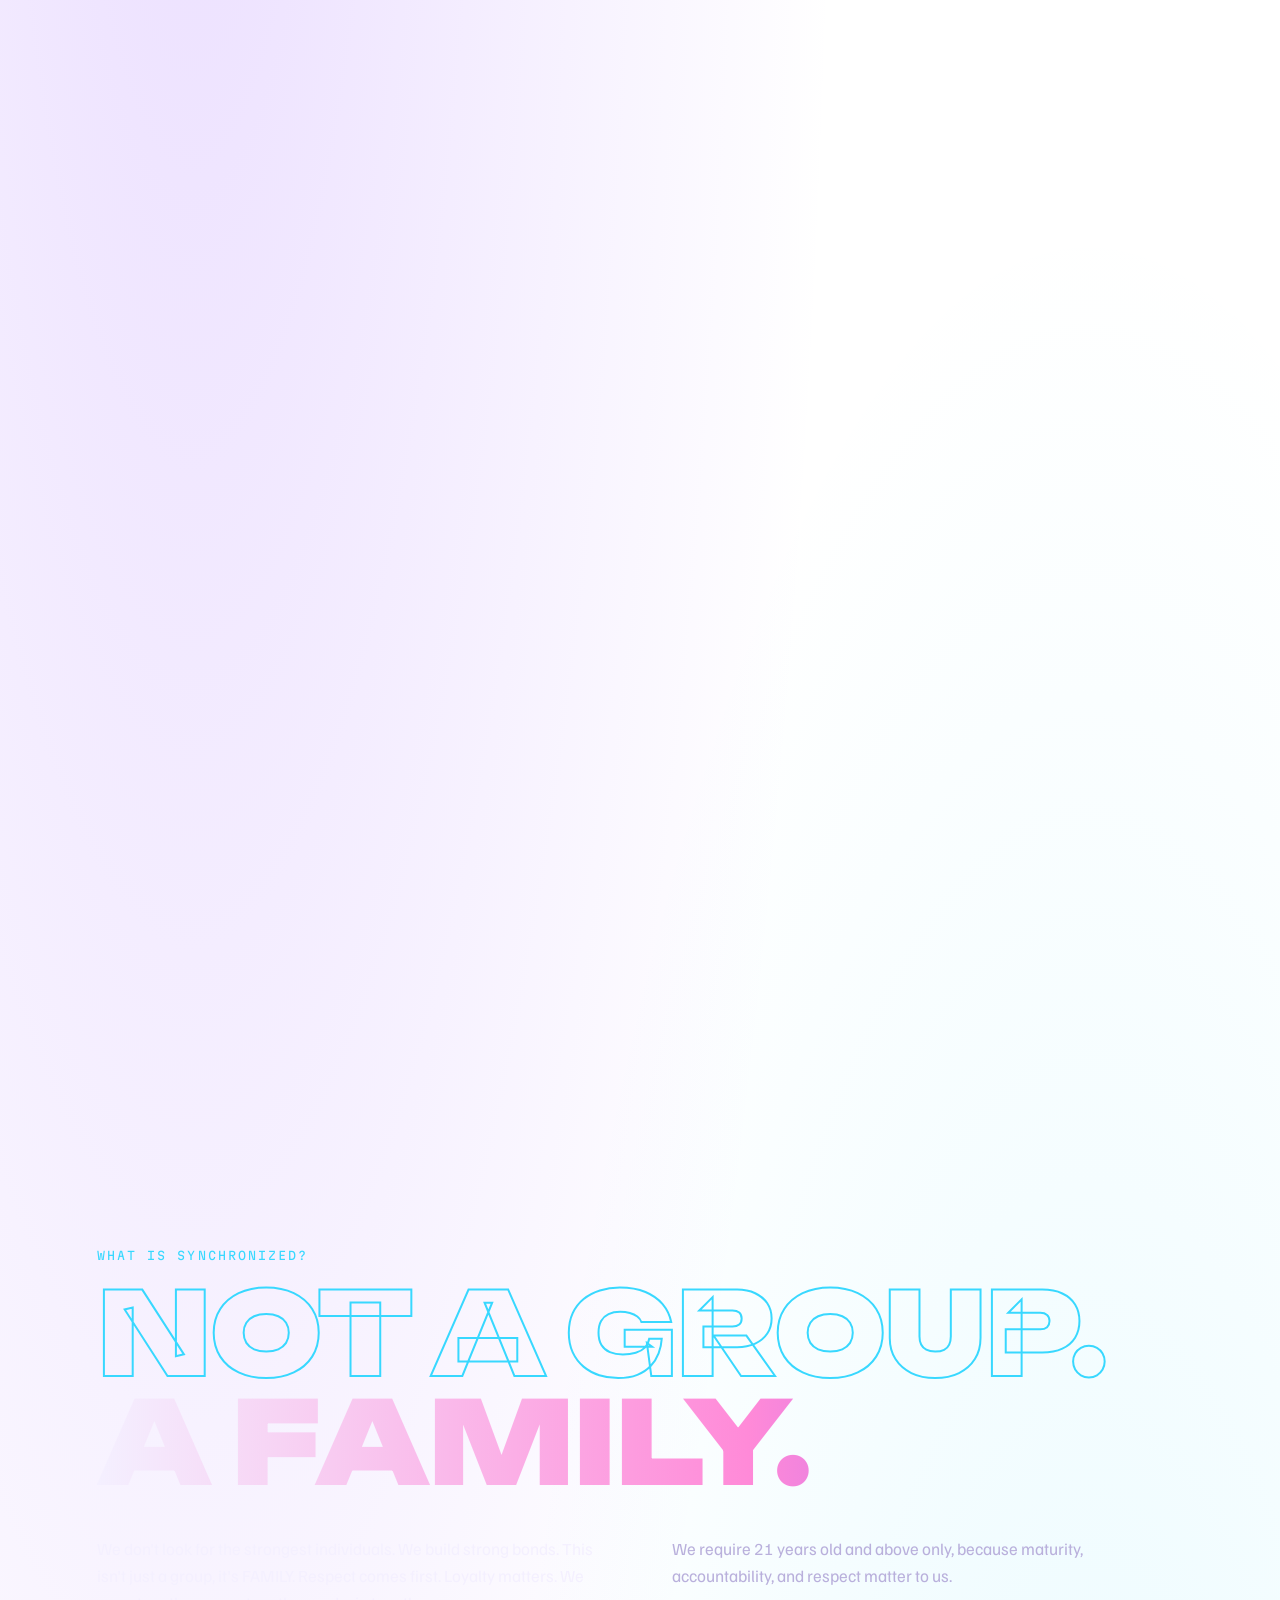
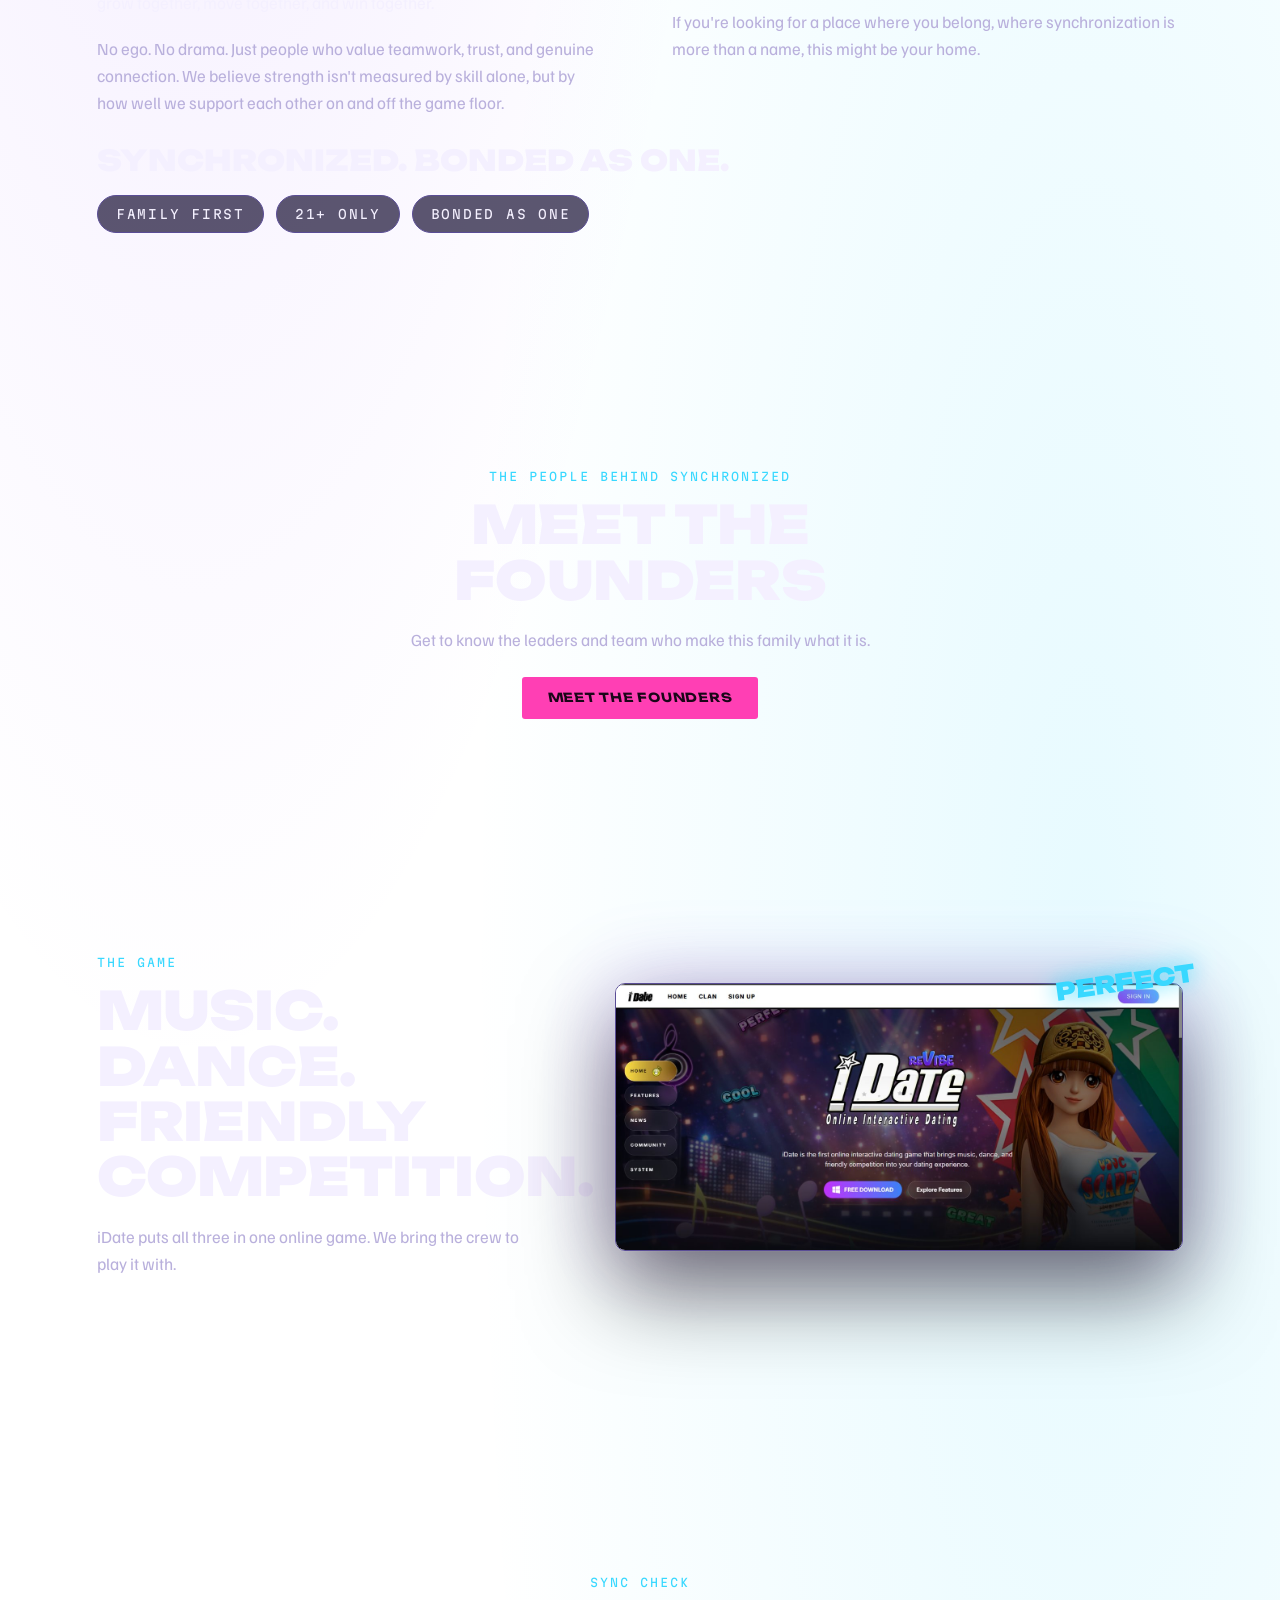
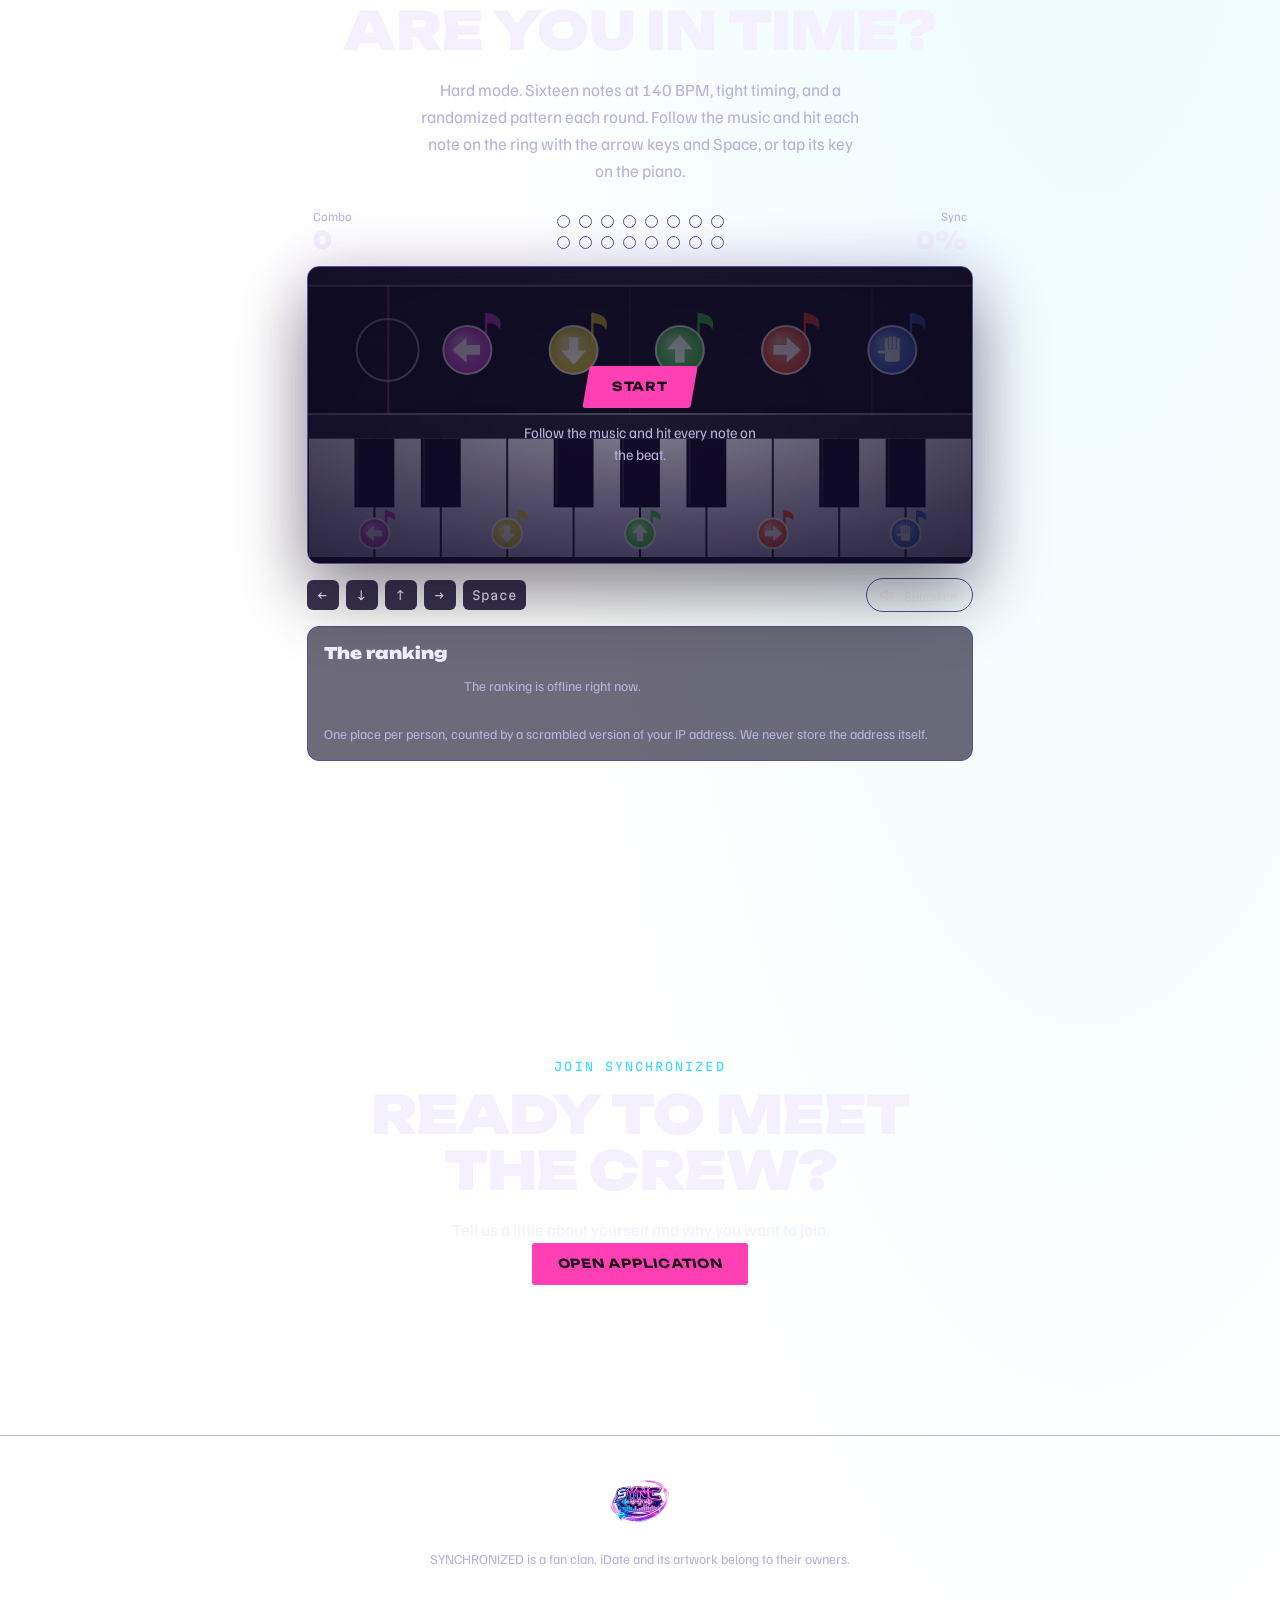
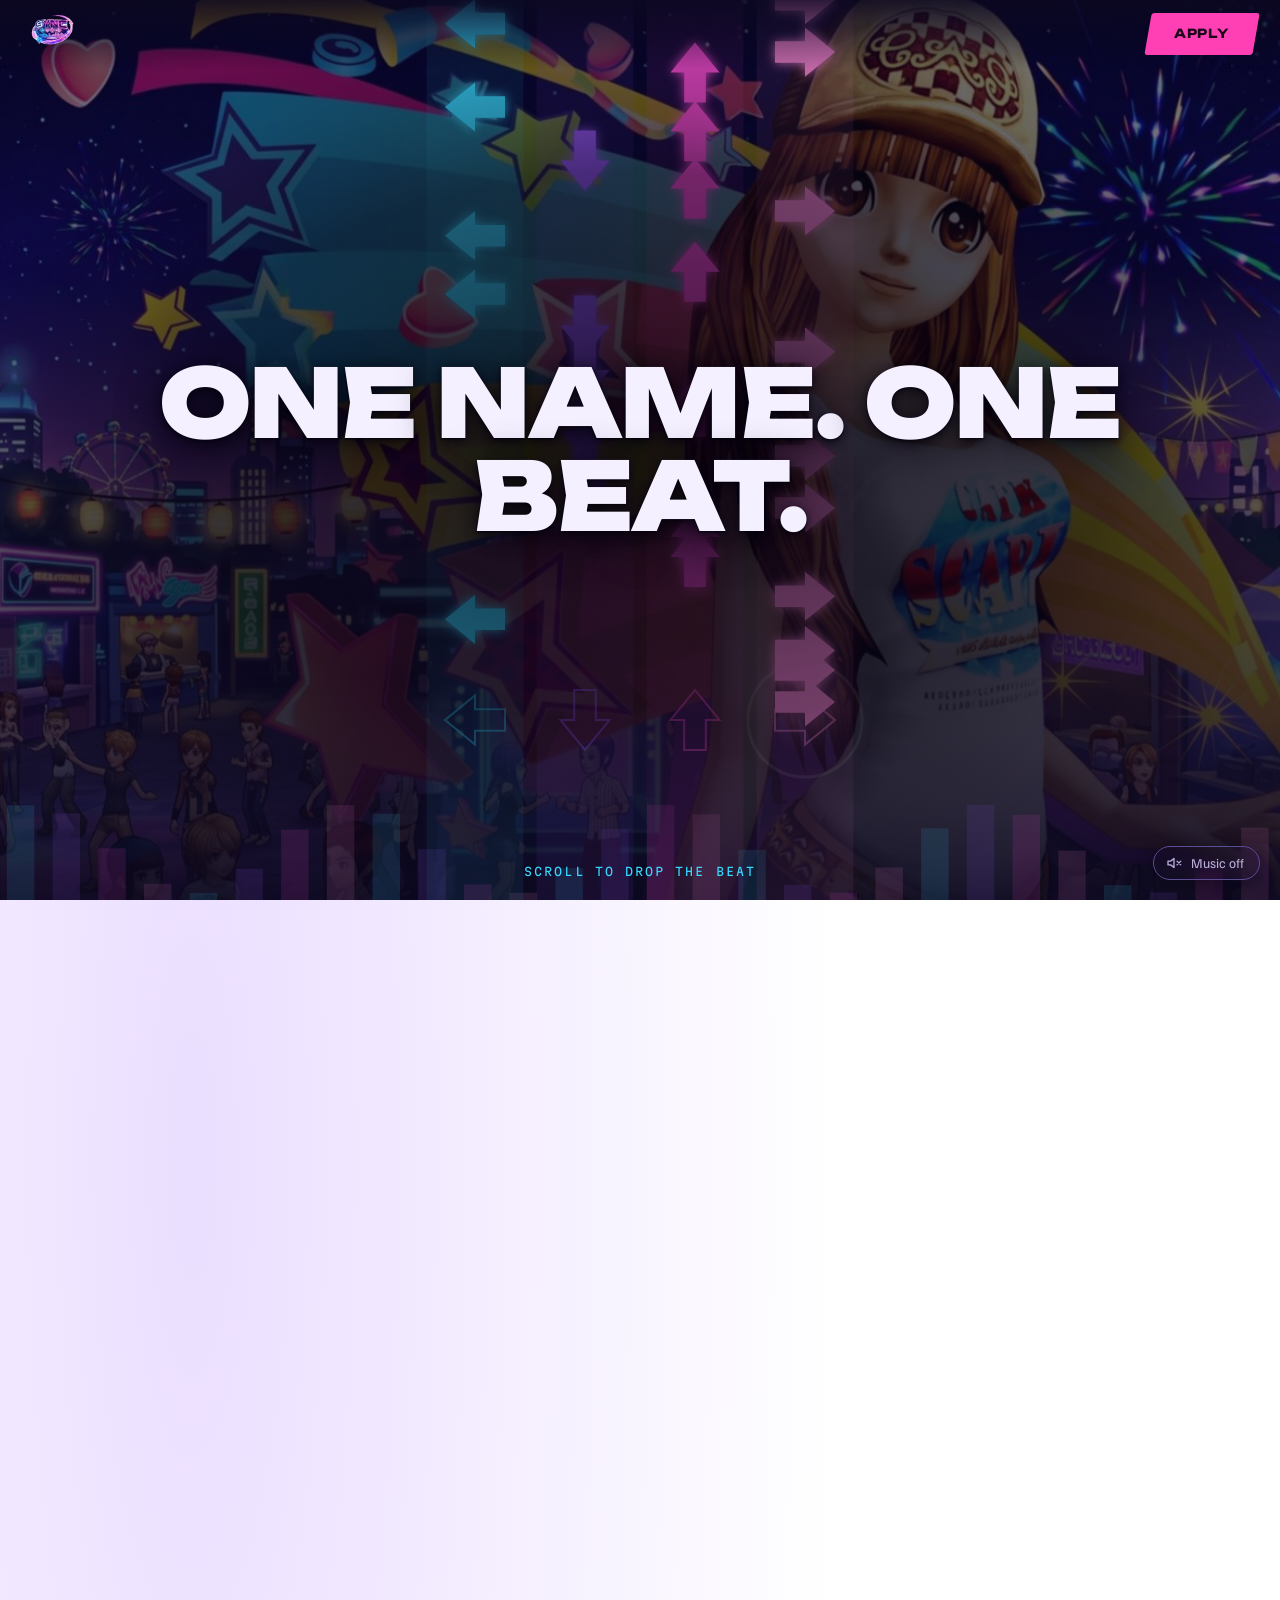
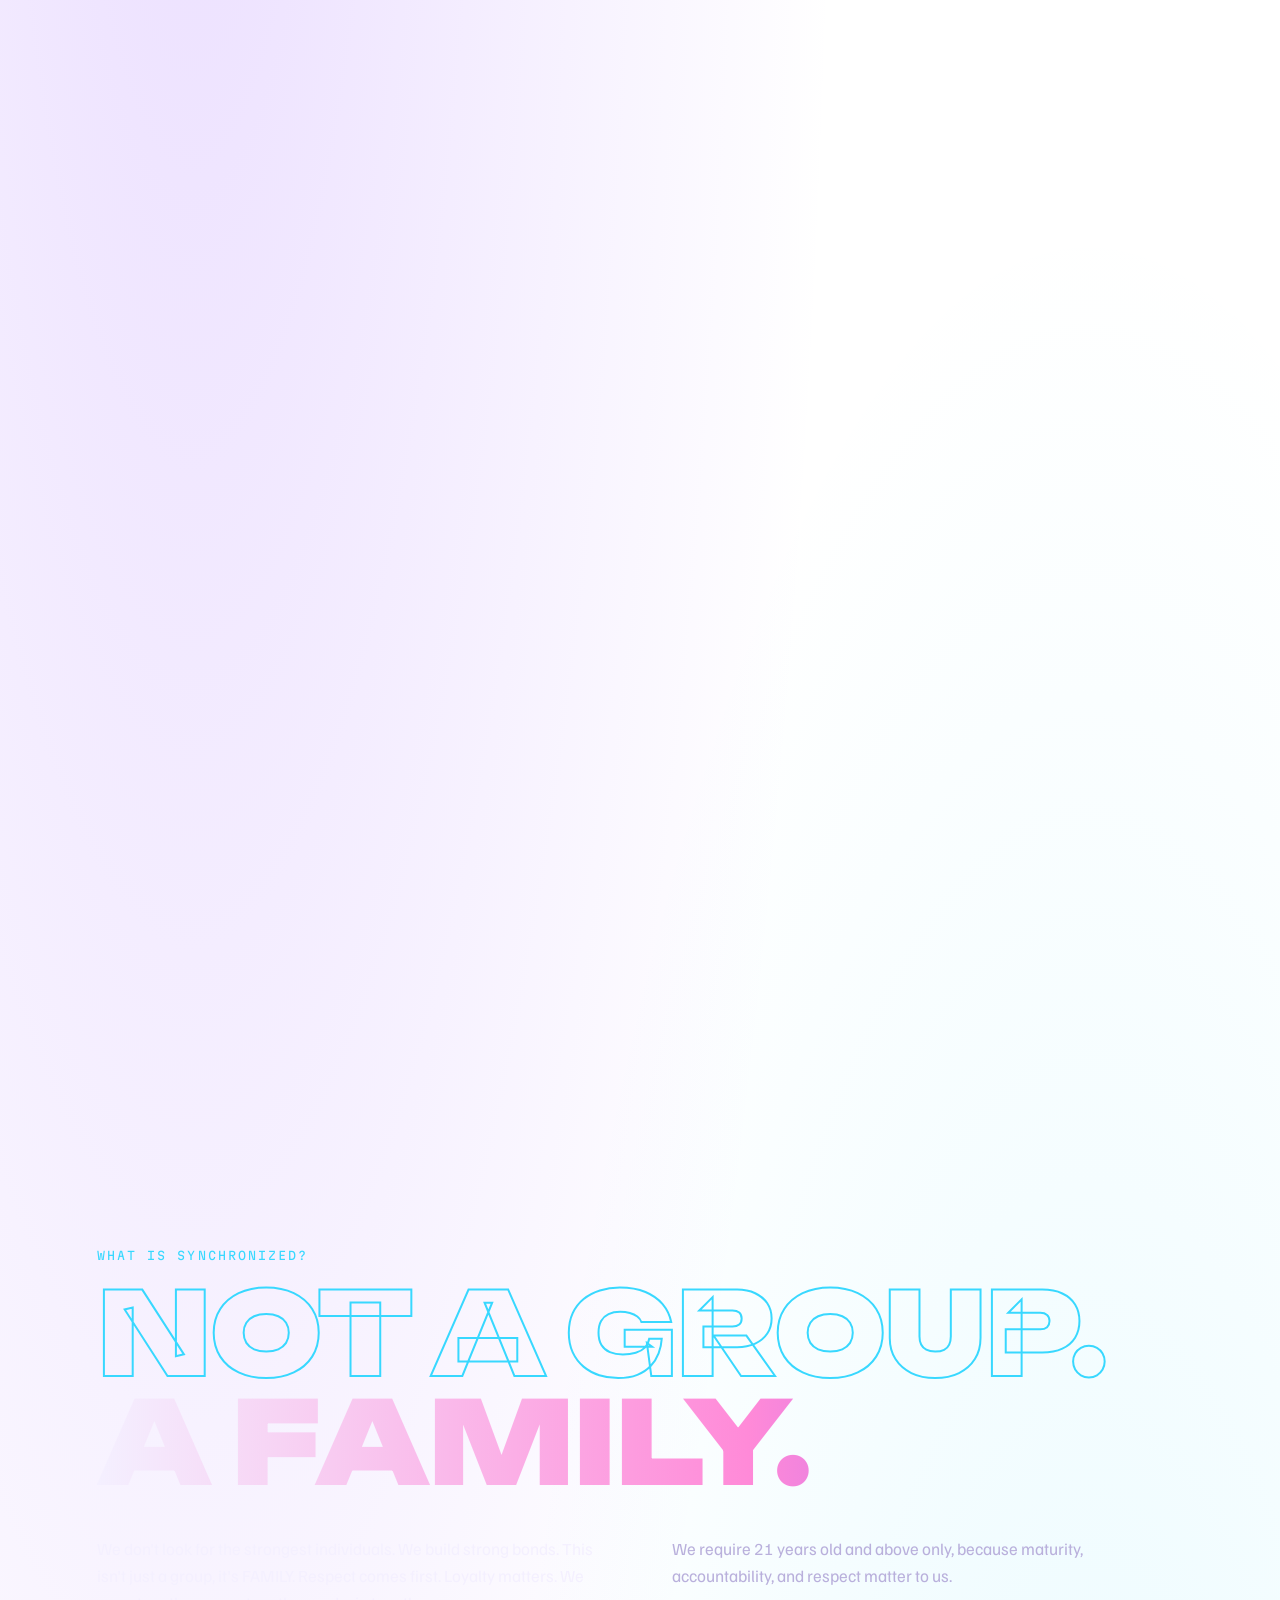
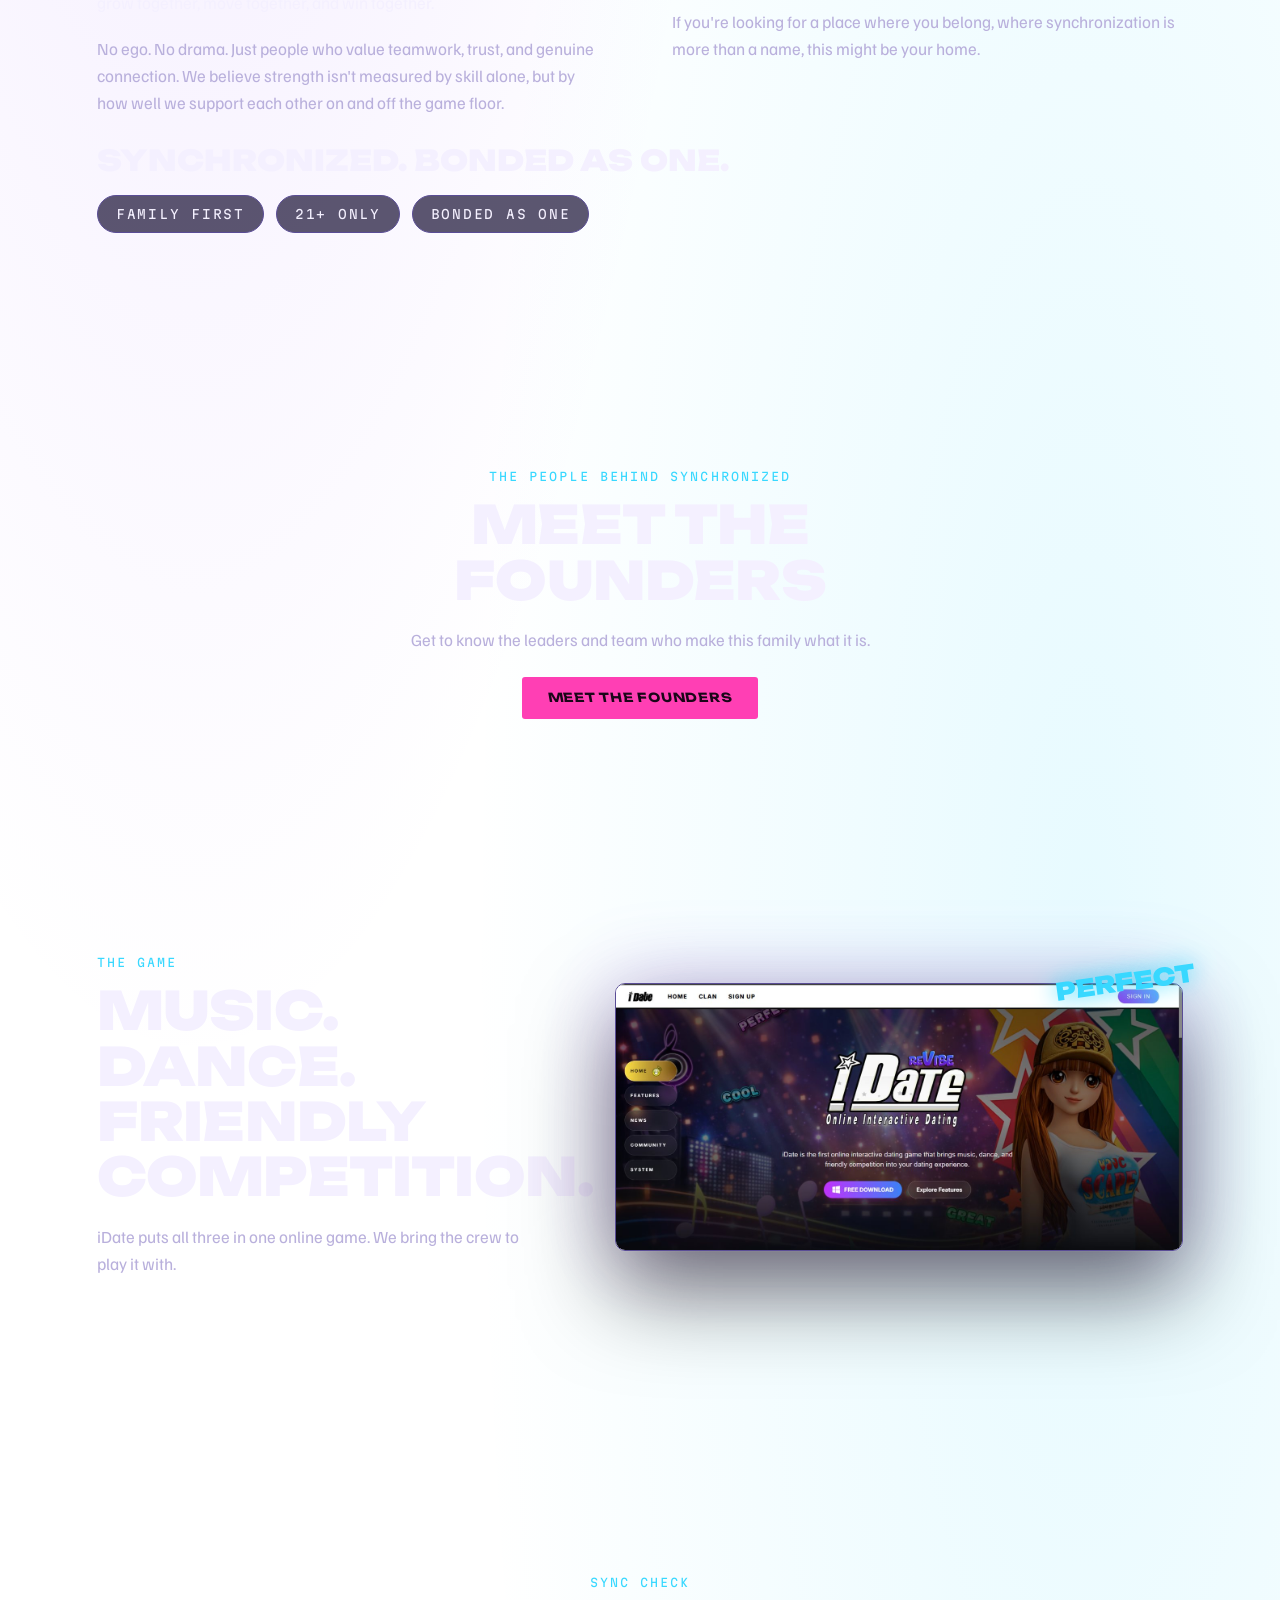
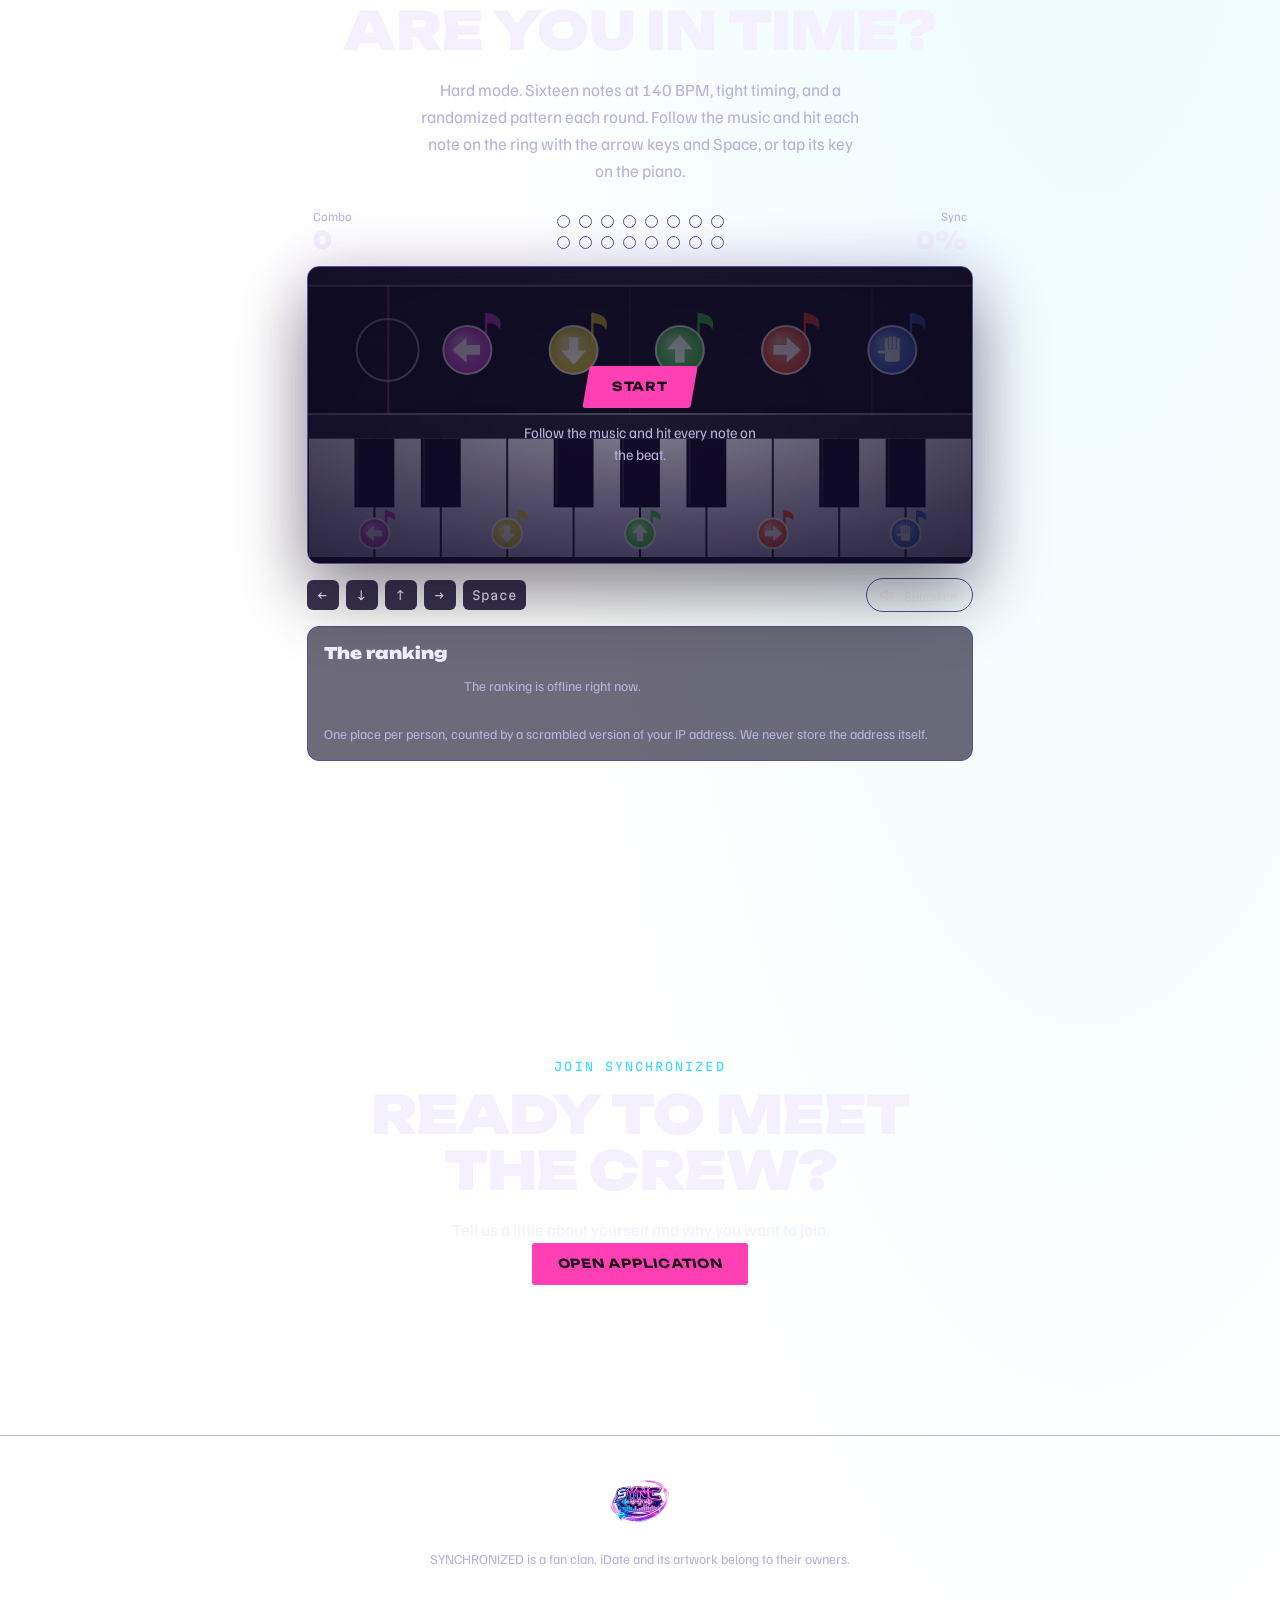
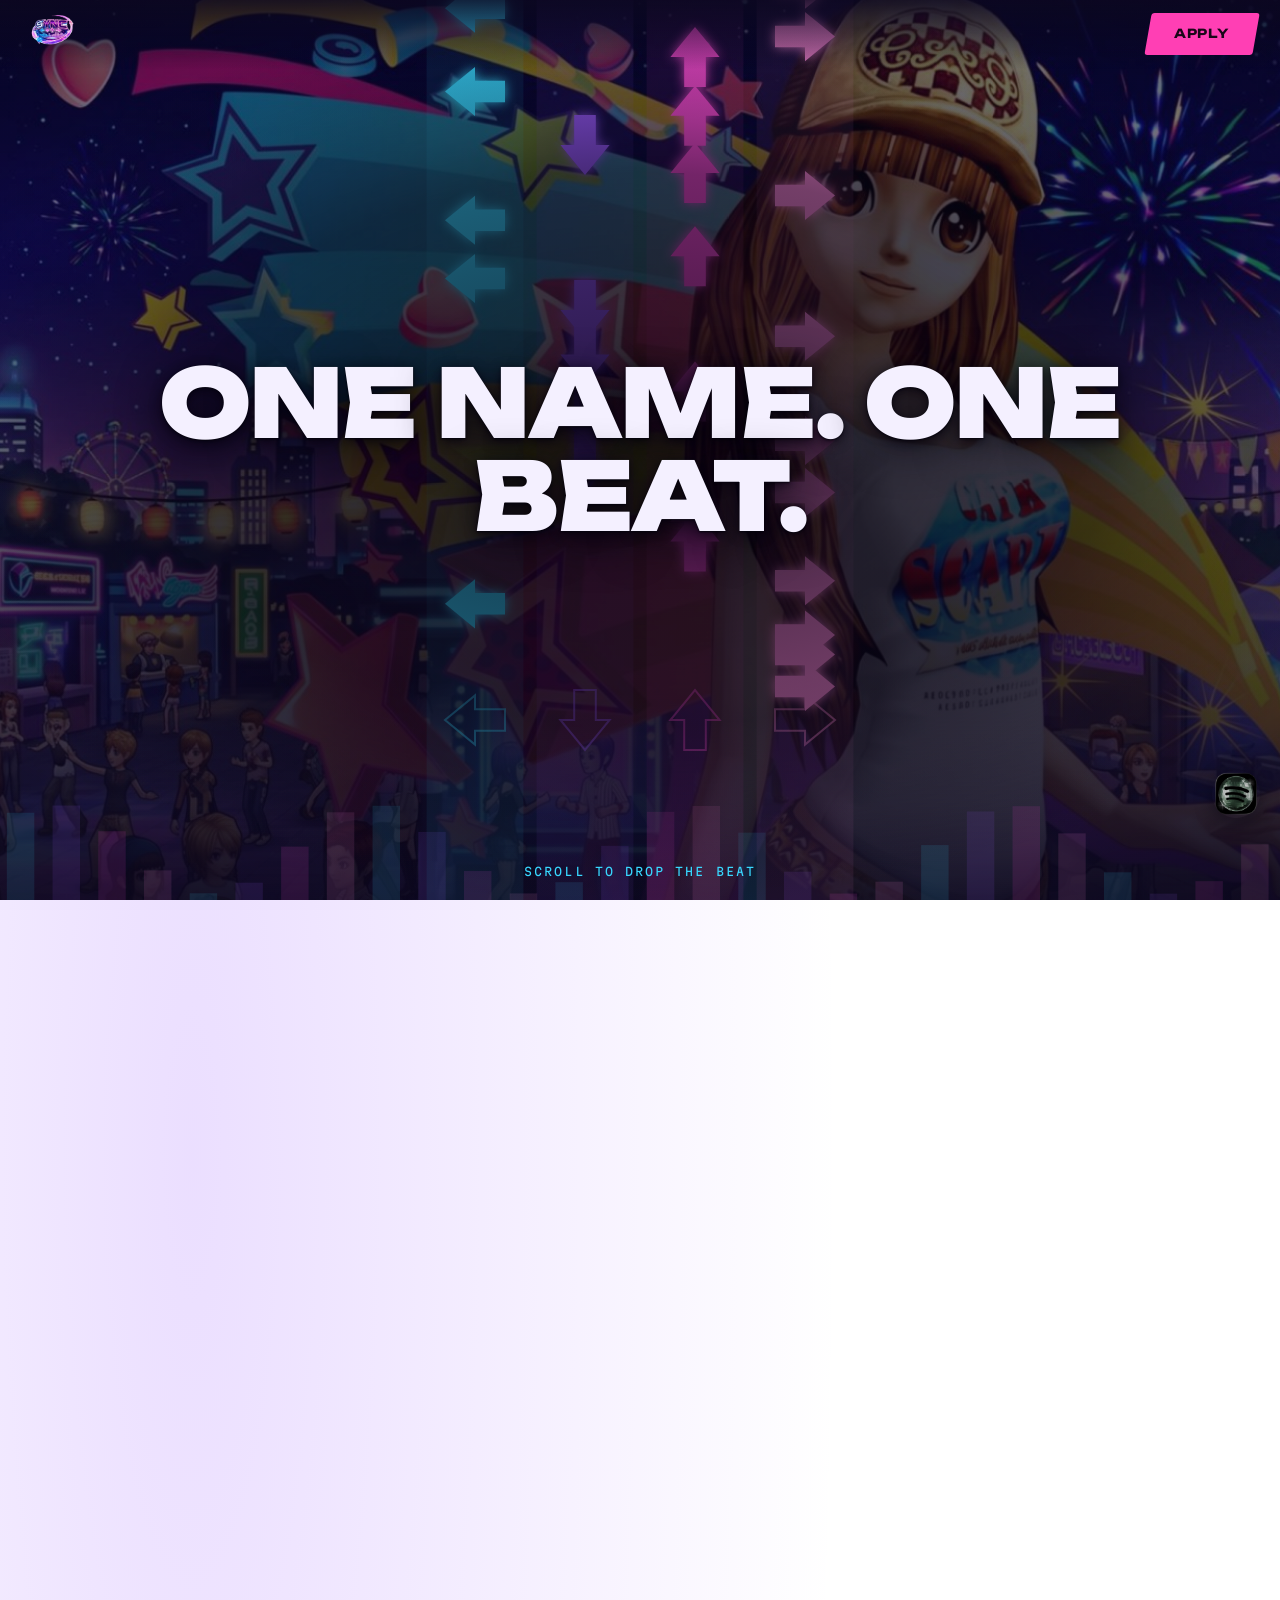
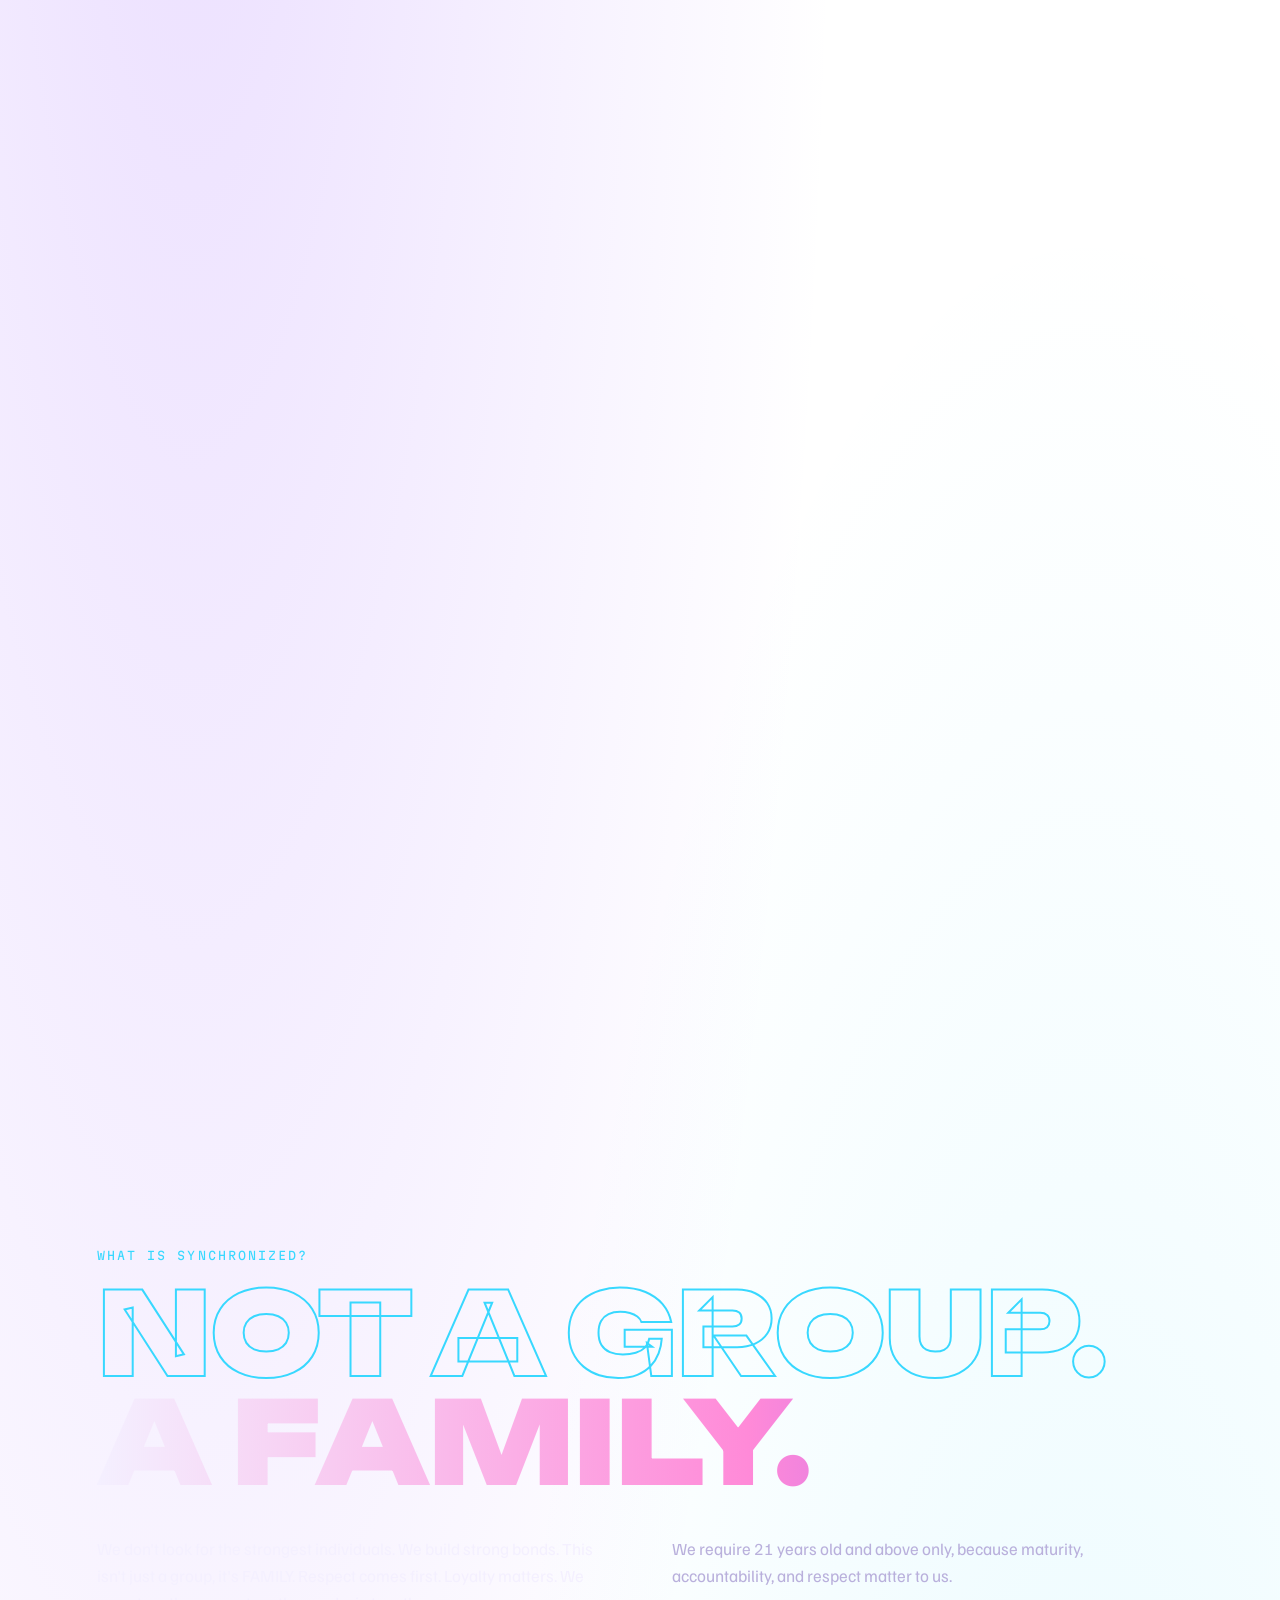
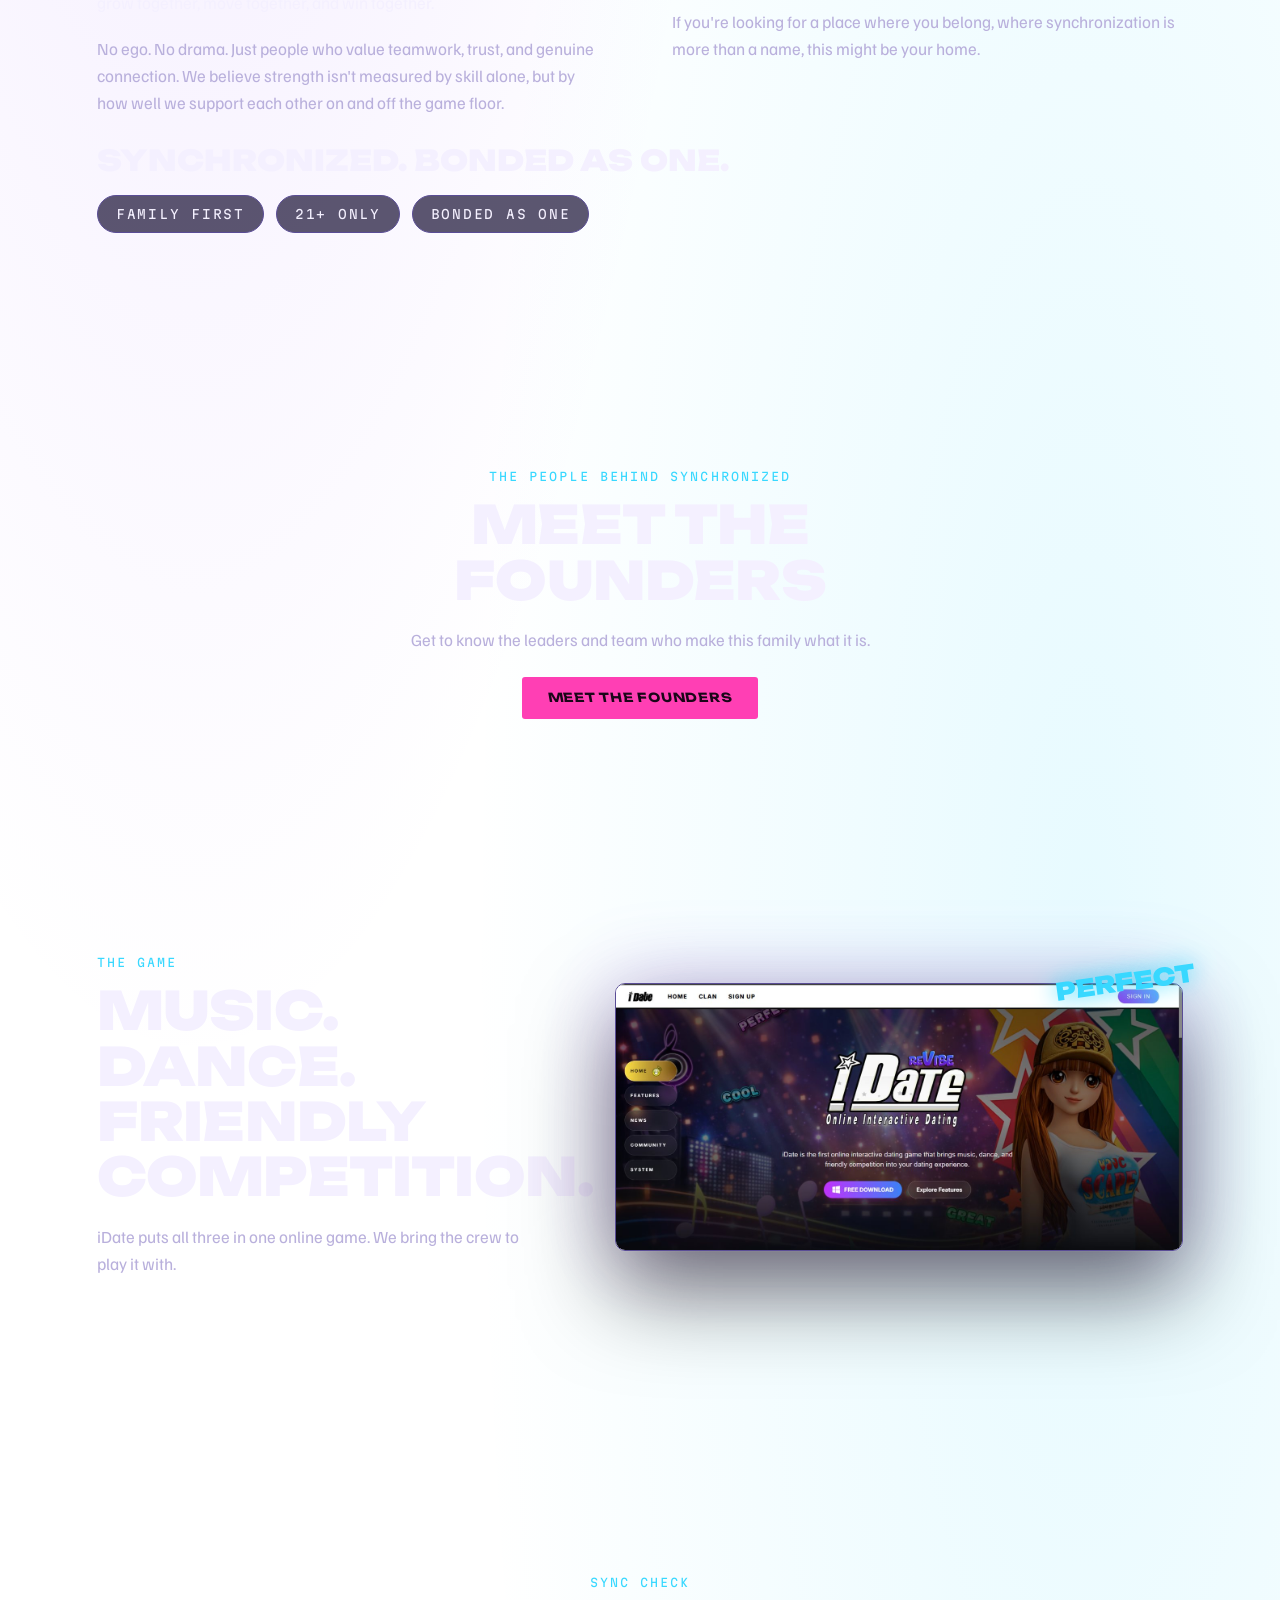
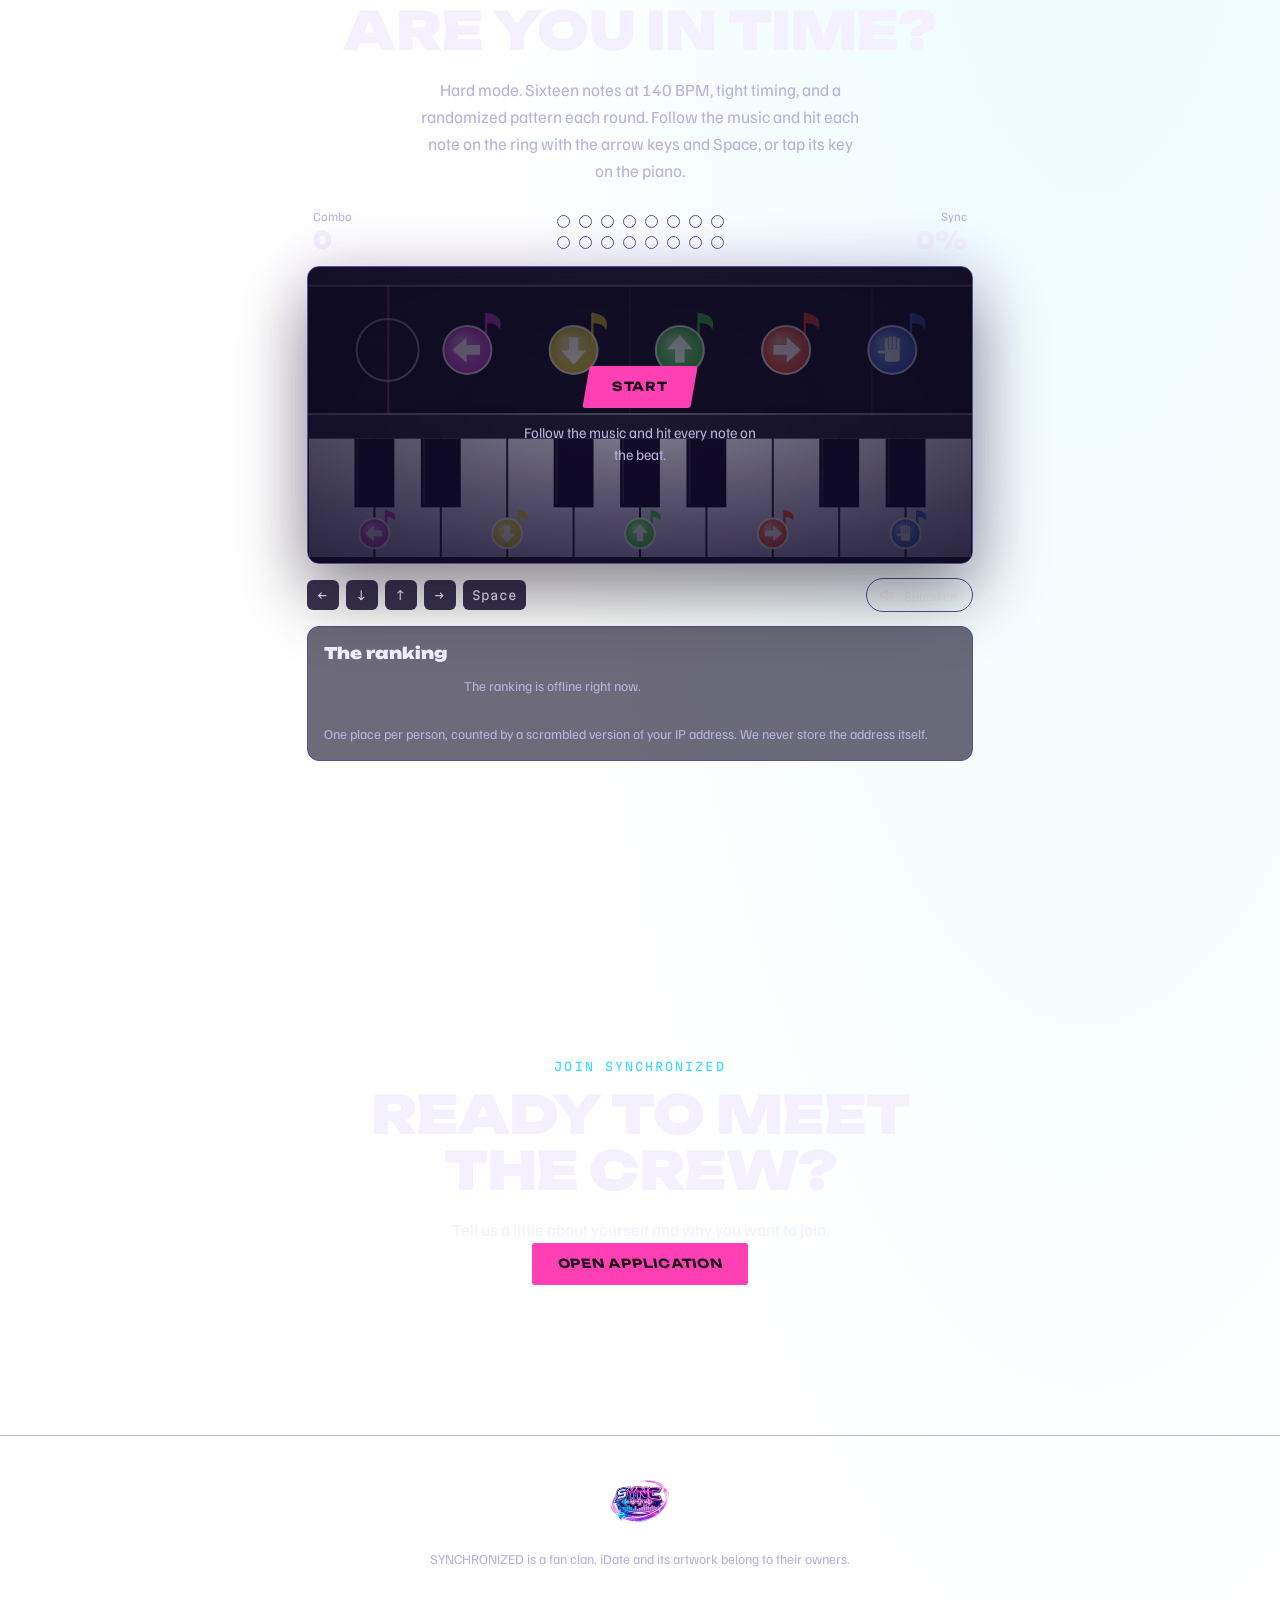
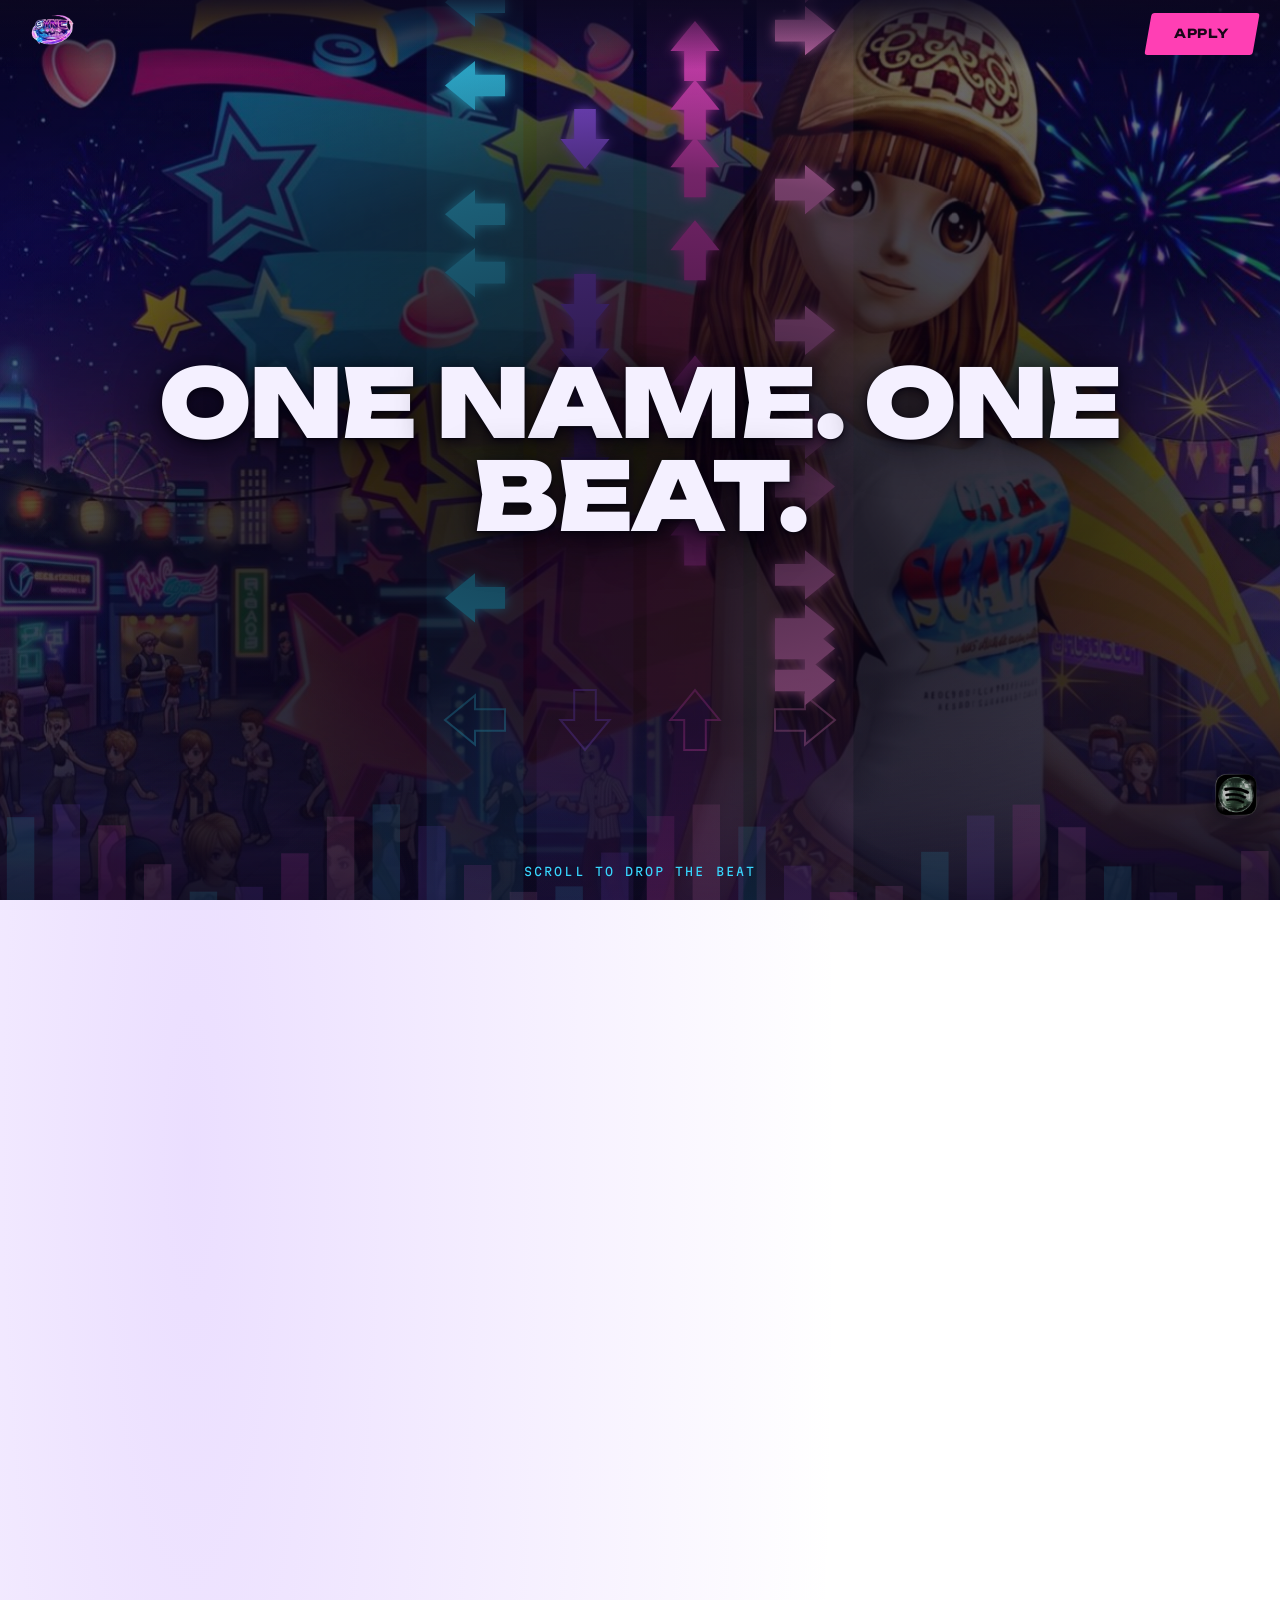
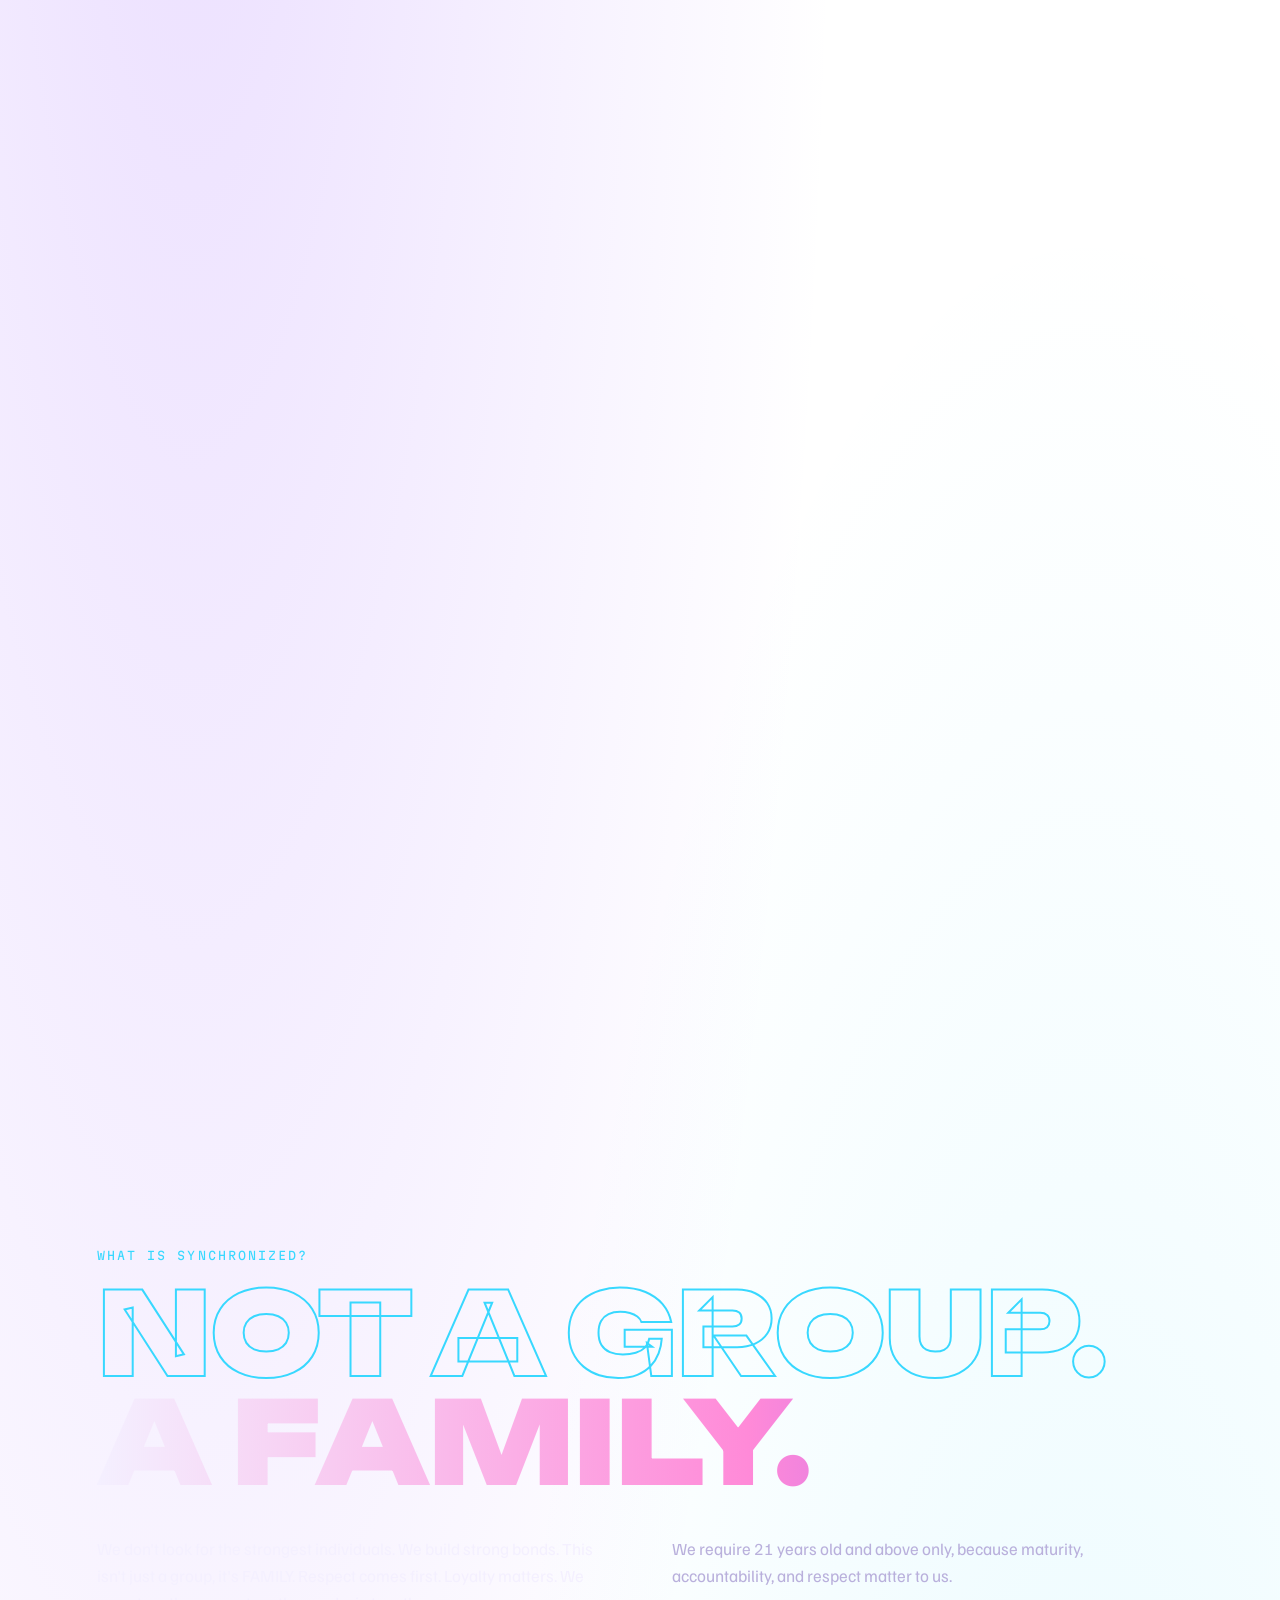
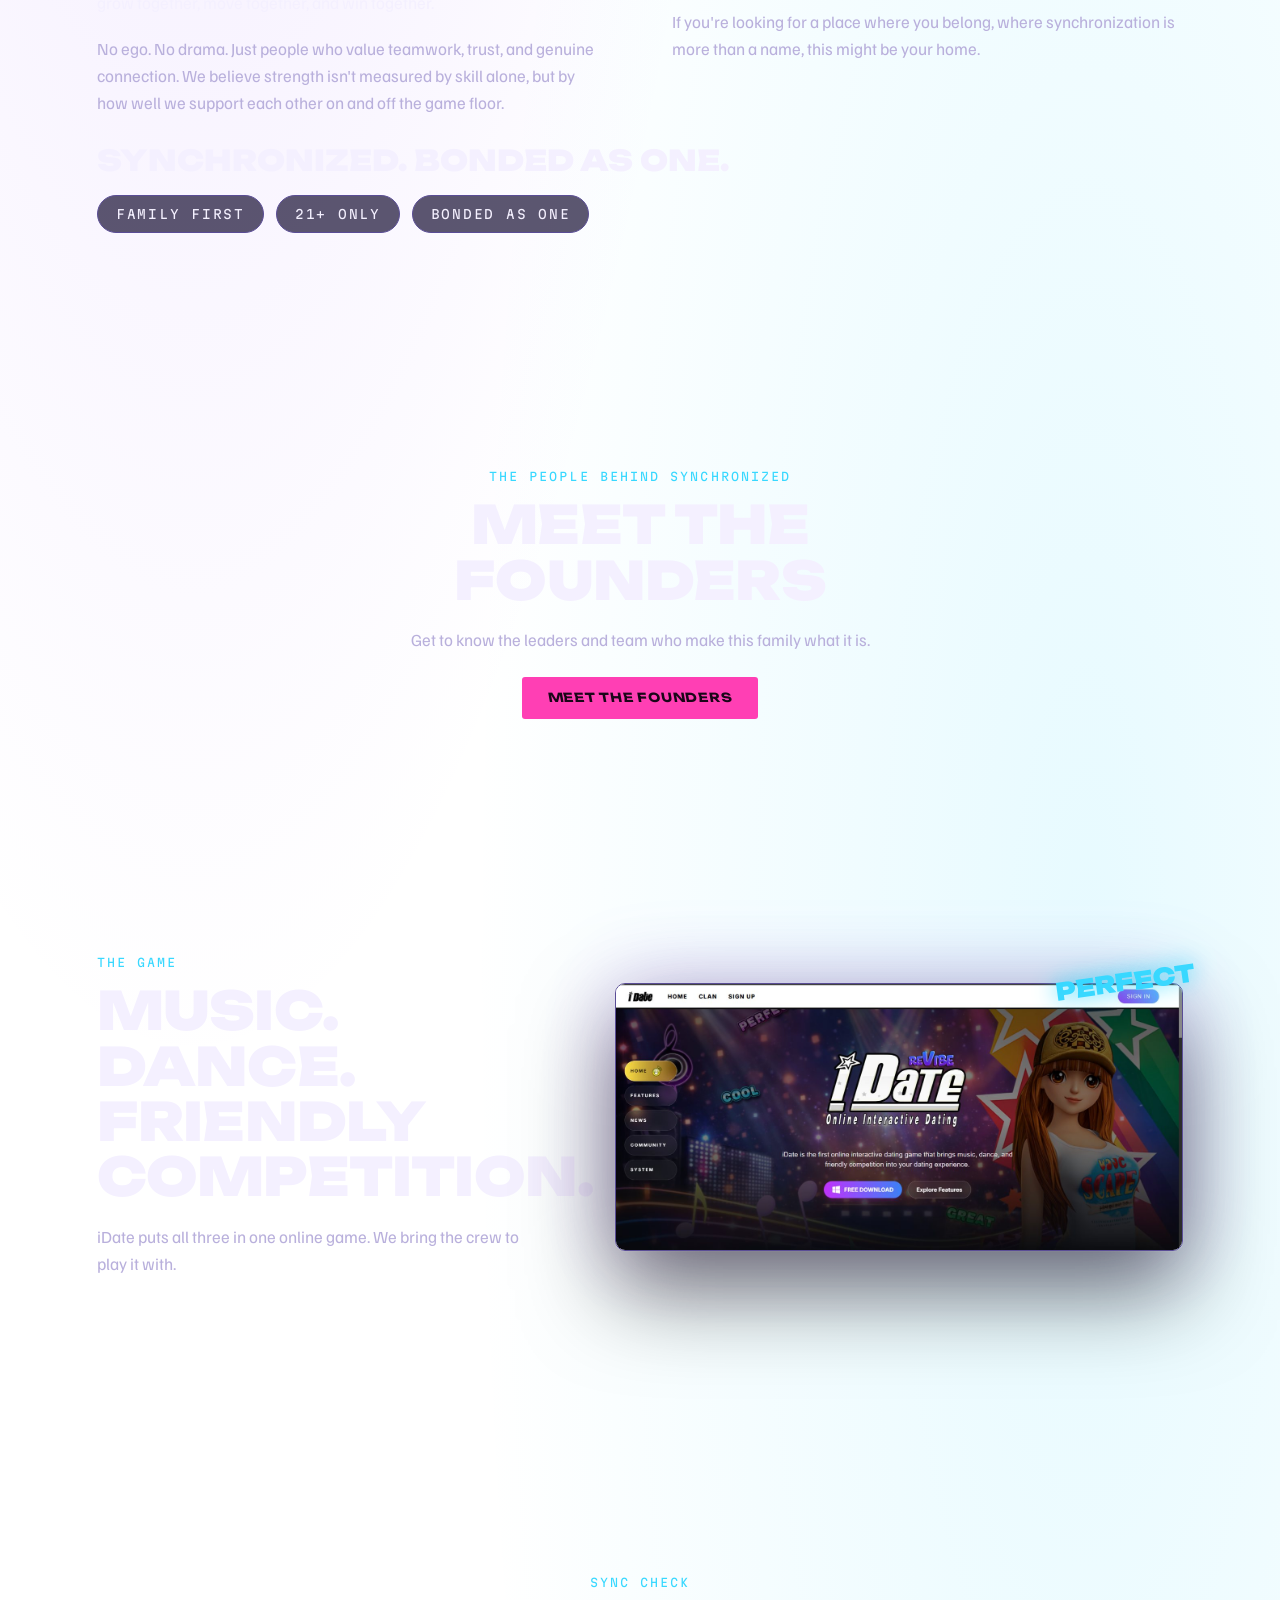
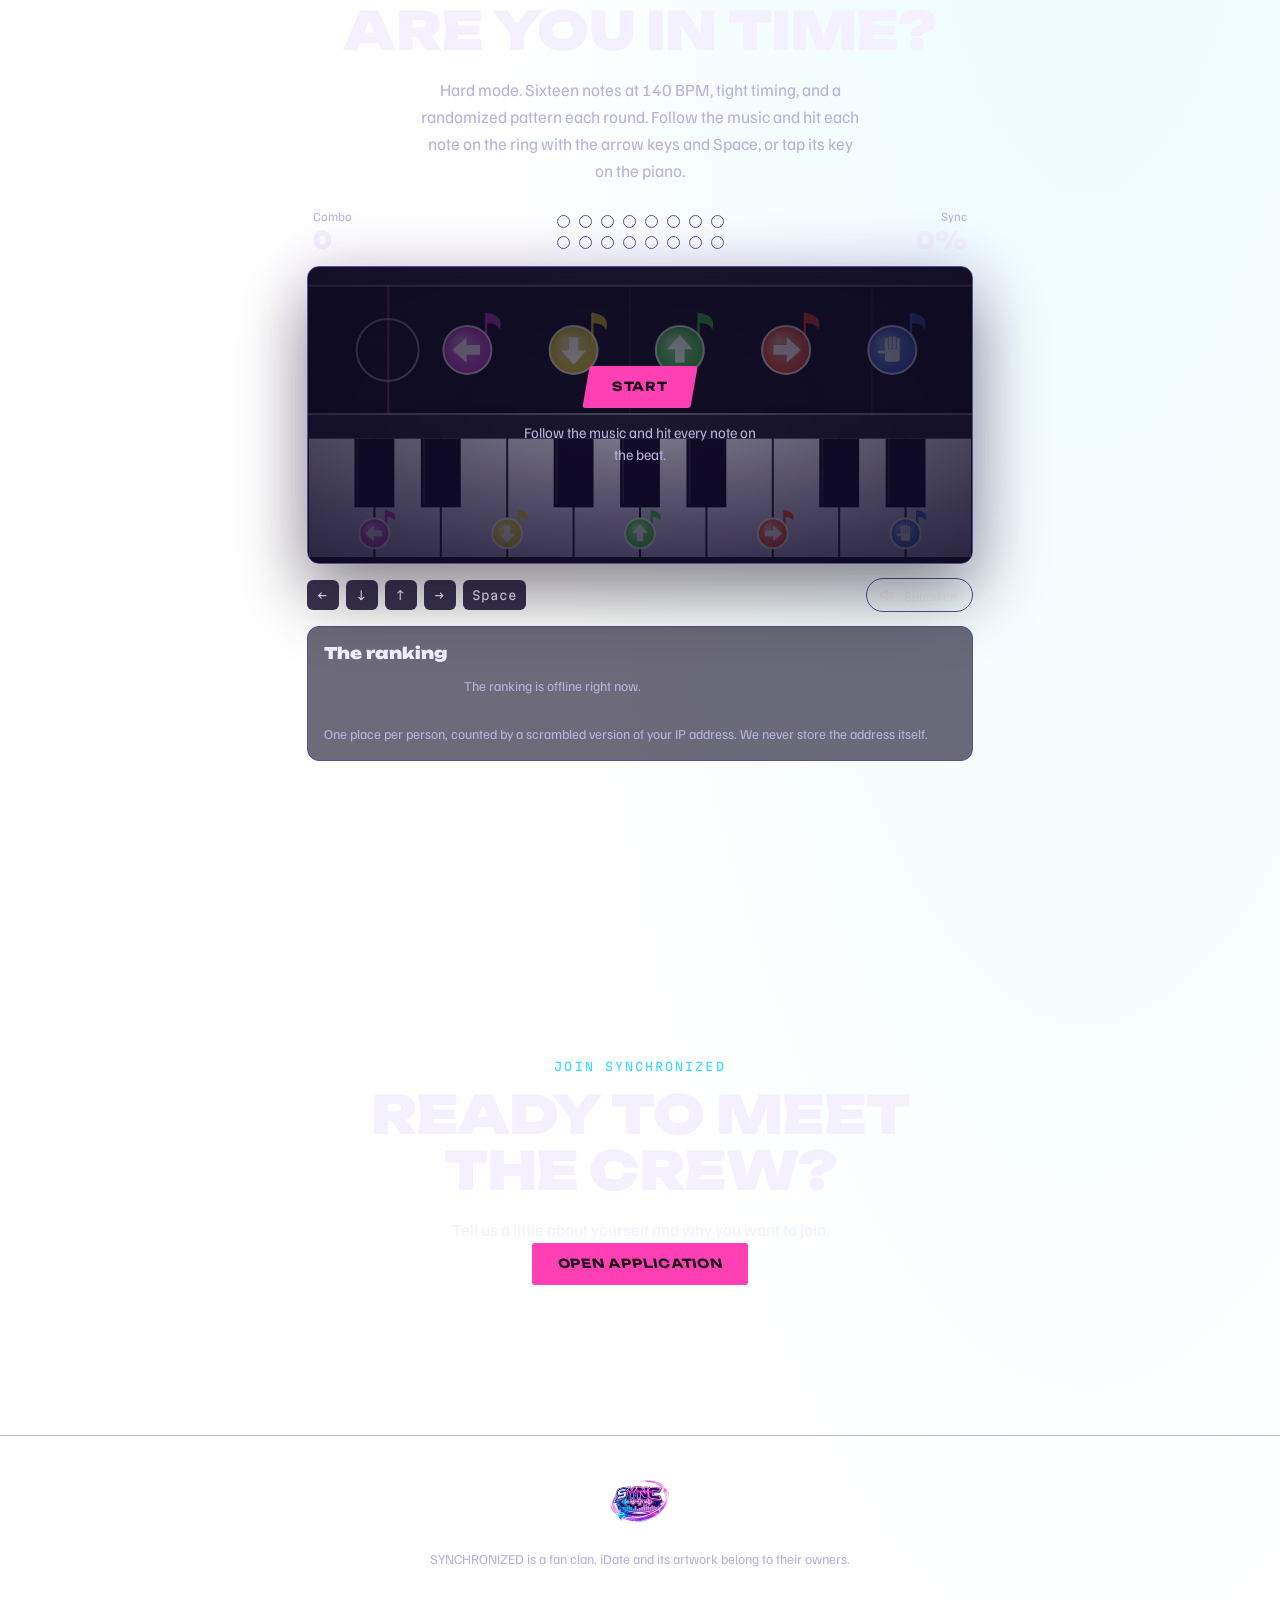
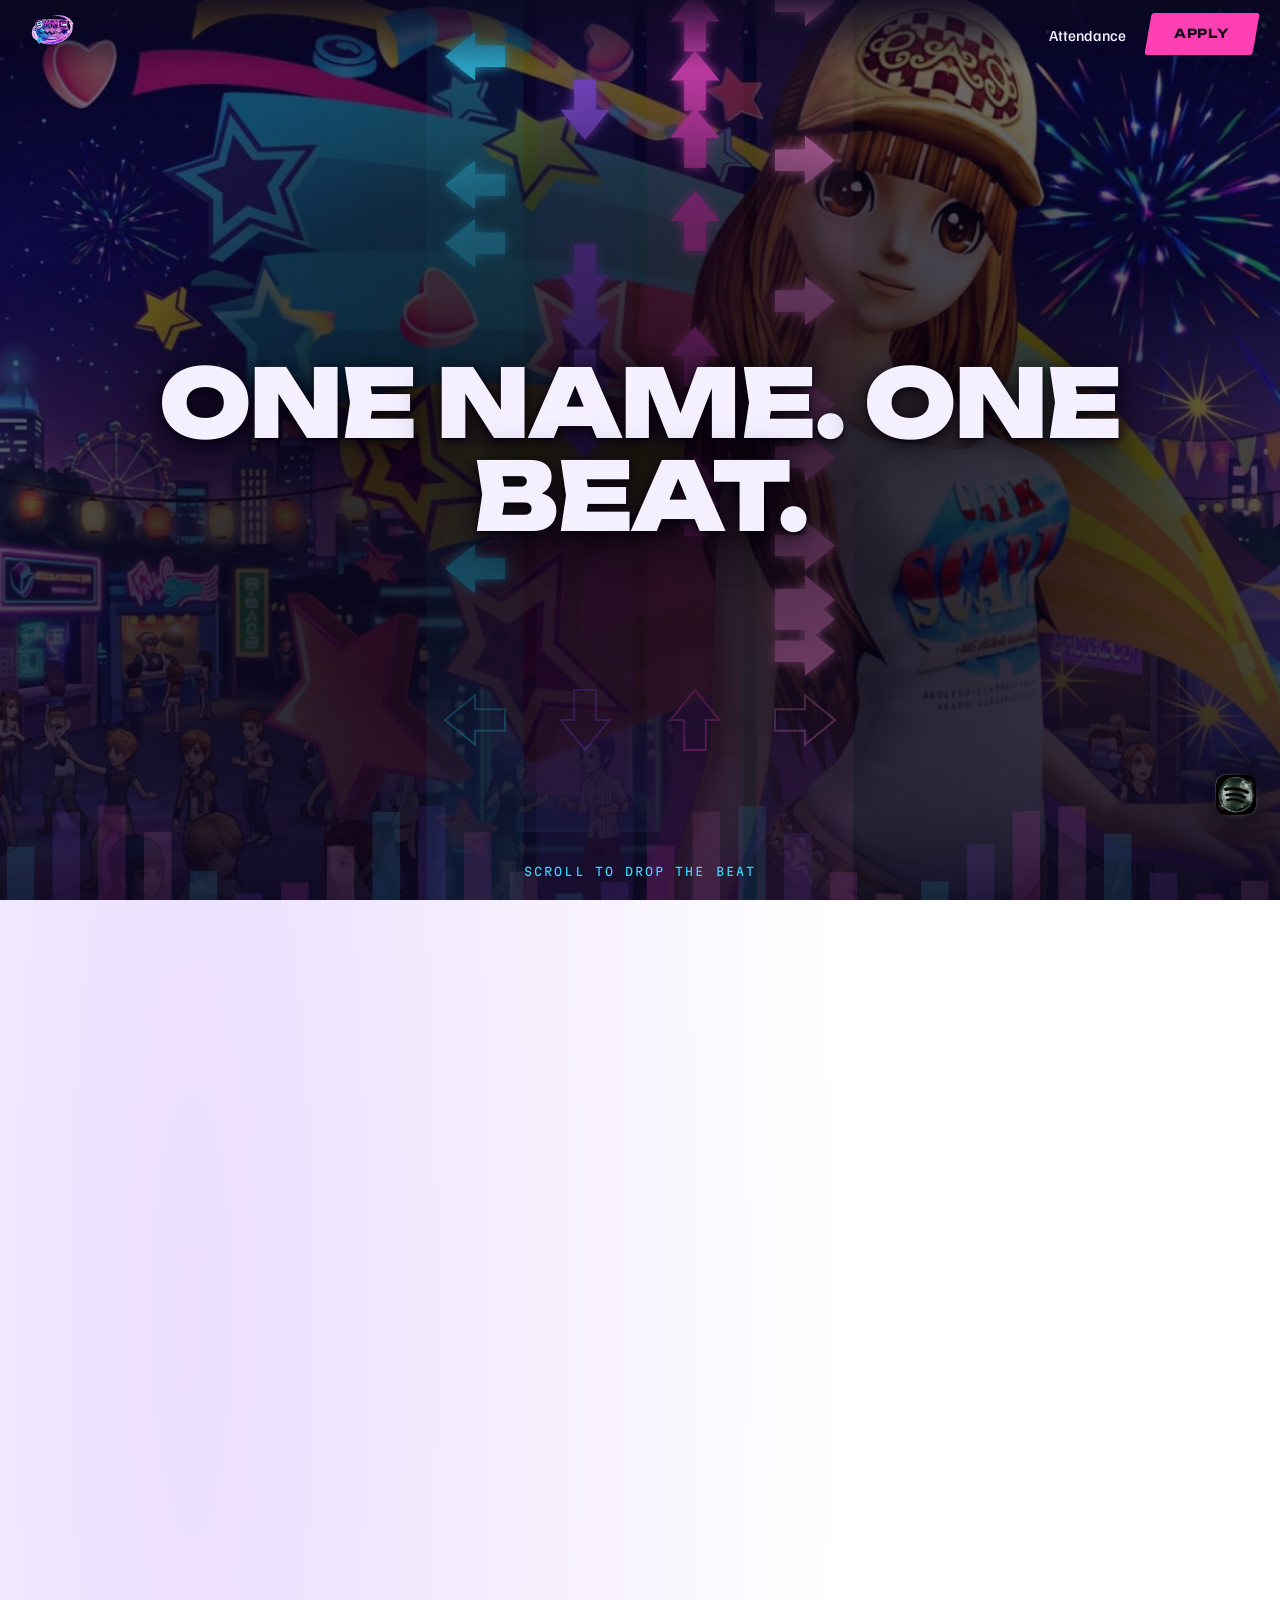
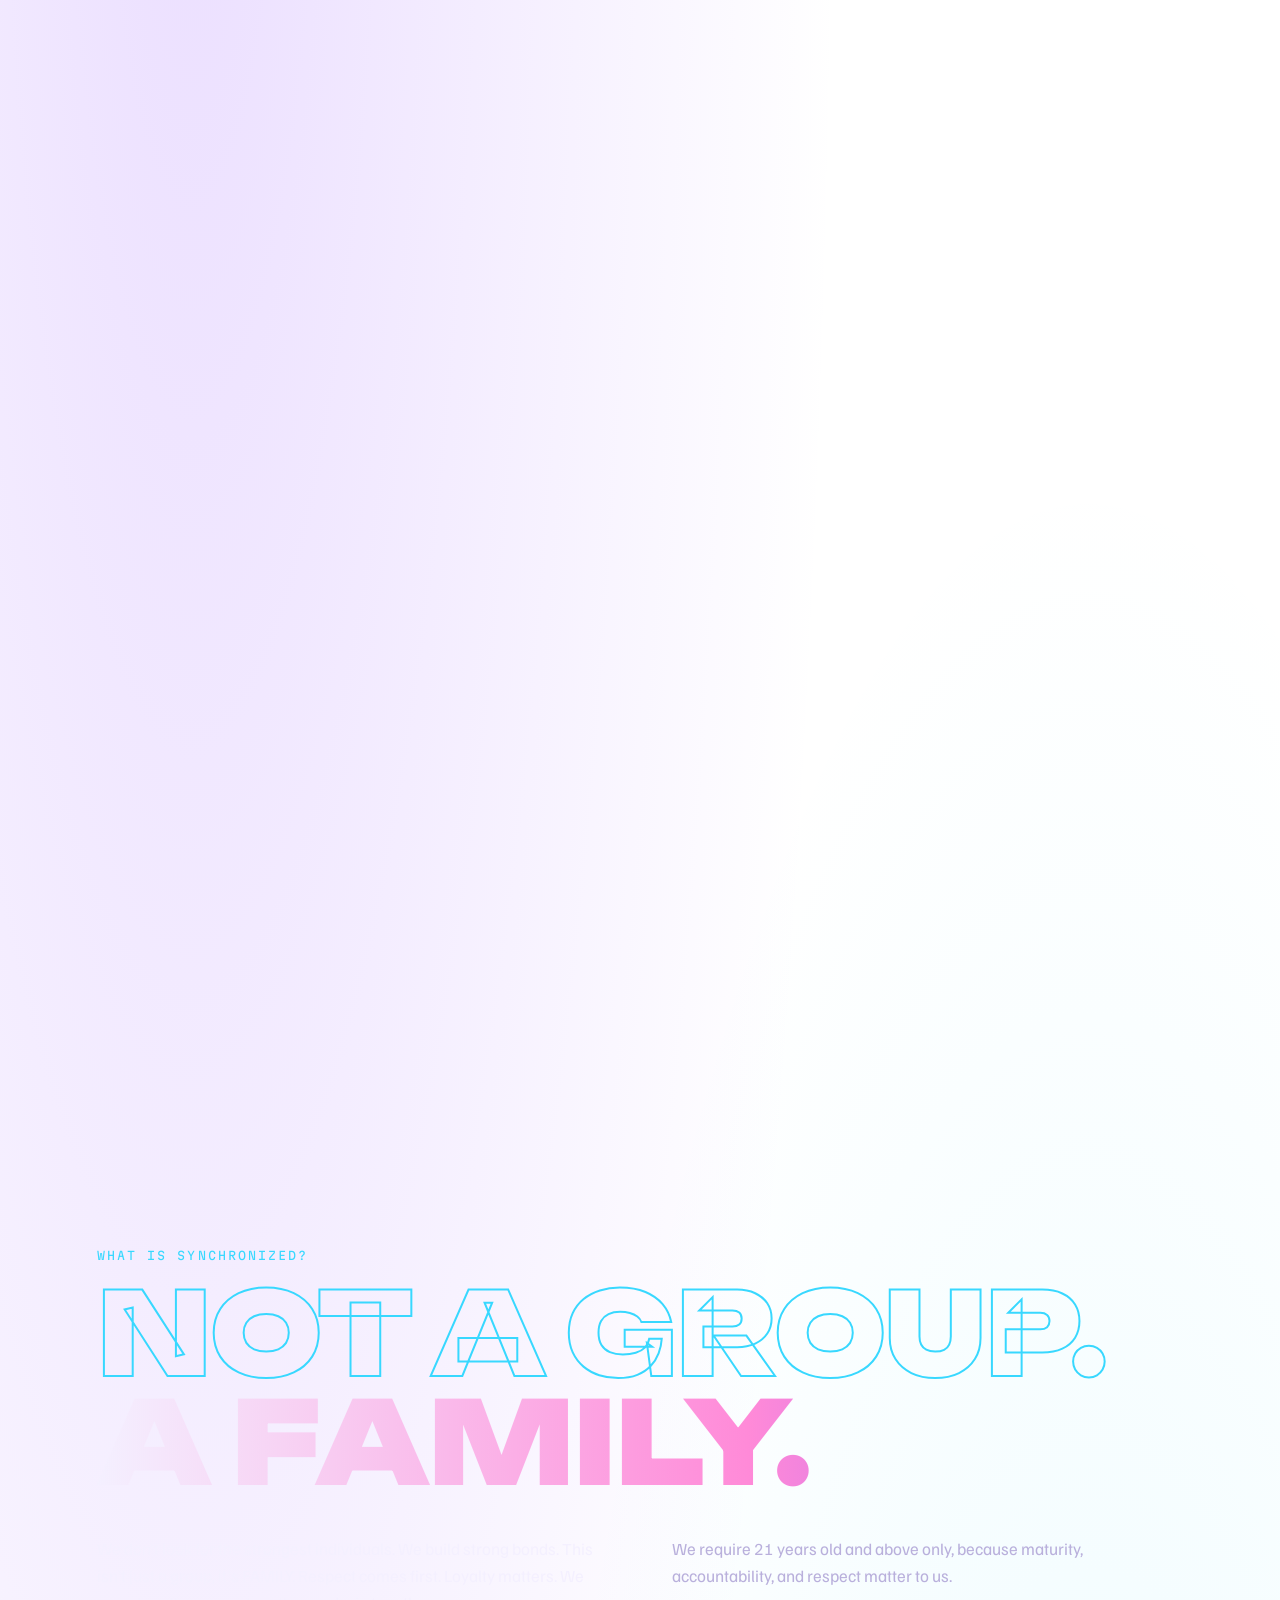
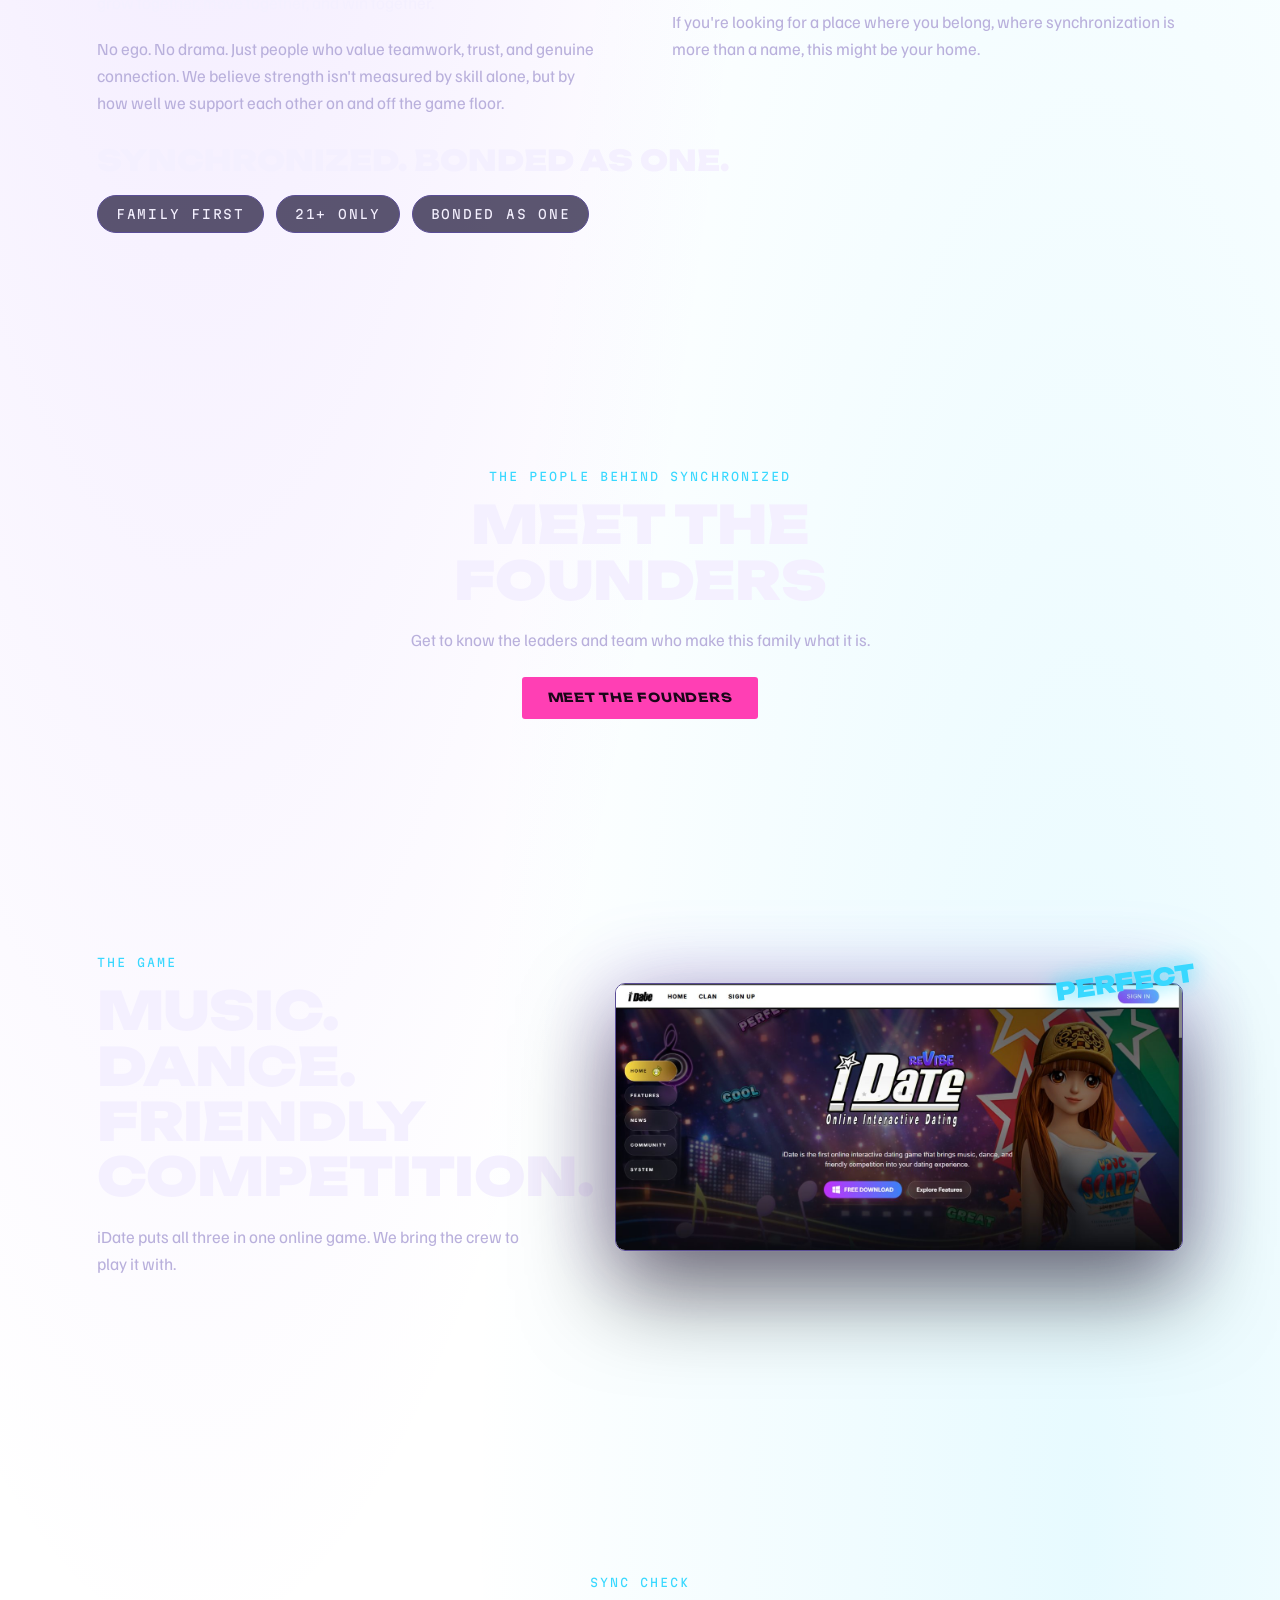
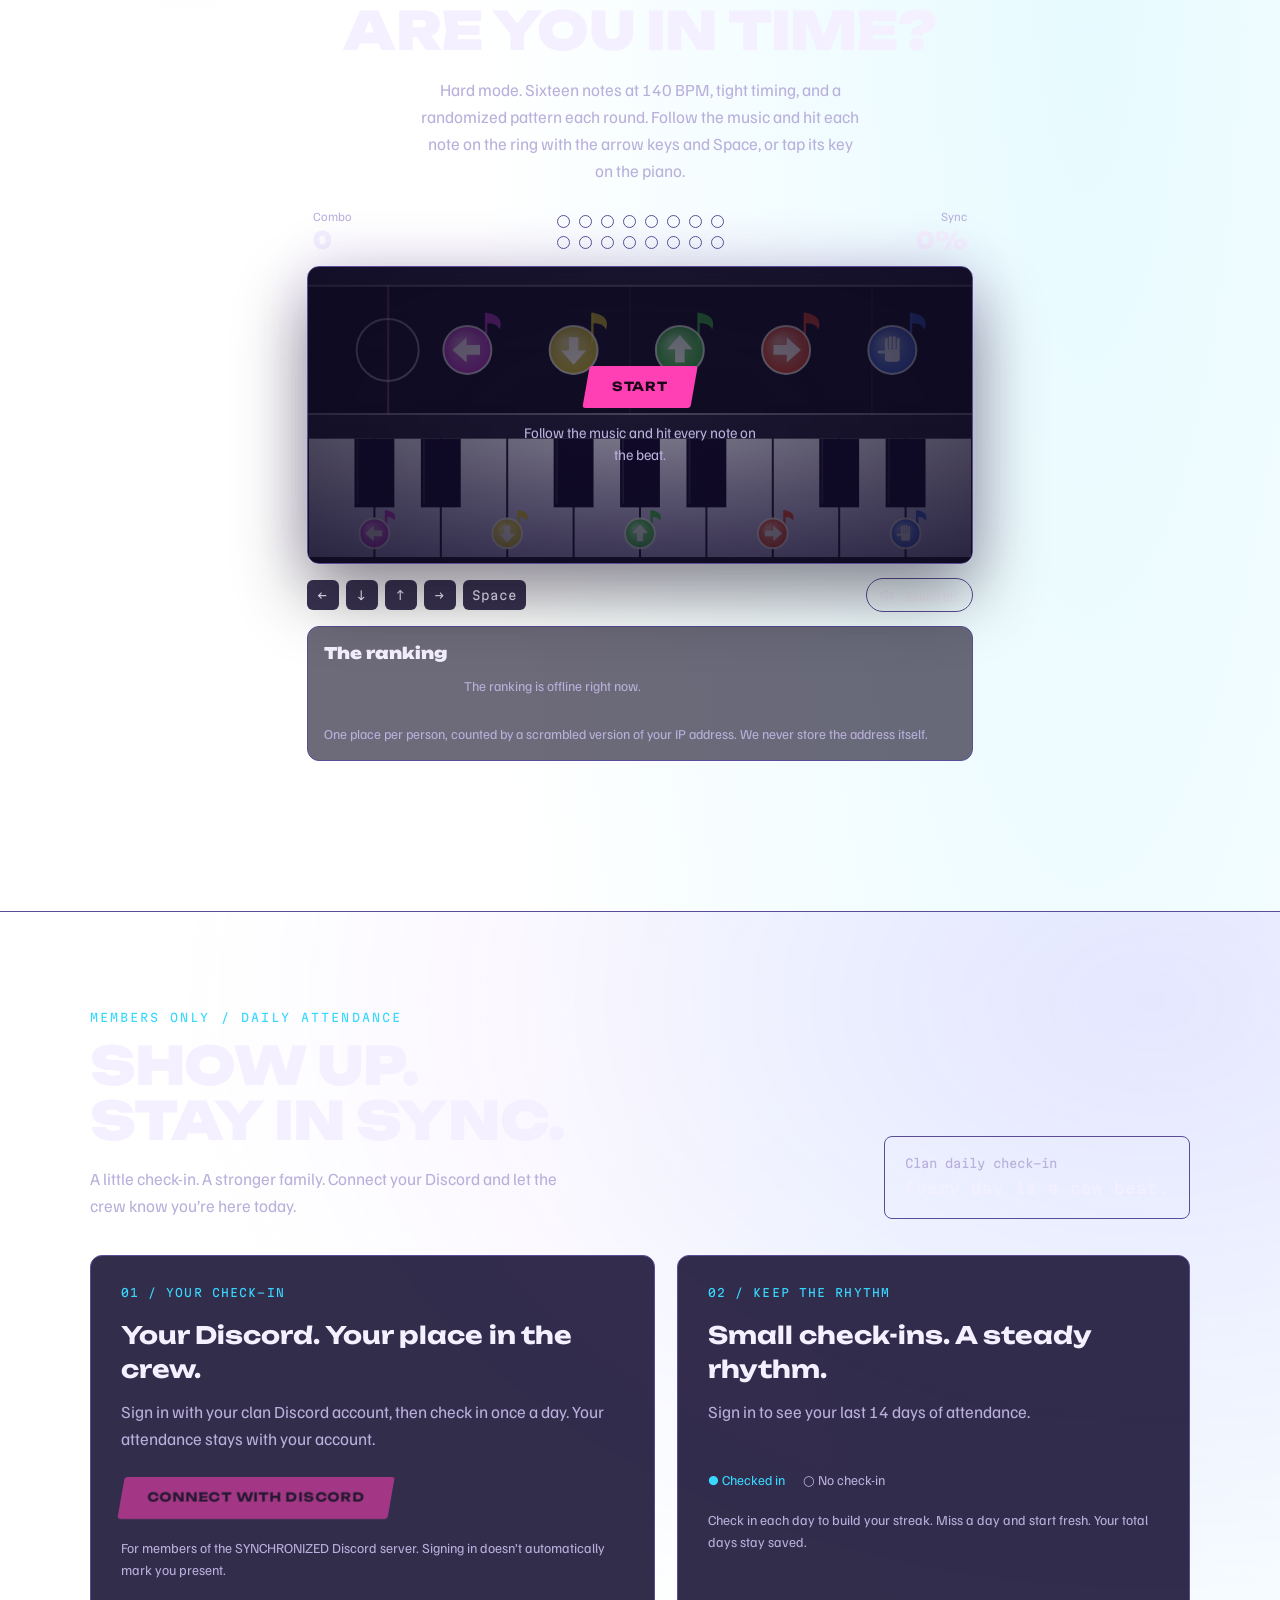
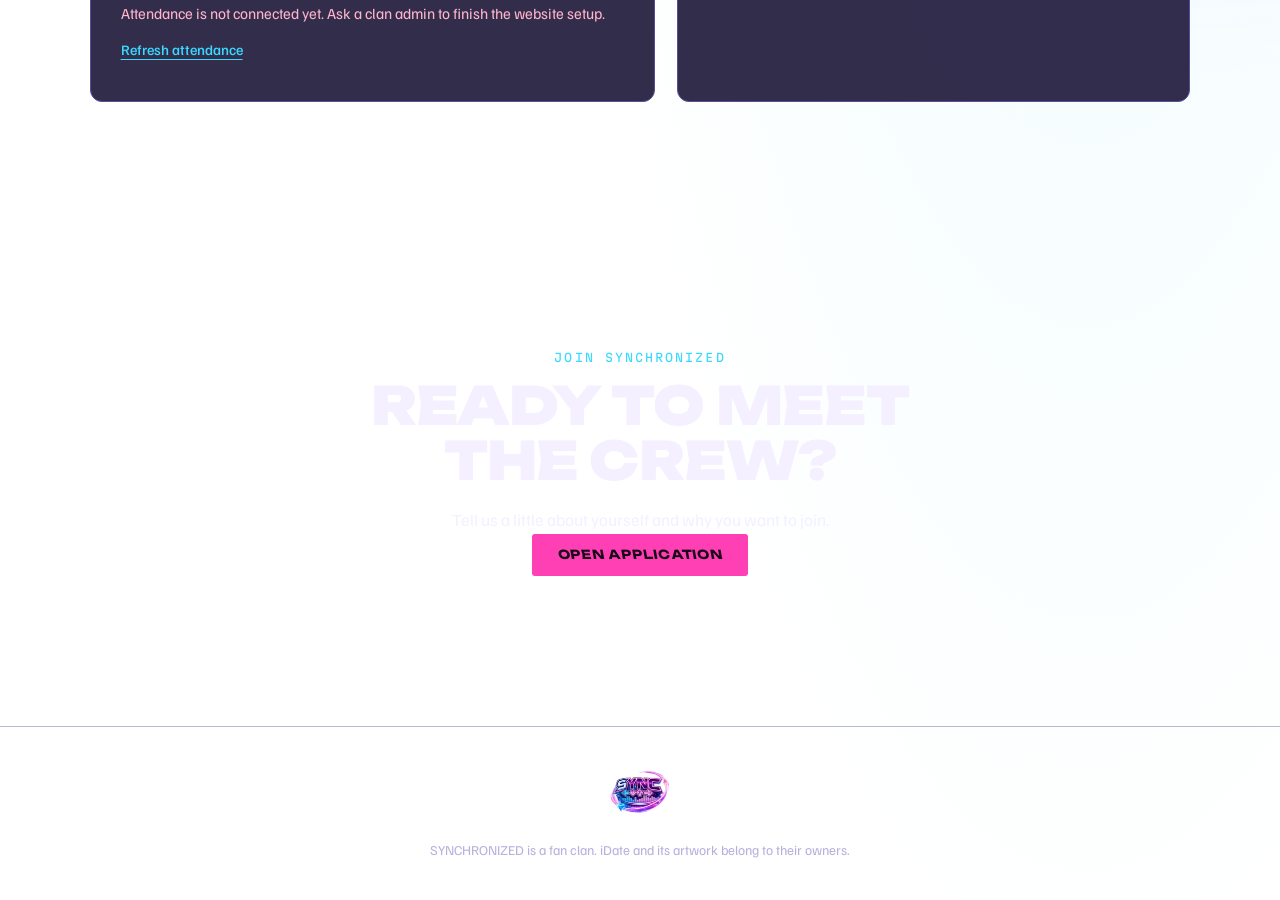
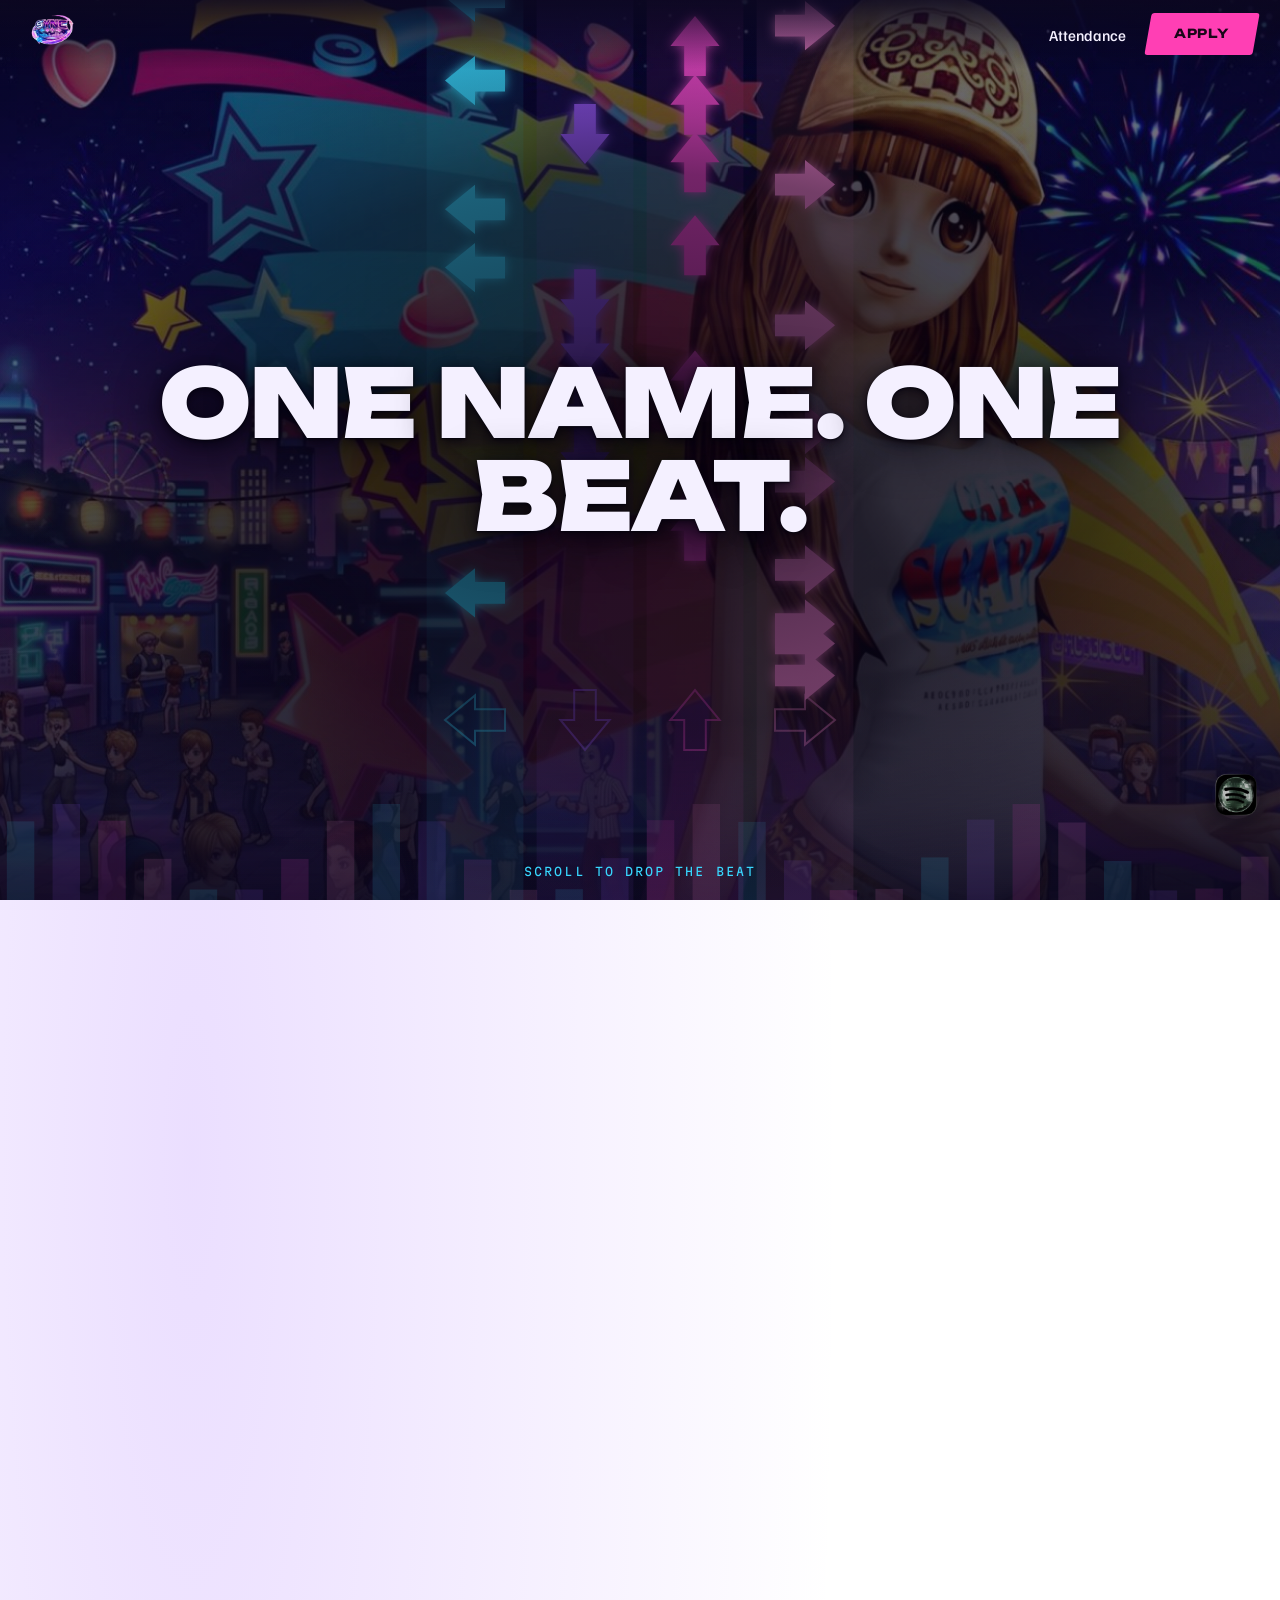
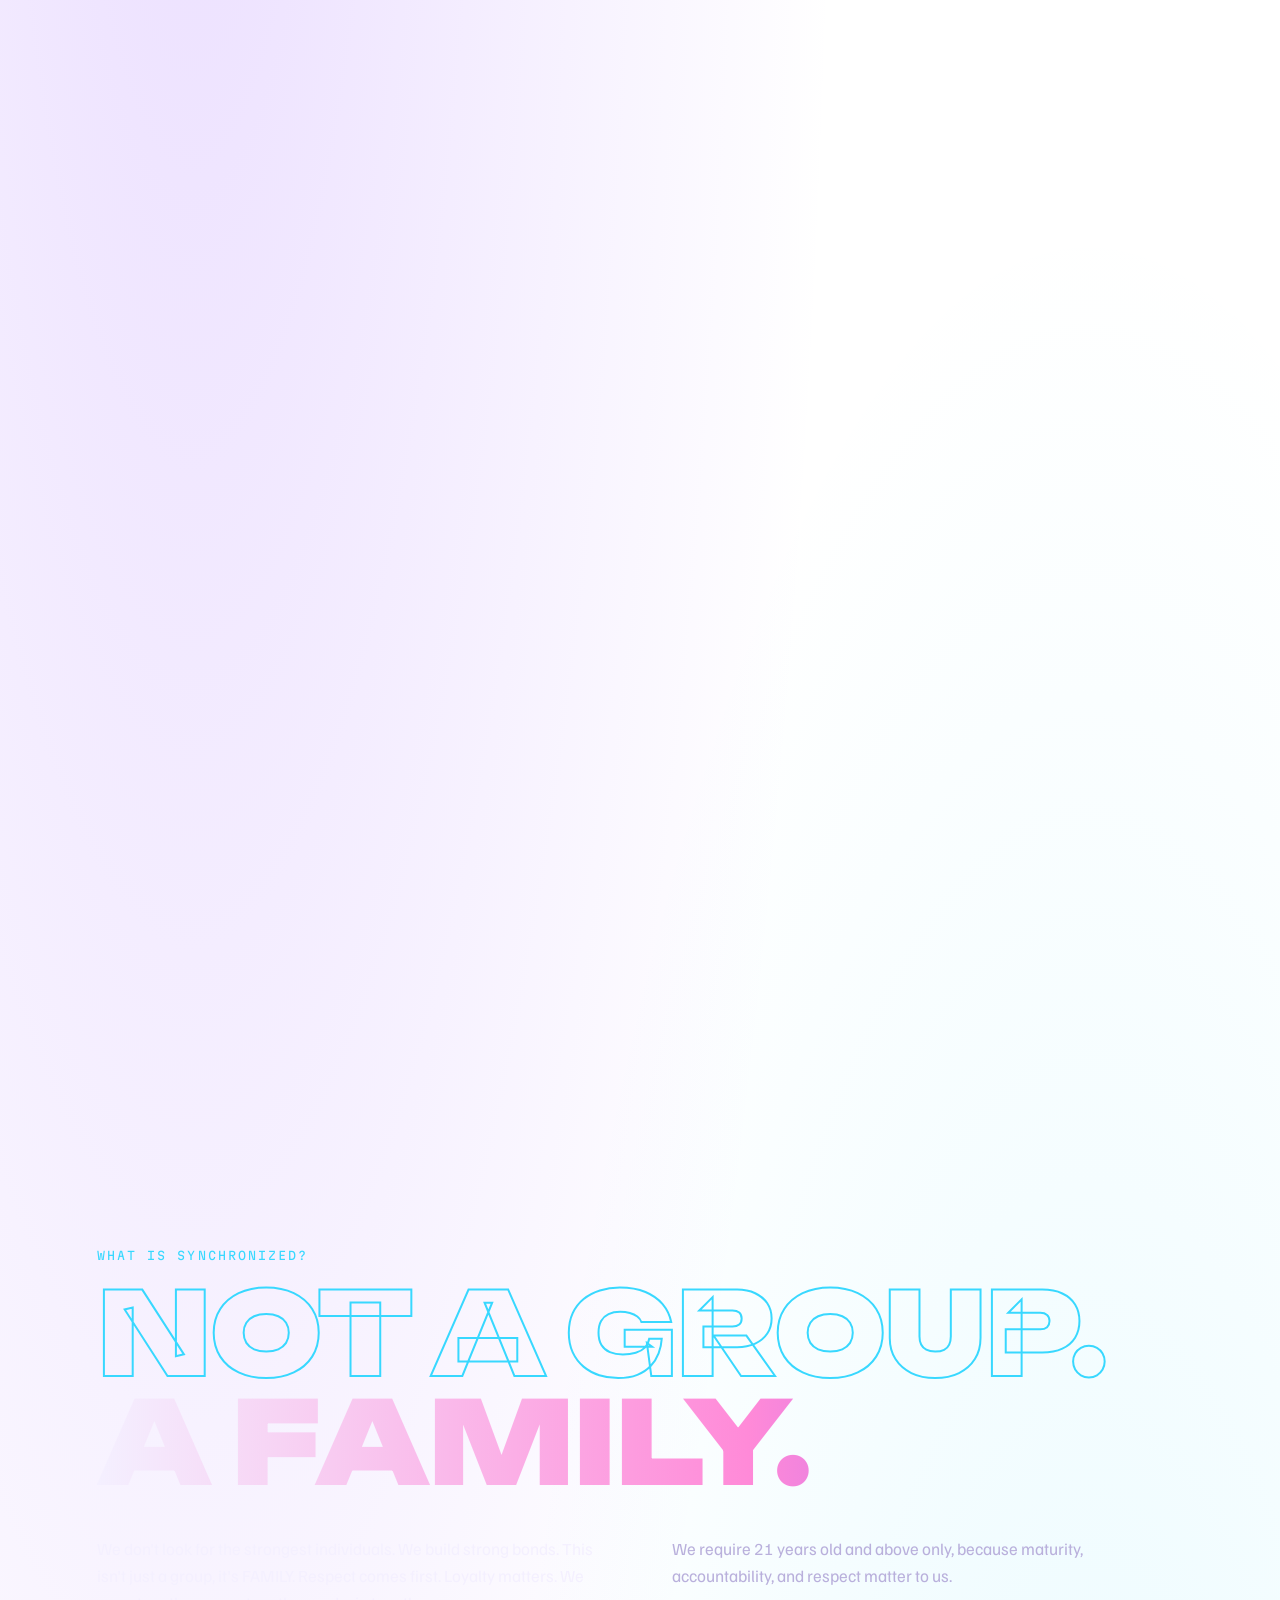
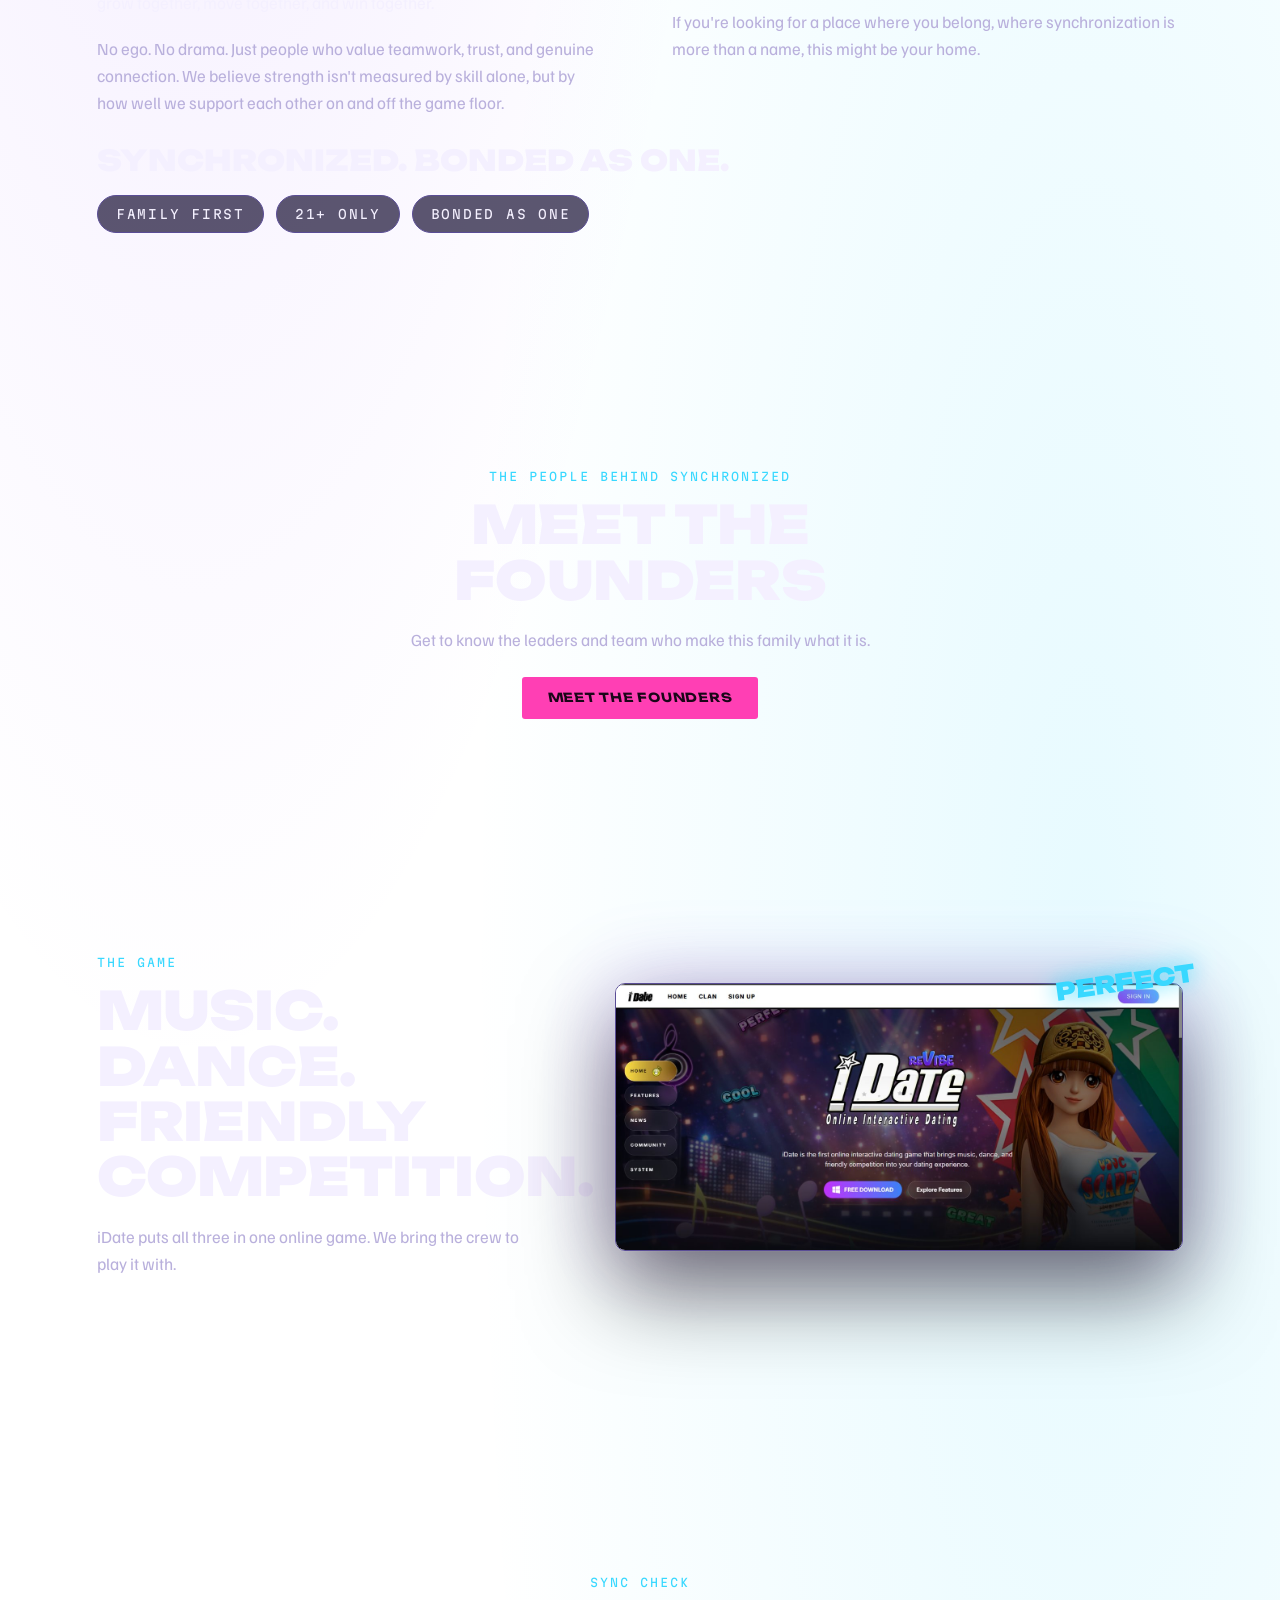
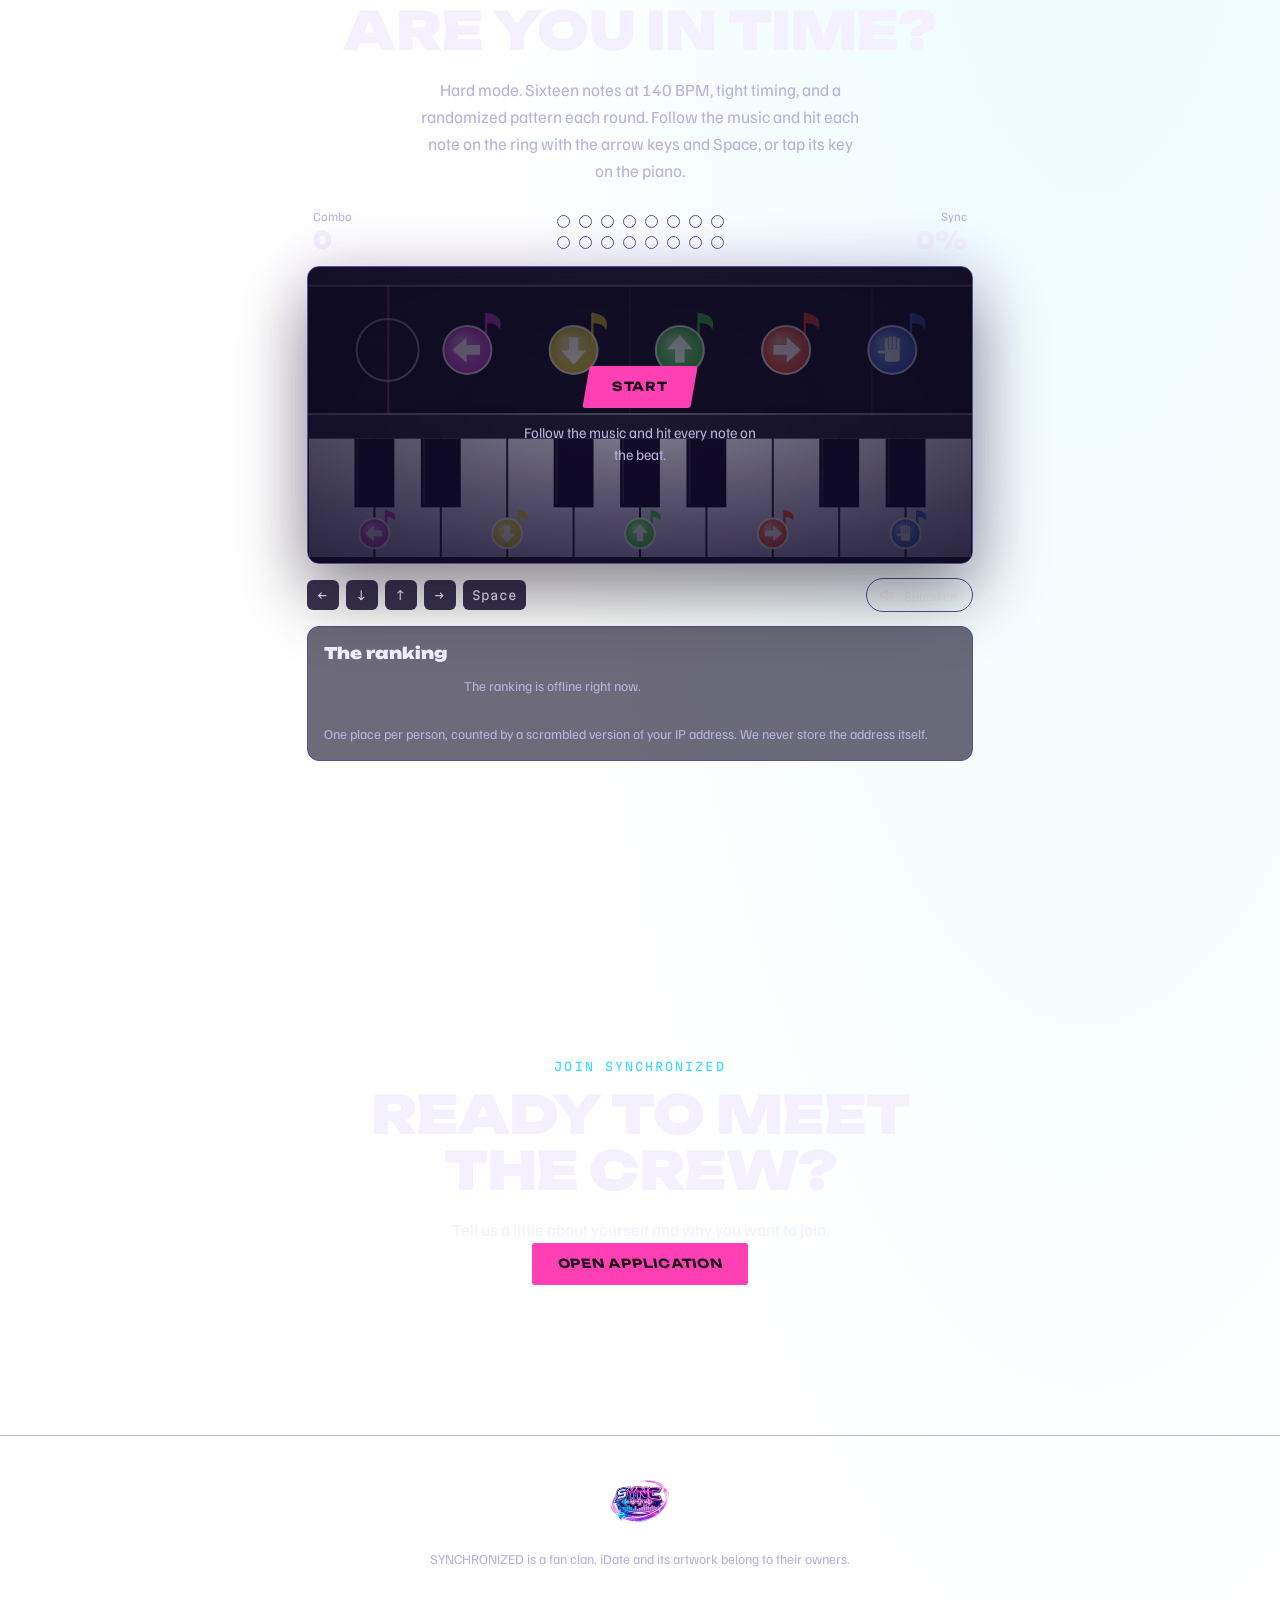
